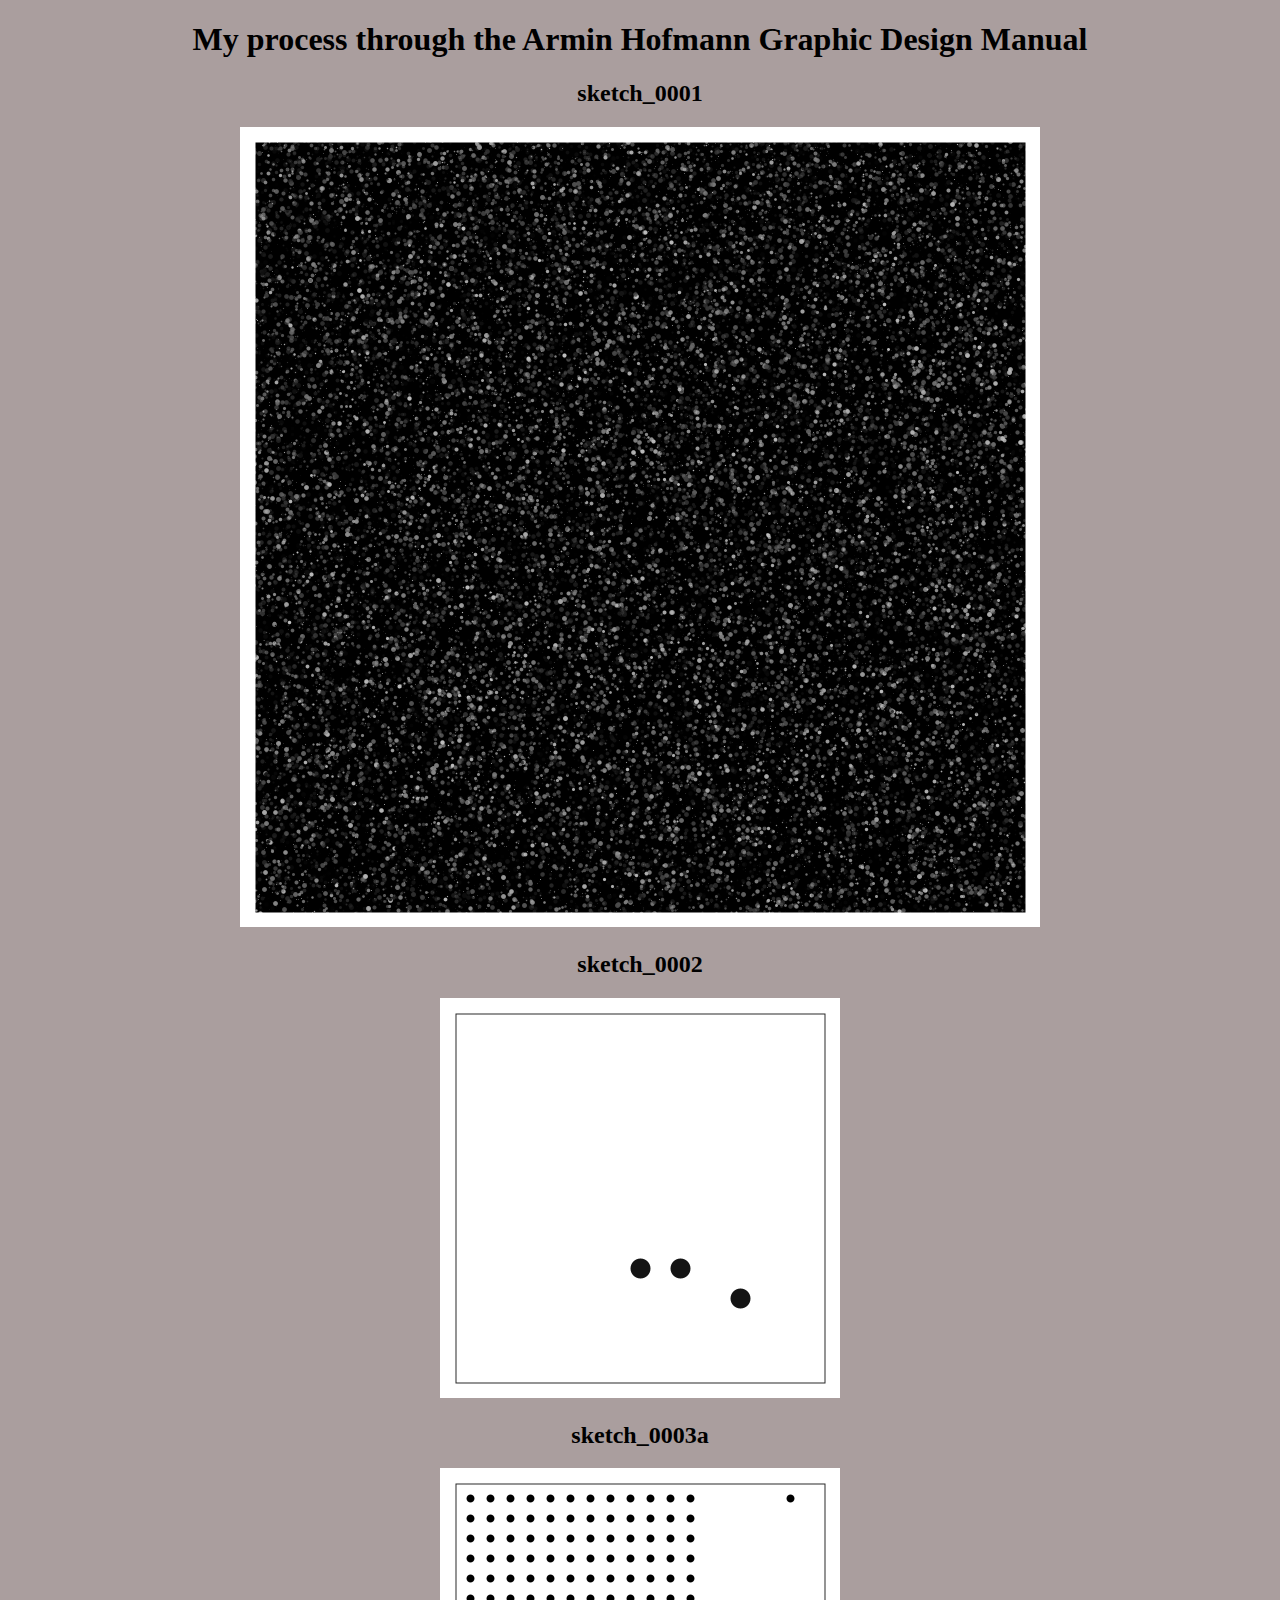
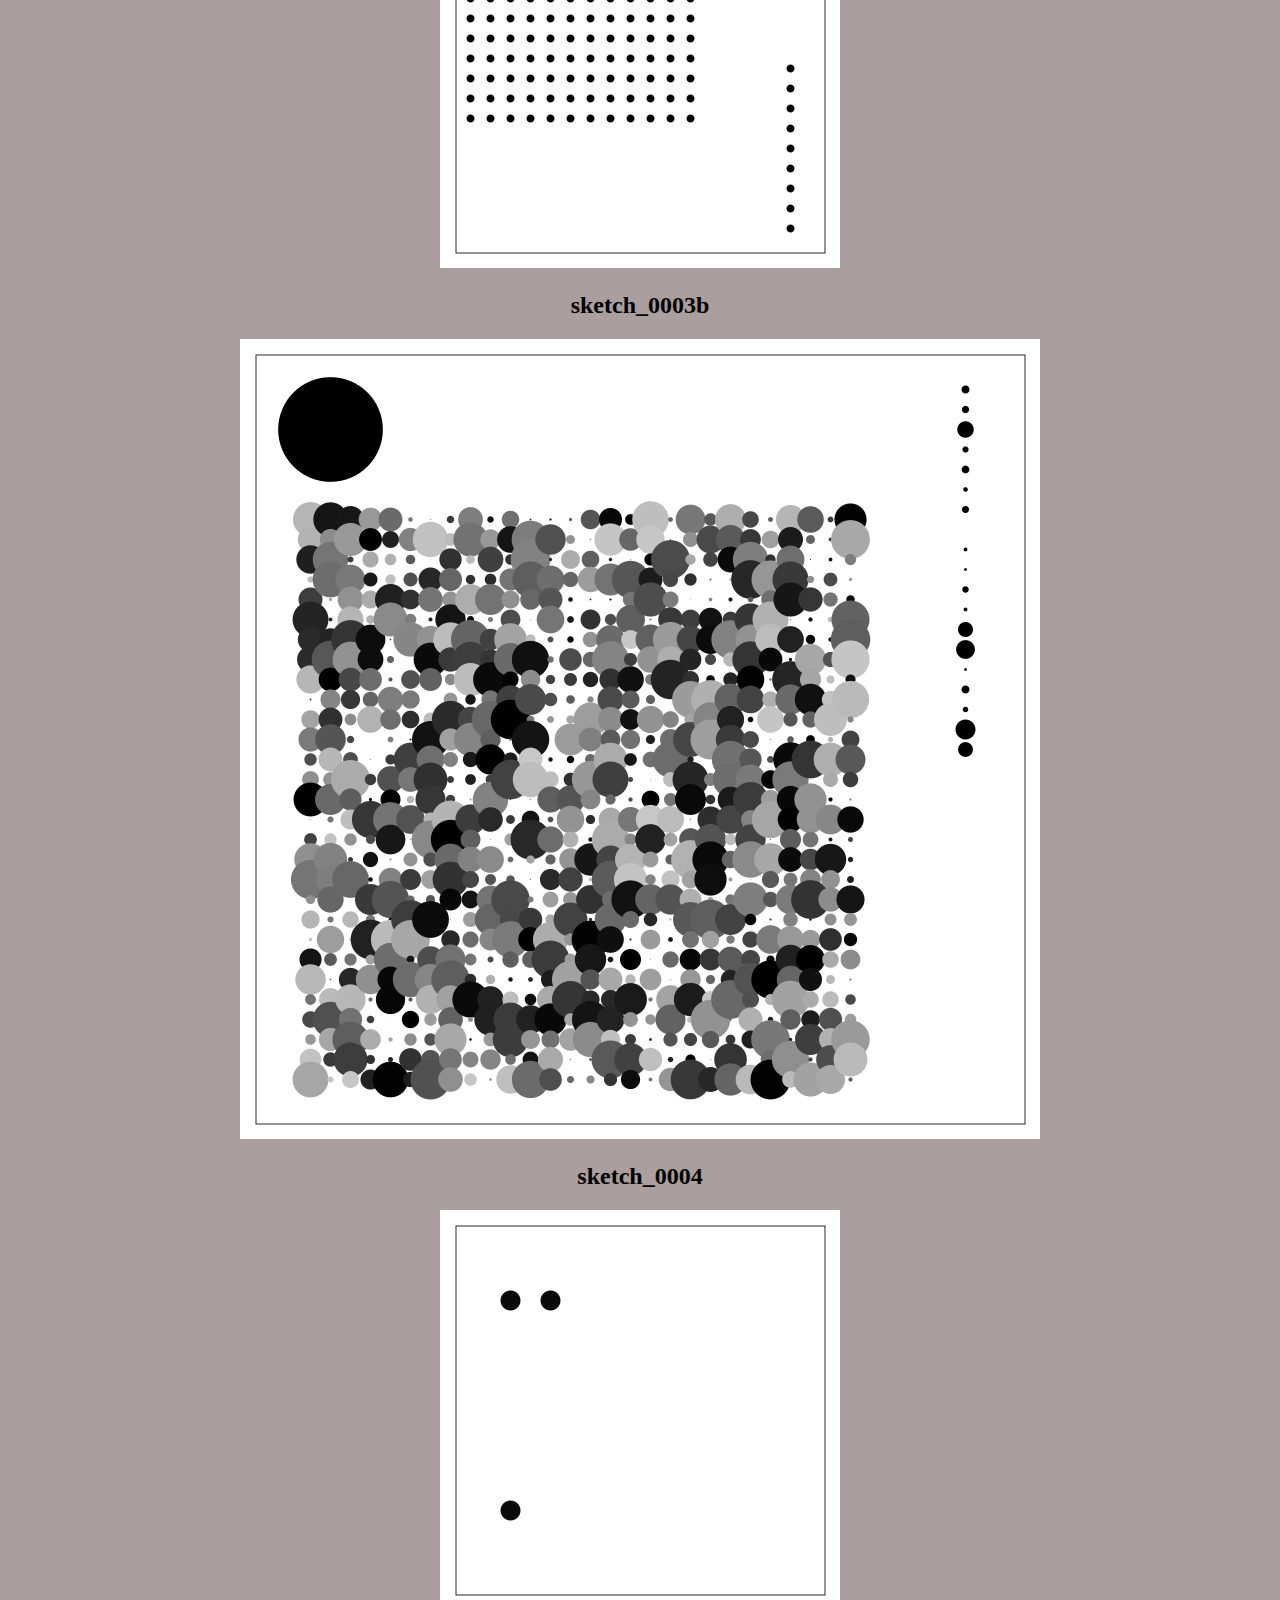
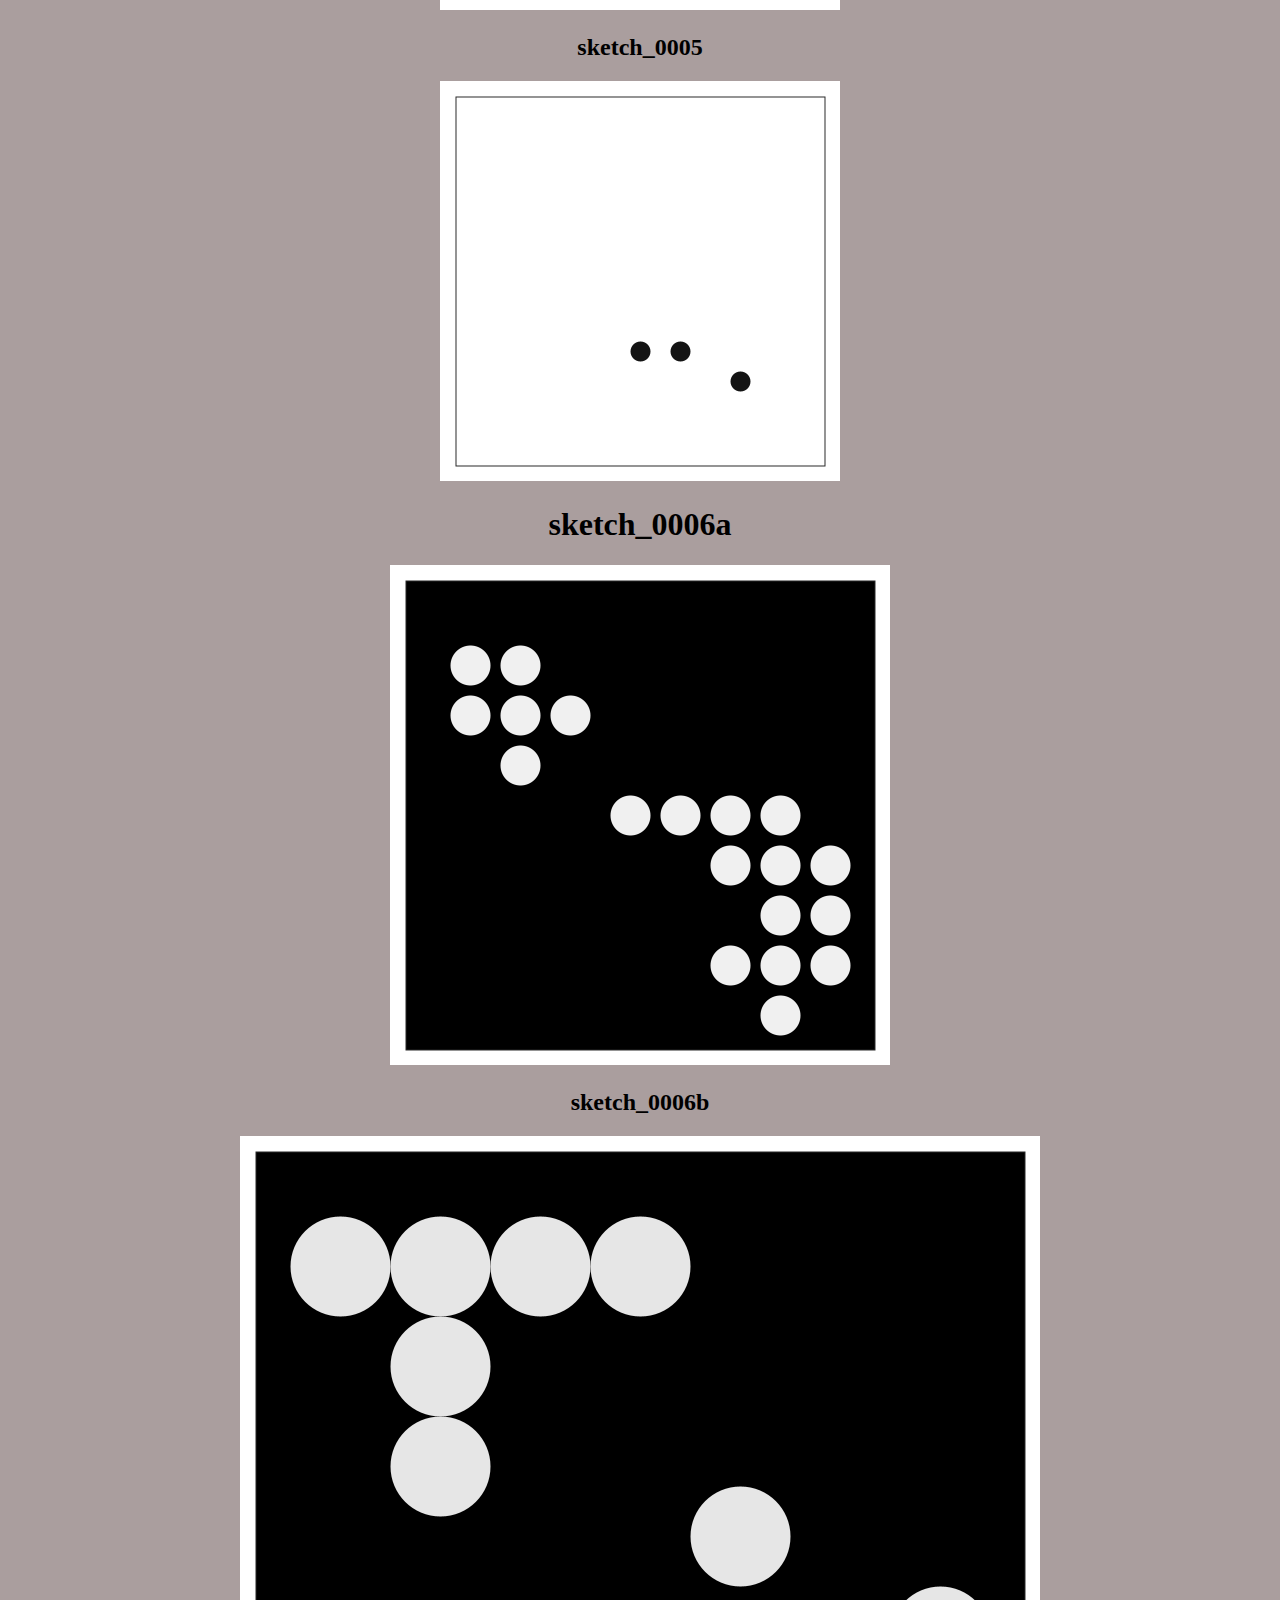
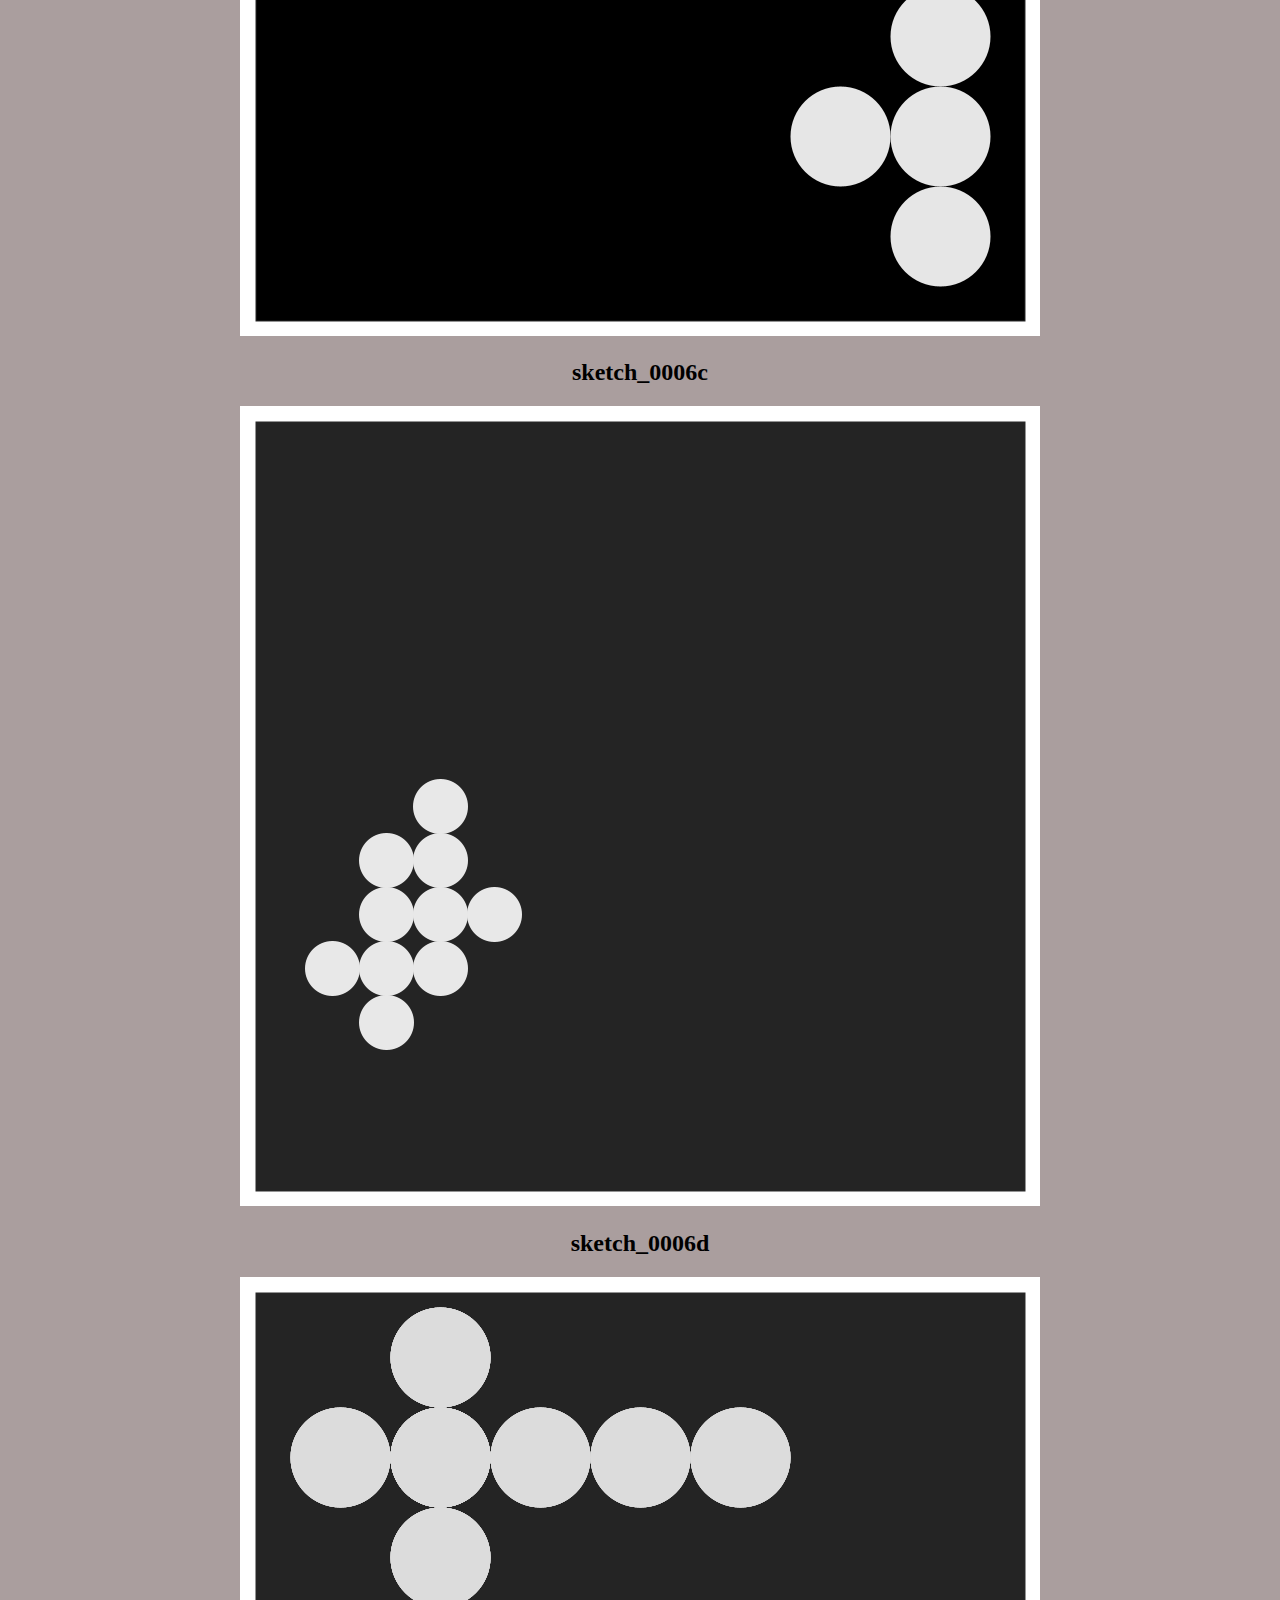
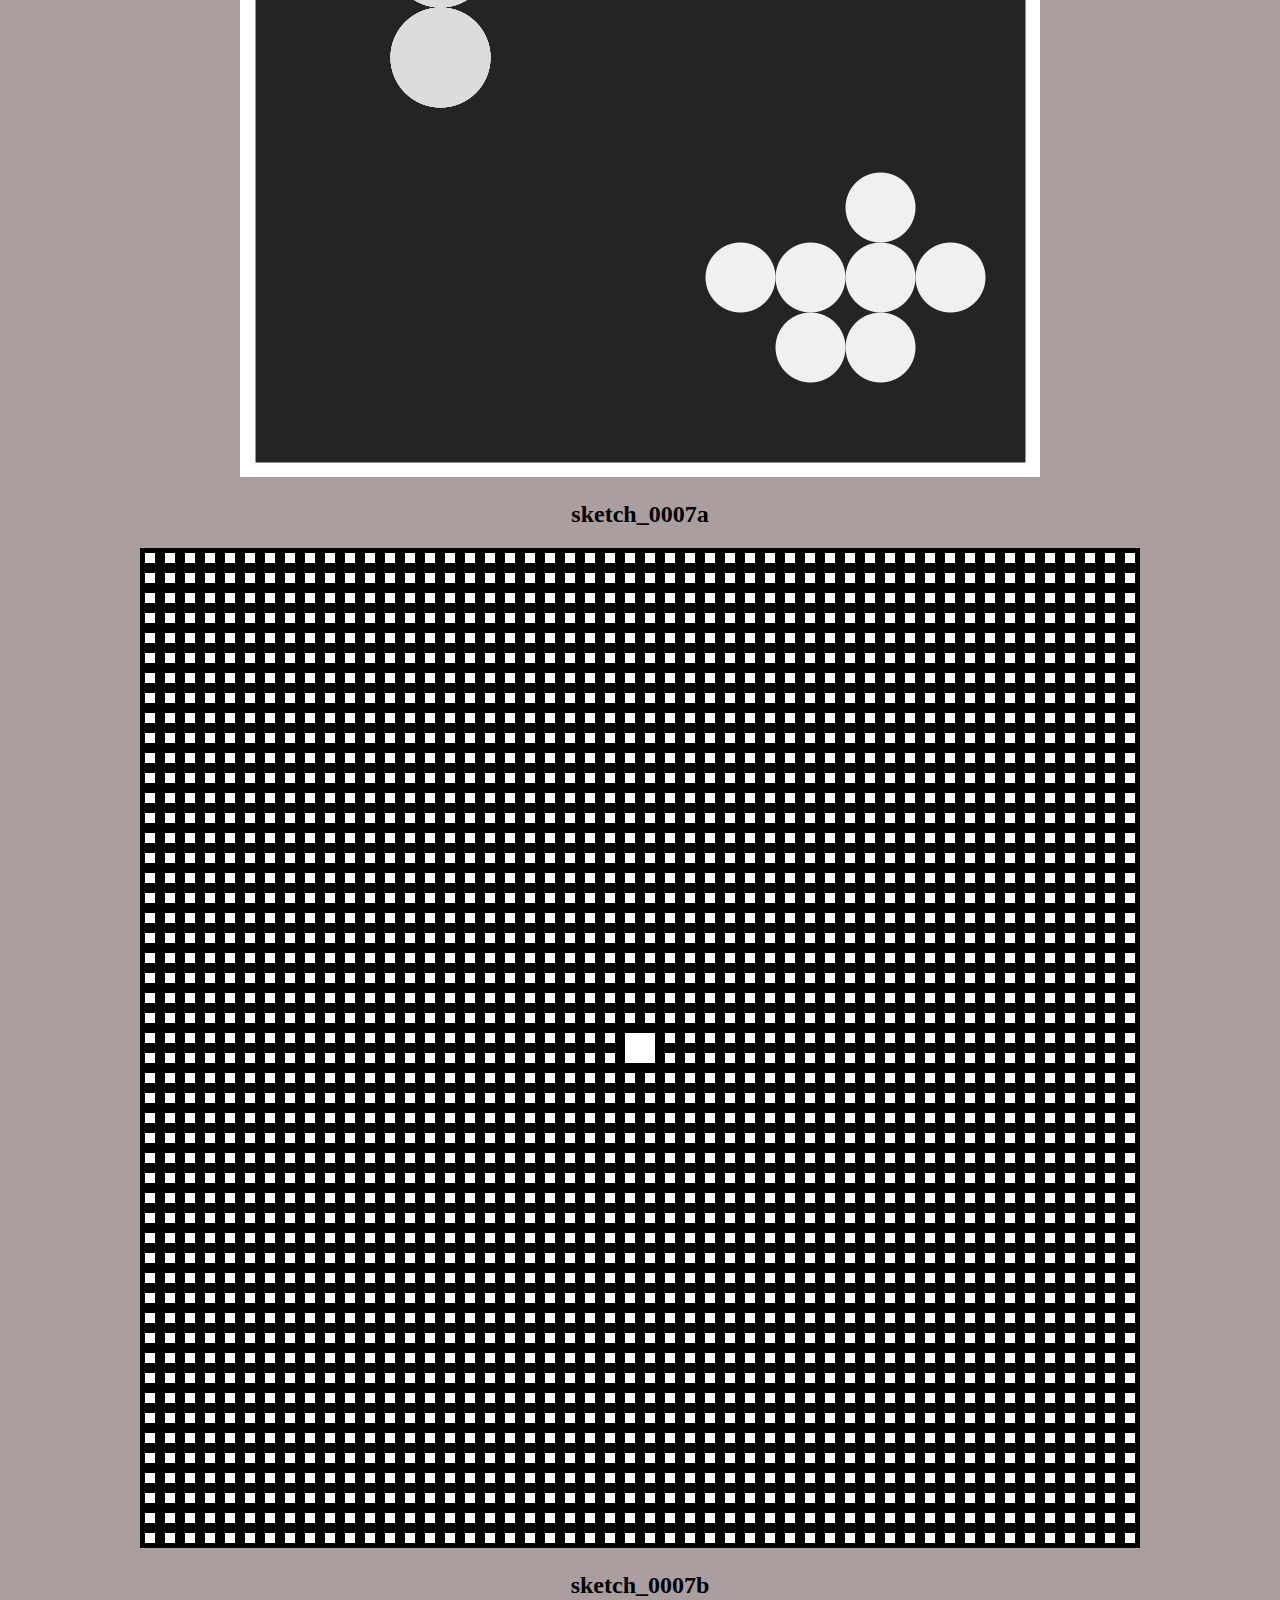
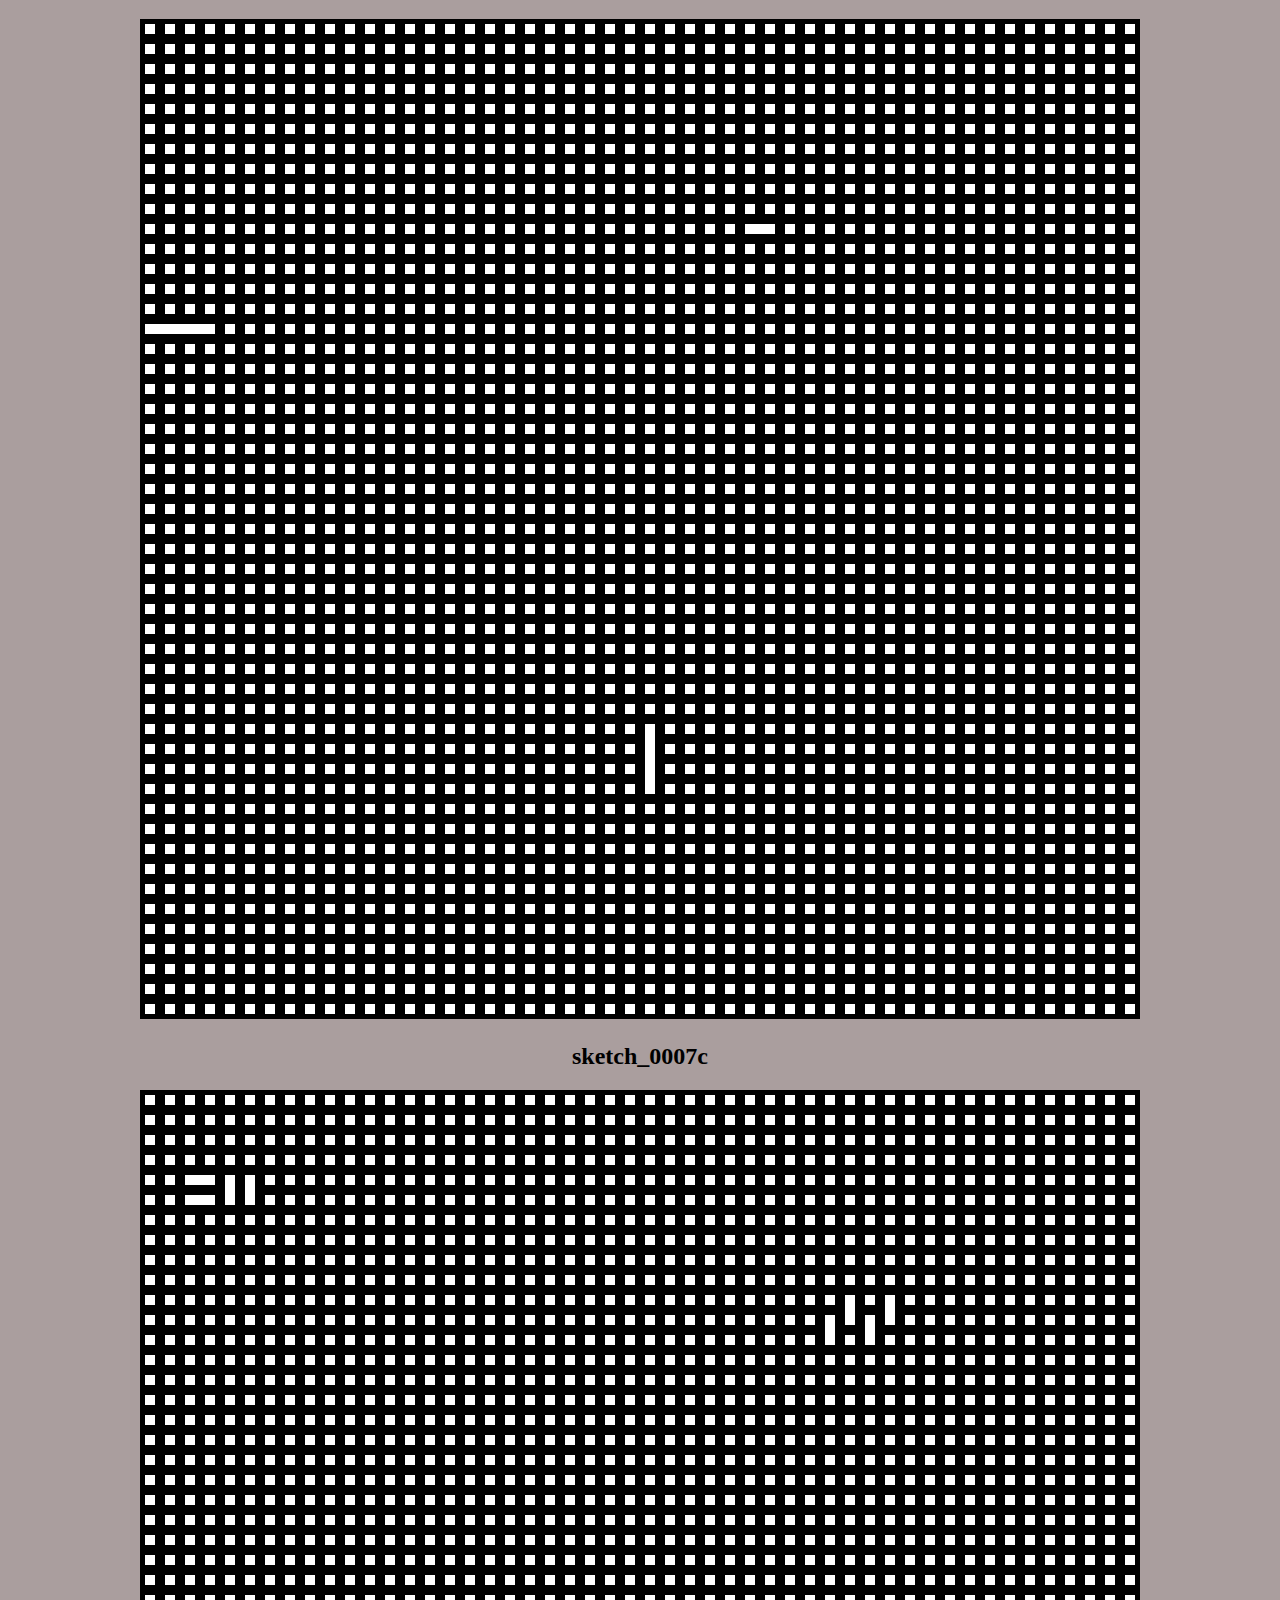
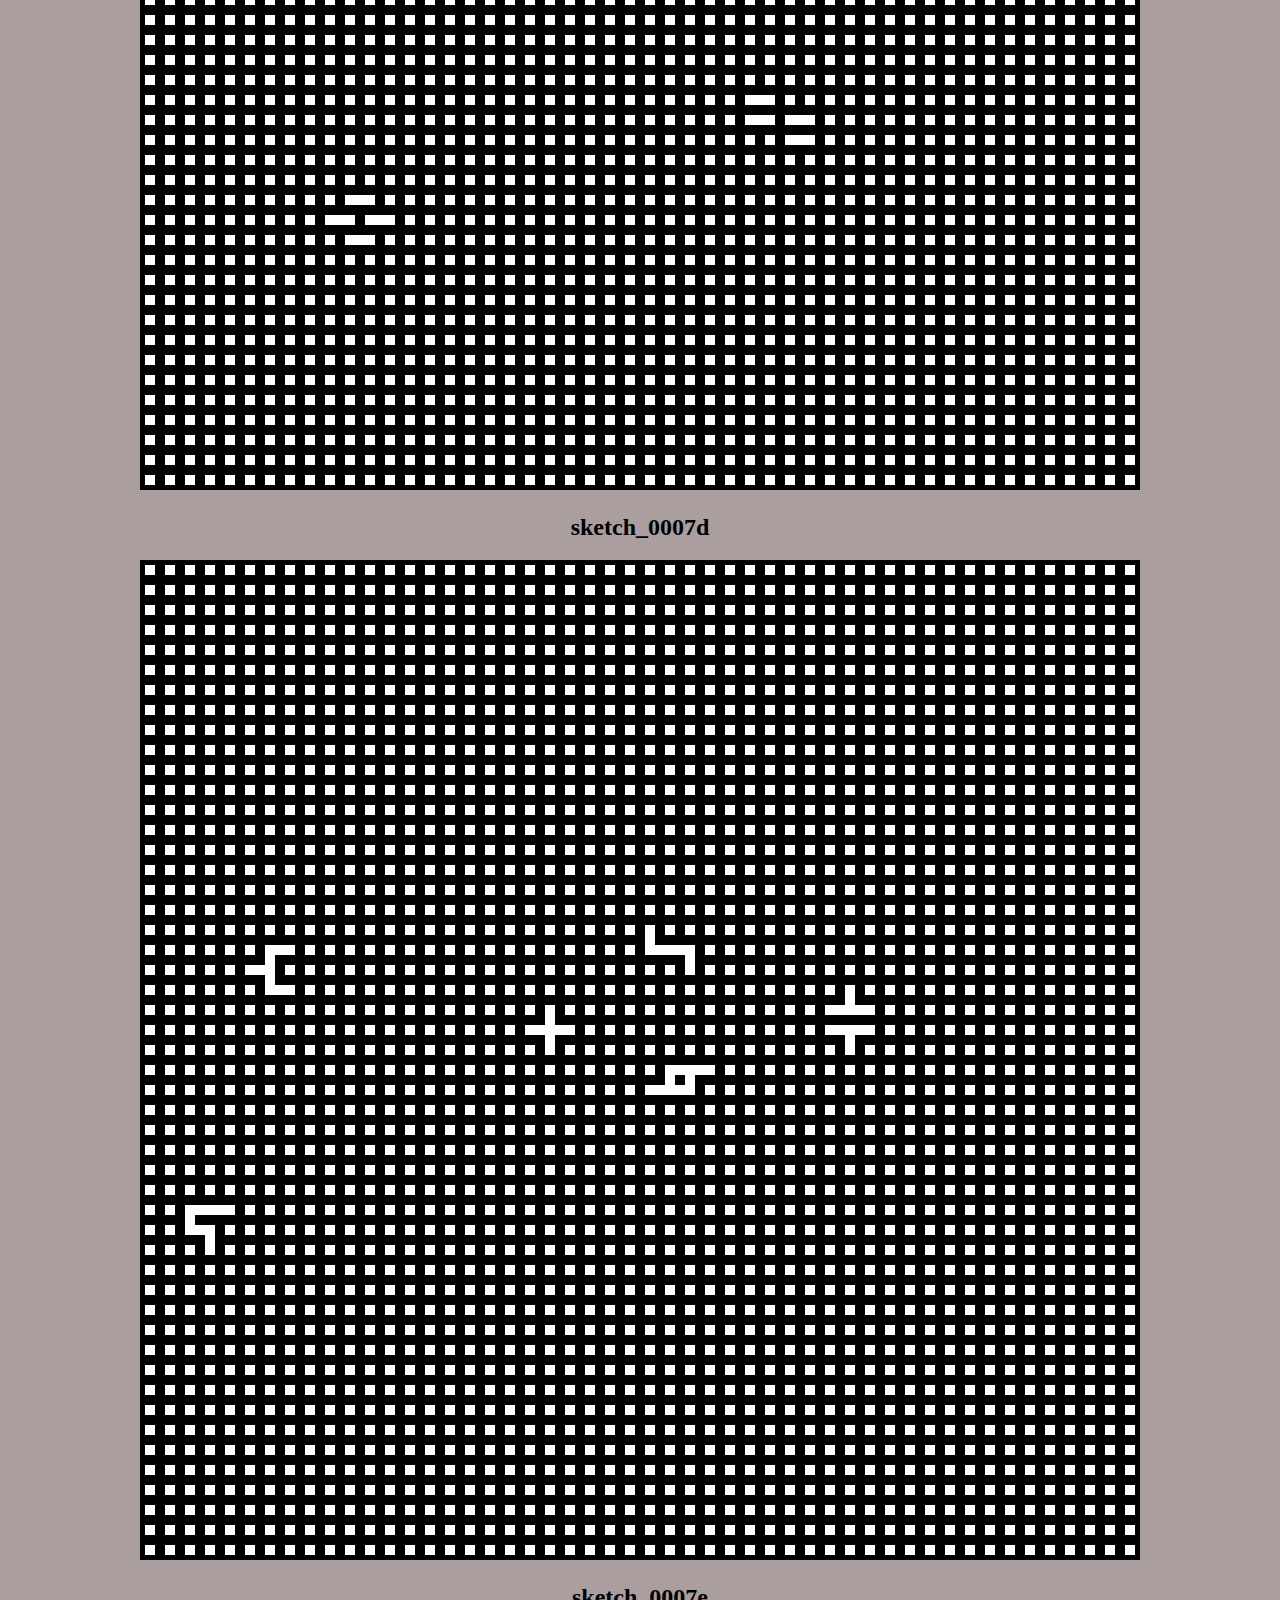
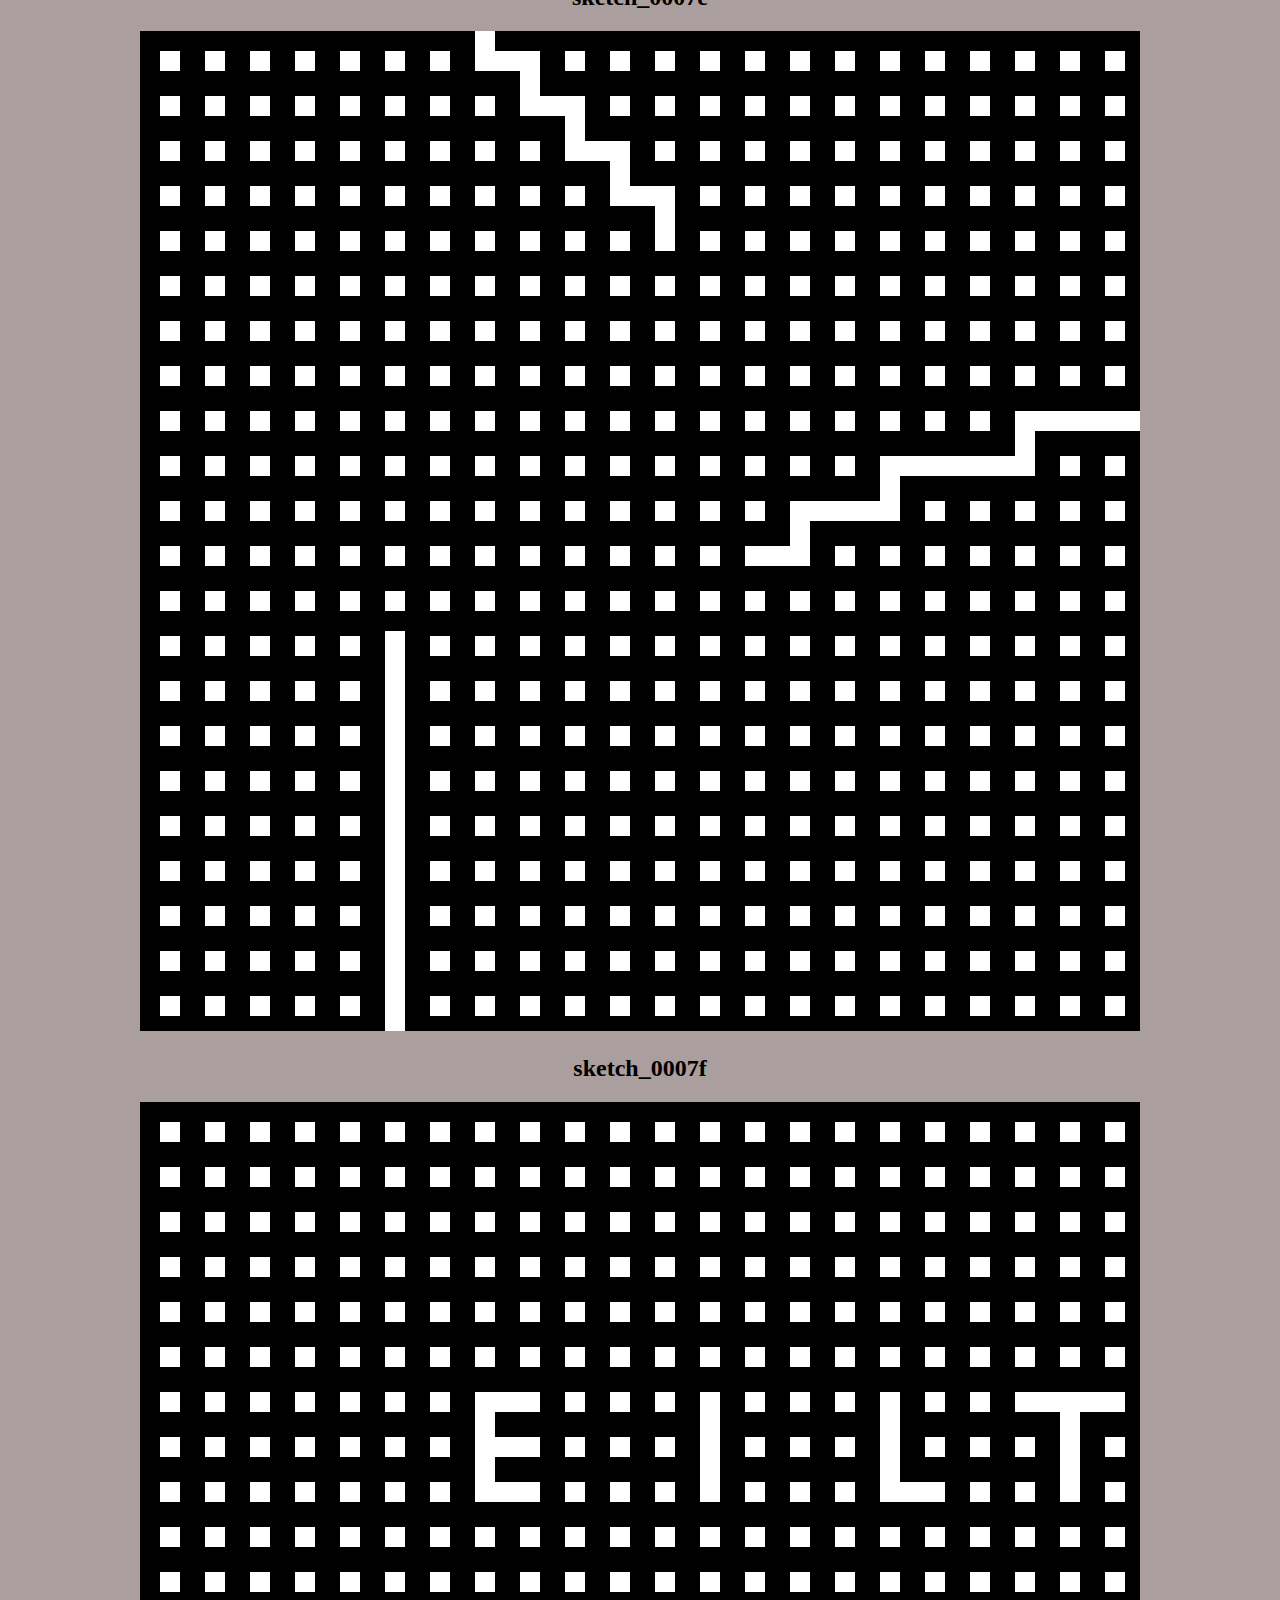
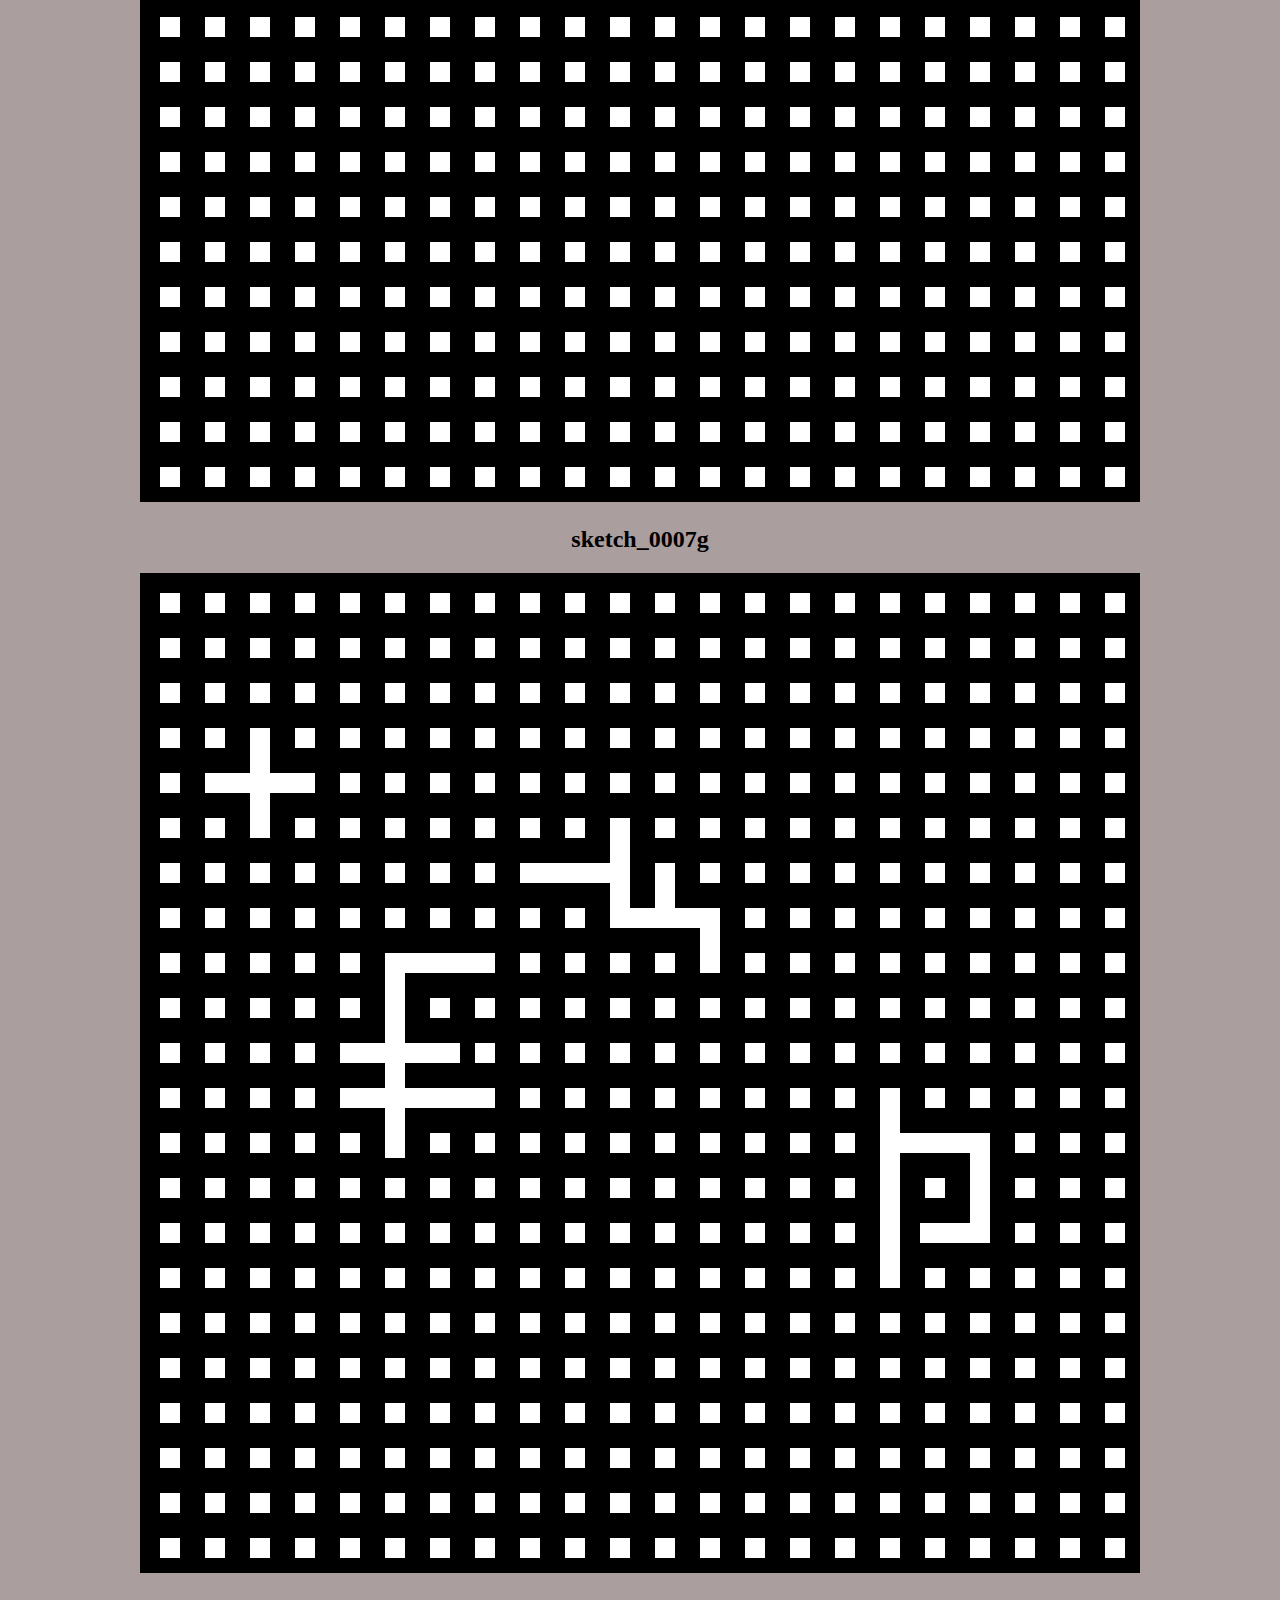
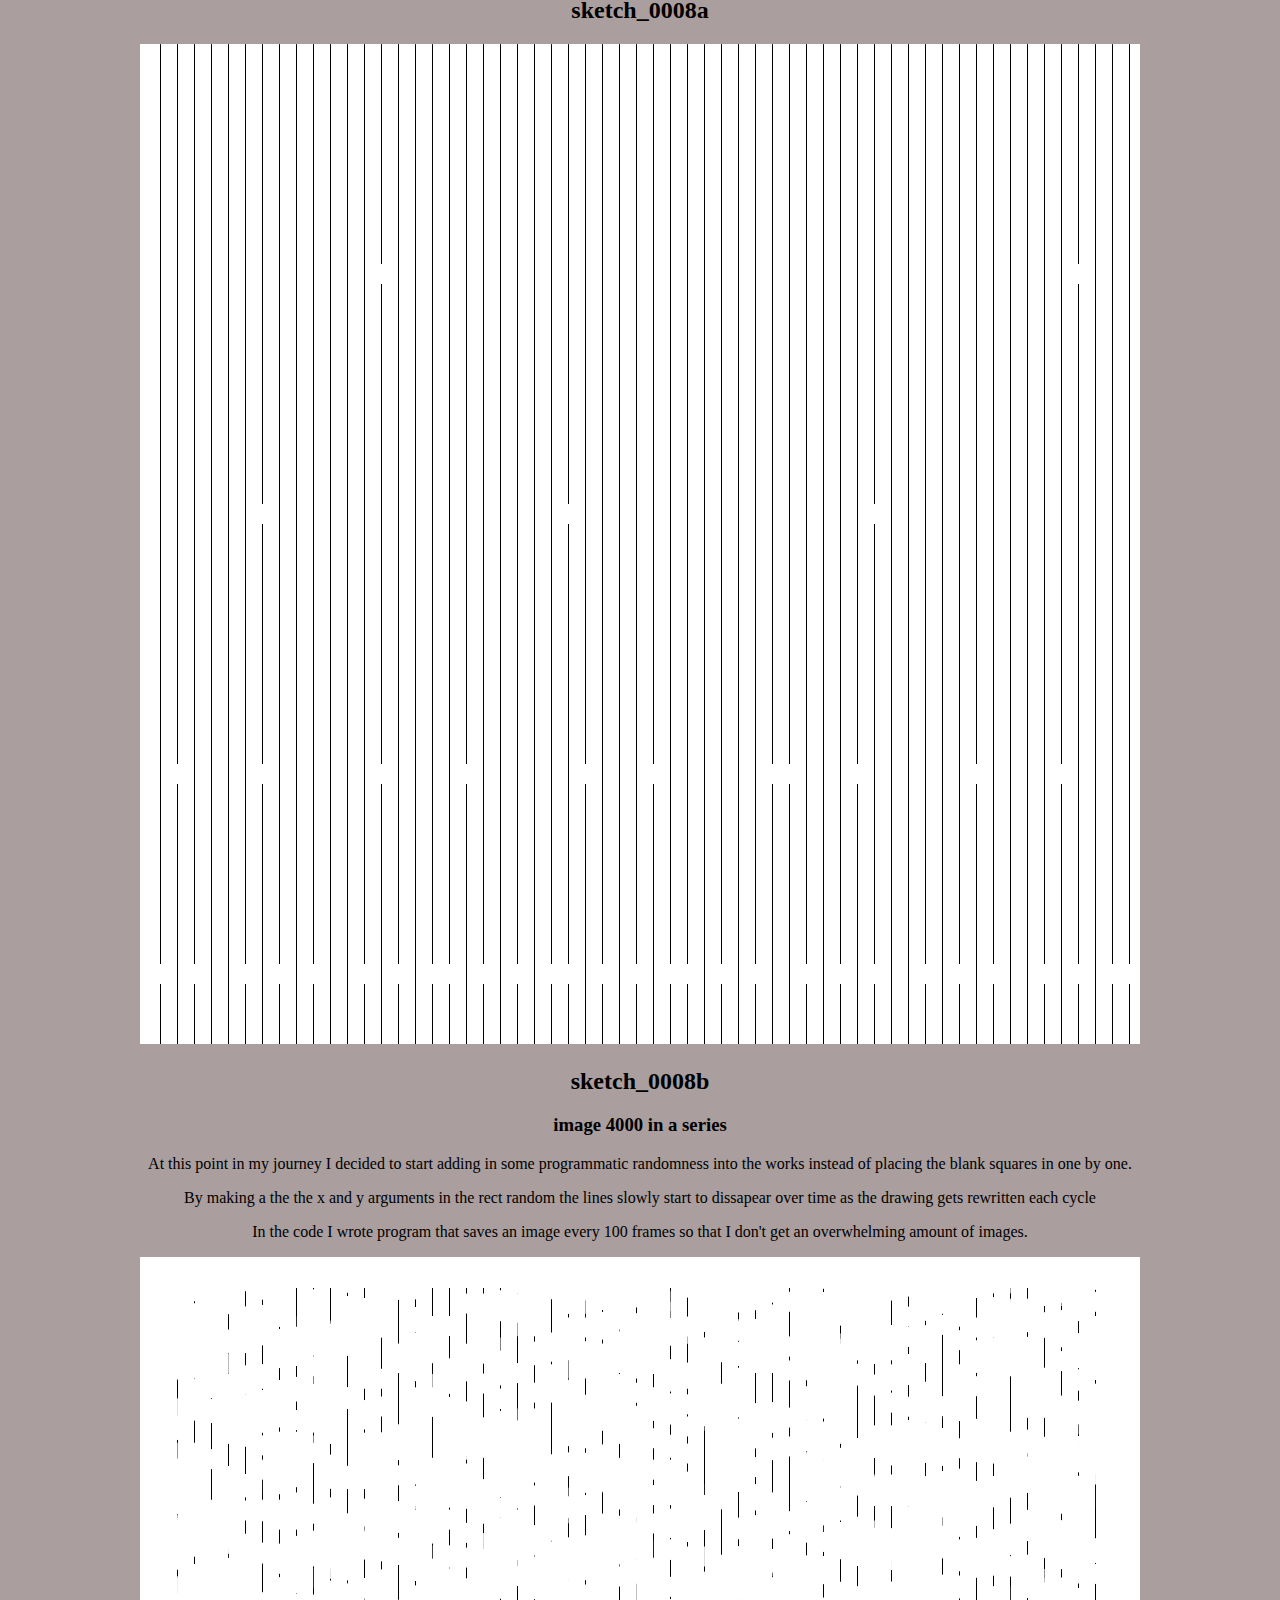
==== index.html @ f4c8820f "updated index.html" ====
<!DOCTYPE html>
<html lang="en">
  <head>
<meta charset="UTF-8">

<title>ArminHofmann_GDM</title>

<link rel="stylesheet" href="./css/style.css">
  </head>
  

  <body>
    <h1>My process through the Armin Hofmann Graphic Design Manual</h1>

    <h2>sketch_0001</h2>
<img src="assets/images/image_0001.png">


<h2>sketch_0002</h2>
<img src="assets/images/image_0002.png">



  <h2>sketch_0003a</h2>
  <img src="assets/images/image_0003.png">


  <h2>sketch_0003b</h2>
<img src="assets/images/image_0003b.png">

<h2>sketch_0004</h2>
<img src="assets/images/image_0004.png">

<h2>sketch_0005</h2>
<img src="assets/images/image_0005.png">

<h1>sketch_0006a</h1>
<img src="assets/images/image_0006a.png">

<h2>sketch_0006b</h2>
<img src="assets/images/image_0006b.png">

<h2>sketch_0006c</h2>
<img src="assets/images/image_0006c.png">

<h2>sketch_0006d</h2>
<img src="assets/images/image_0006d.png">

<h2>sketch_0007a</h2>
<img src="assets/images/image_0007a.png">

<h2>sketch_0007b</h2>
<img src="assets/images/image_0007b.png">

<h2>sketch_0007c</h2>
<img src="assets/images/image_0007c.png">

<h2>sketch_0007d</h2>
<img src="assets/images/image_0007d.png">


<h2>sketch_0007e</h2>
<img src="assets/images/image_0007e.png">


<h2>sketch_0007f</h2>
<img src="assets/images/image_0007f.png">


<h2>sketch_0007g</h2>
<img src="assets/images/image_0007g.png">

<h2>sketch_0008a</h2>
<img src="assets/images/image_0008a.png">

<h2>sketch_0008b</h2>
<h3>image 4000 in a series</h3>
    <p>At this point in my journey I decided to start adding in some programmatic randomness into the works instead of
      placing the blank squares in one by one.</p>
    <p>By making a the the x and y arguments in the rect random the lines slowly start to dissapear over time as the drawing gets rewritten each cycle</p>
    <p>In the code I wrote program that saves an image every 100 frames so that I don't get an overwhelming amount of images.</p>
    <img src="assets/images/image_0008b_4000.png">

    <p>Here are a sequence of images from the sketch</p>

    <img src="Sketches/sketch_0008b/png/output/image_0100.png" width="200">
    <img src="Sketches/sketch_0008b/png/output/image_0200.png" width="200">
    <img src="Sketches/sketch_0008b/png/output/image_0300.png" width="200">
    <img src="Sketches/sketch_0008b/png/output/image_0400.png" width="200">
    <img src="Sketches/sketch_0008b/png/output/image_0500.png" width="200">
    <img src="Sketches/sketch_0008b/png/output/image_0600.png" width="200">
    <img src="Sketches/sketch_0008b/png/output/image_0700.png" width="200">
    <img src="Sketches/sketch_0008b/png/output/image_0800.png" width="200">
    <img src="Sketches/sketch_0008b/png/output/image_0900.png" width="200">
    <img src="Sketches/sketch_0008b/png/output/image_1000.png" width="200">
    <img src="Sketches/sketch_0008b/png/output/image_1100.png" width="200">
    <img src="Sketches/sketch_0008b/png/output/image_1200.png" width="200">
    <img src="Sketches/sketch_0008b/png/output/image_1300.png" width="200">
    <img src="Sketches/sketch_0008b/png/output/image_1400.png" width="200">
    <img src="Sketches/sketch_0008b/png/output/image_1500.png" width="200">
    <img src="Sketches/sketch_0008b/png/output/image_1600.png" width="200">
    <img src="Sketches/sketch_0008b/png/output/image_1700.png" width="200">
    <img src="Sketches/sketch_0008b/png/output/image_1800.png" width="200">
    <img src="Sketches/sketch_0008b/png/output/image_1900.png" width="200">
    <img src="Sketches/sketch_0008b/png/output/image_2000.png" width="200">
    <img src="Sketches/sketch_0008b/png/output/image_2100.png" width="200">
    <img src="Sketches/sketch_0008b/png/output/image_2200.png" width="200">
    <img src="Sketches/sketch_0008b/png/output/image_2300.png" width="200">
    <img src="Sketches/sketch_0008b/png/output/image_2400.png" width="200">
    <img src="Sketches/sketch_0008b/png/output/image_2600.png" width="200">
    <img src="Sketches/sketch_0008b/png/output/image_2700.png" width="200">
    <img src="Sketches/sketch_0008b/png/output/image_2800.png" width="200">
    <img src="Sketches/sketch_0008b/png/output/image_2900.png" width="200">
    <img src="Sketches/sketch_0008b/png/output/image_3000.png" width="200">
    <img src="Sketches/sketch_0008b/png/output/image_3100.png" width="200">
    <img src="Sketches/sketch_0008b/png/output/image_3200.png" width="200">
    <img src="Sketches/sketch_0008b/png/output/image_3300.png" width="200">
    <img src="Sketches/sketch_0008b/png/output/image_3400.png" width="200">
    <img src="Sketches/sketch_0008b/png/output/image_3500.png" width="200">
    <img src="Sketches/sketch_0008b/png/output/image_3600.png" width="200">
    <img src="Sketches/sketch_0008b/png/output/image_3700.png" width="200">
    <img src="Sketches/sketch_0008b/png/output/image_3800.png" width="200">
    <img src="Sketches/sketch_0008b/png/output/image_3900.png" width="200">
    <img src="Sketches/sketch_0008b/png/output/image_4000.png" width="200">
    <img src="Sketches/sketch_0008b/png/output/image_4100.png" width="200">
    <img src="Sketches/sketch_0008b/png/output/image_4200.png" width="200">
    <img src="Sketches/sketch_0008b/png/output/image_4300.png" width="200">
    <img src="Sketches/sketch_0008b/png/output/image_4400.png" width="200">
    <img src="Sketches/sketch_0008b/png/output/image_4500.png" width="200">
    <img src="Sketches/sketch_0008b/png/output/image_4600.png" width="200">
    <img src="Sketches/sketch_0008b/png/output/image_4700.png" width="200">
    <img src="Sketches/sketch_0008b/png/output/image_4800.png" width="200">
    <img src="Sketches/sketch_0008b/png/output/image_4900.png" width="200">
    <img src="Sketches/sketch_0008b/png/output/image_5000.png" width="200">
    <img src="Sketches/sketch_0008b/png/output/image_5100.png" width="200">
    <img src="Sketches/sketch_0008b/png/output/image_5200.png" width="200">
    <img src="Sketches/sketch_0008b/png/output/image_5300.png" width="200">
    <img src="Sketches/sketch_0008b/png/output/image_5400.png" width="200">
    <img src="Sketches/sketch_0008b/png/output/image_5500.png" width="200">
    <img src="Sketches/sketch_0008b/png/output/image_5500.png" width="200">
    <img src="Sketches/sketch_0008b/png/output/image_5600.png" width="200">
    <img src="Sketches/sketch_0008b/png/output/image_5700.png" width="200">
    <img src="Sketches/sketch_0008b/png/output/image_5800.png" width="200">
    <img src="Sketches/sketch_0008b/png/output/image_5900.png" width="200">
    <img src="Sketches/sketch_0008b/png/output/image_6000.png" width="200">
    <img src="Sketches/sketch_0008b/png/output/image_6100.png" width="200">
    <img src="Sketches/sketch_0008b/png/output/image_6200.png" width="200">
    <img src="Sketches/sketch_0008b/png/output/image_6300.png" width="200">
    <img src="Sketches/sketch_0008b/png/output/image_6400.png" width="200">
    <img src="Sketches/sketch_0008b/png/output/image_6500.png" width="200">
    <img src="Sketches/sketch_0008b/png/output/image_6600.png" width="200">
    <img src="Sketches/sketch_0008b/png/output/image_6700.png" width="200">
    <img src="Sketches/sketch_0008b/png/output/image_6800.png" width="200">
    <img src="Sketches/sketch_0008b/png/output/image_6900.png" width="200">
    <img src="Sketches/sketch_0008b/png/output/image_7000.png" width="200">
    <img src="Sketches/sketch_0008b/png/output/image_7200.png" width="200">
    <img src="Sketches/sketch_0008b/png/output/image_7300.png" width="200">
    <img src="Sketches/sketch_0008b/png/output/image_7400.png" width="200">
    <img src="Sketches/sketch_0008b/png/output/image_7500.png" width="200">
    <img src="Sketches/sketch_0008b/png/output/image_7600.png" width="200">
    <img src="Sketches/sketch_0008b/png/output/image_7700.png" width="200">
    <img src="Sketches/sketch_0008b/png/output/image_7800.png" width="200">
    <img src="Sketches/sketch_0008b/png/output/image_7900.png" width="200">

    
<h2>sketch_0008c</h2>
<img src="assets/images/image_0008c.png">


<h2>sketch_0008d</h2>
<img src="assets/images/image_0008d.png">



<h1>sketch_0008dd</h1>
<p>
  <img src="assets/images/image_0008dd.png">


  <h1>sketch_0008e</h1>
  <img src="assets/images/image_0008e.png">
  </body>
---- css/style.css ----
/* CSS file for the armin hofman blogpage */


body{
    text-align: center;
    background-color: rgb(170, 158, 158);
}
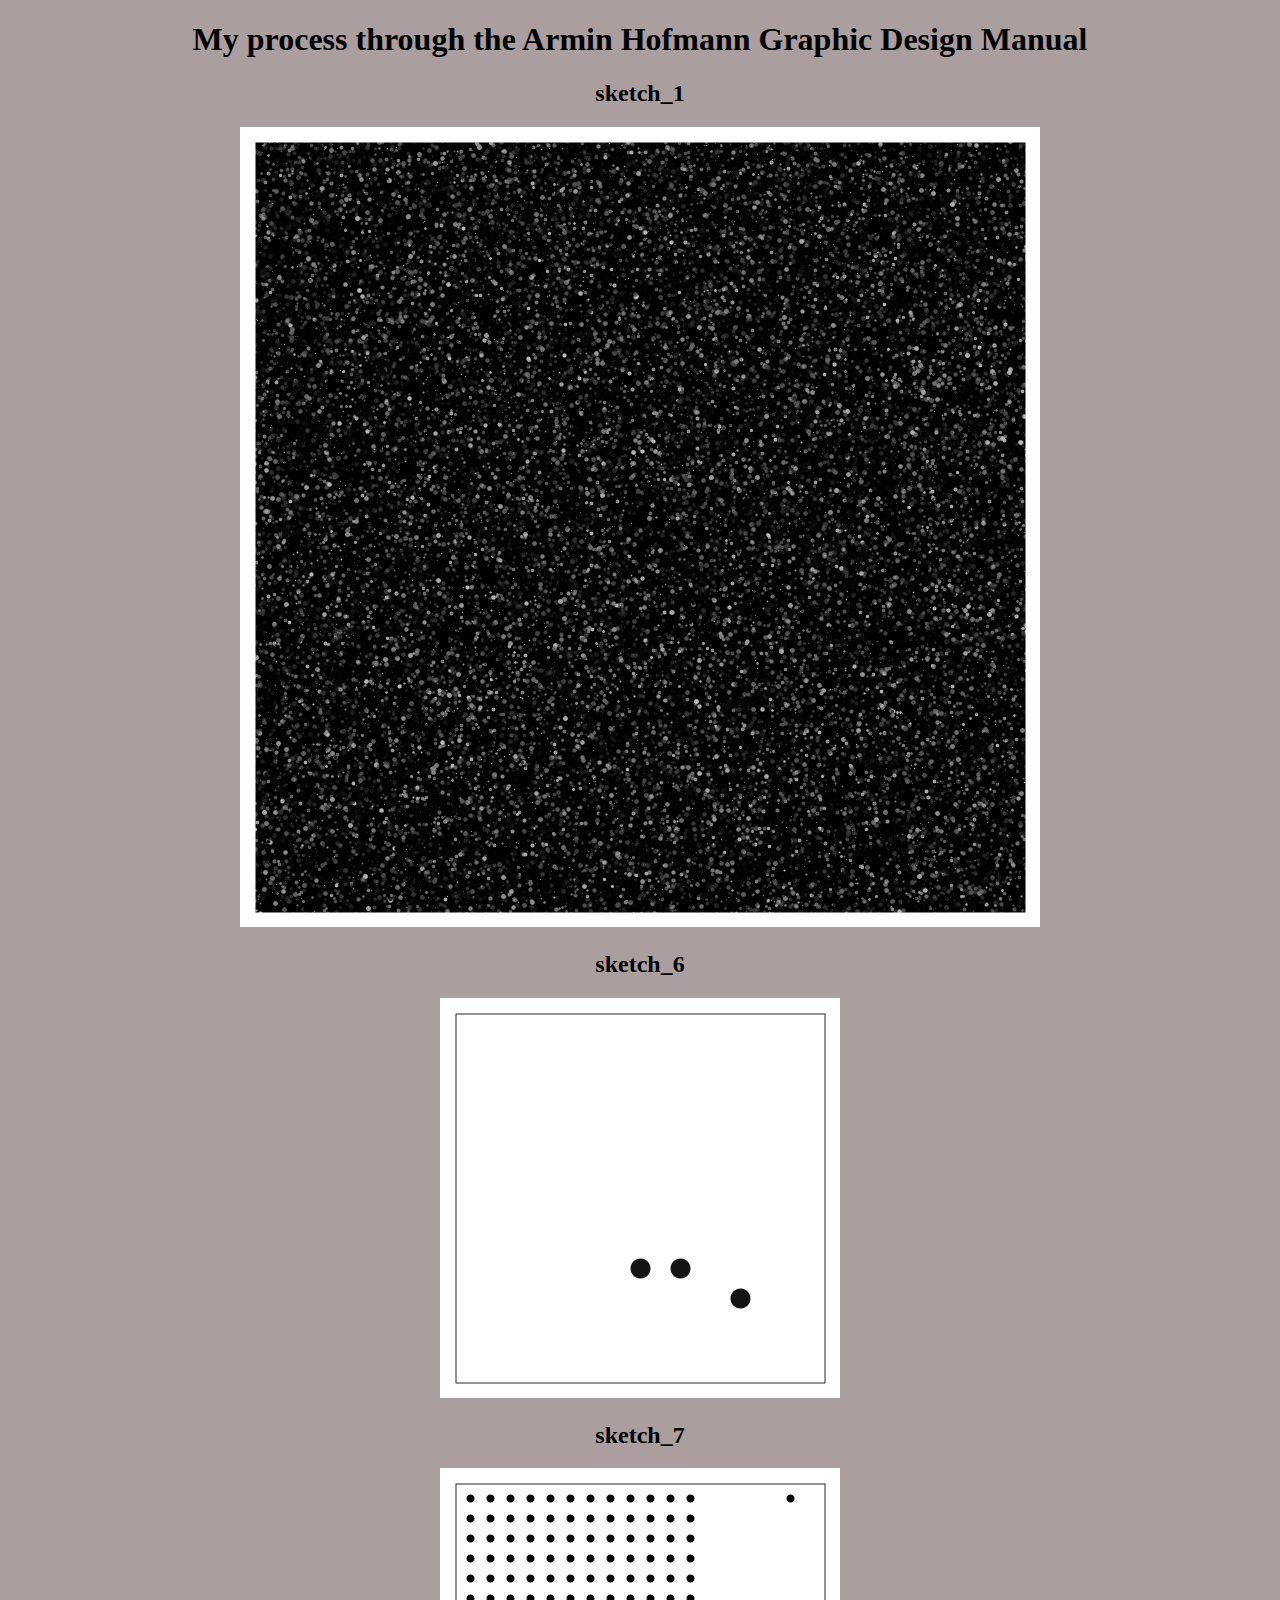
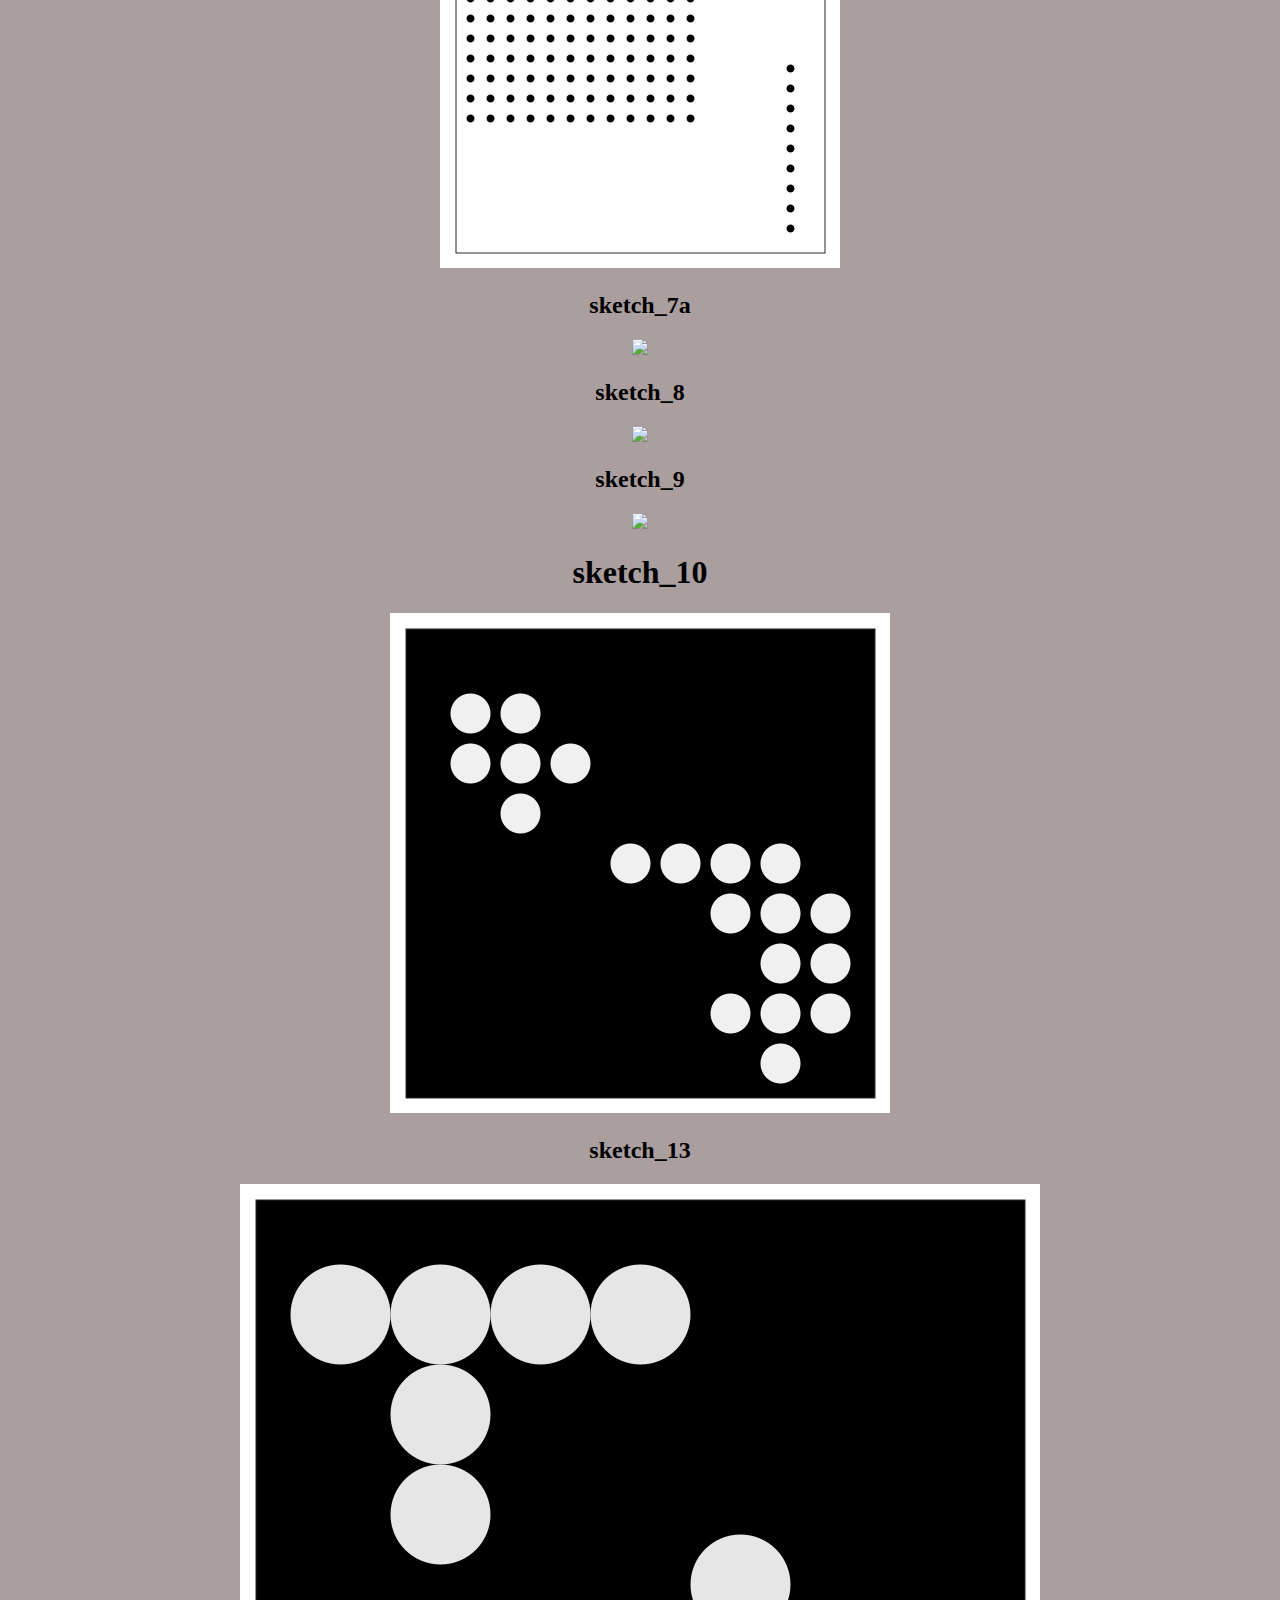
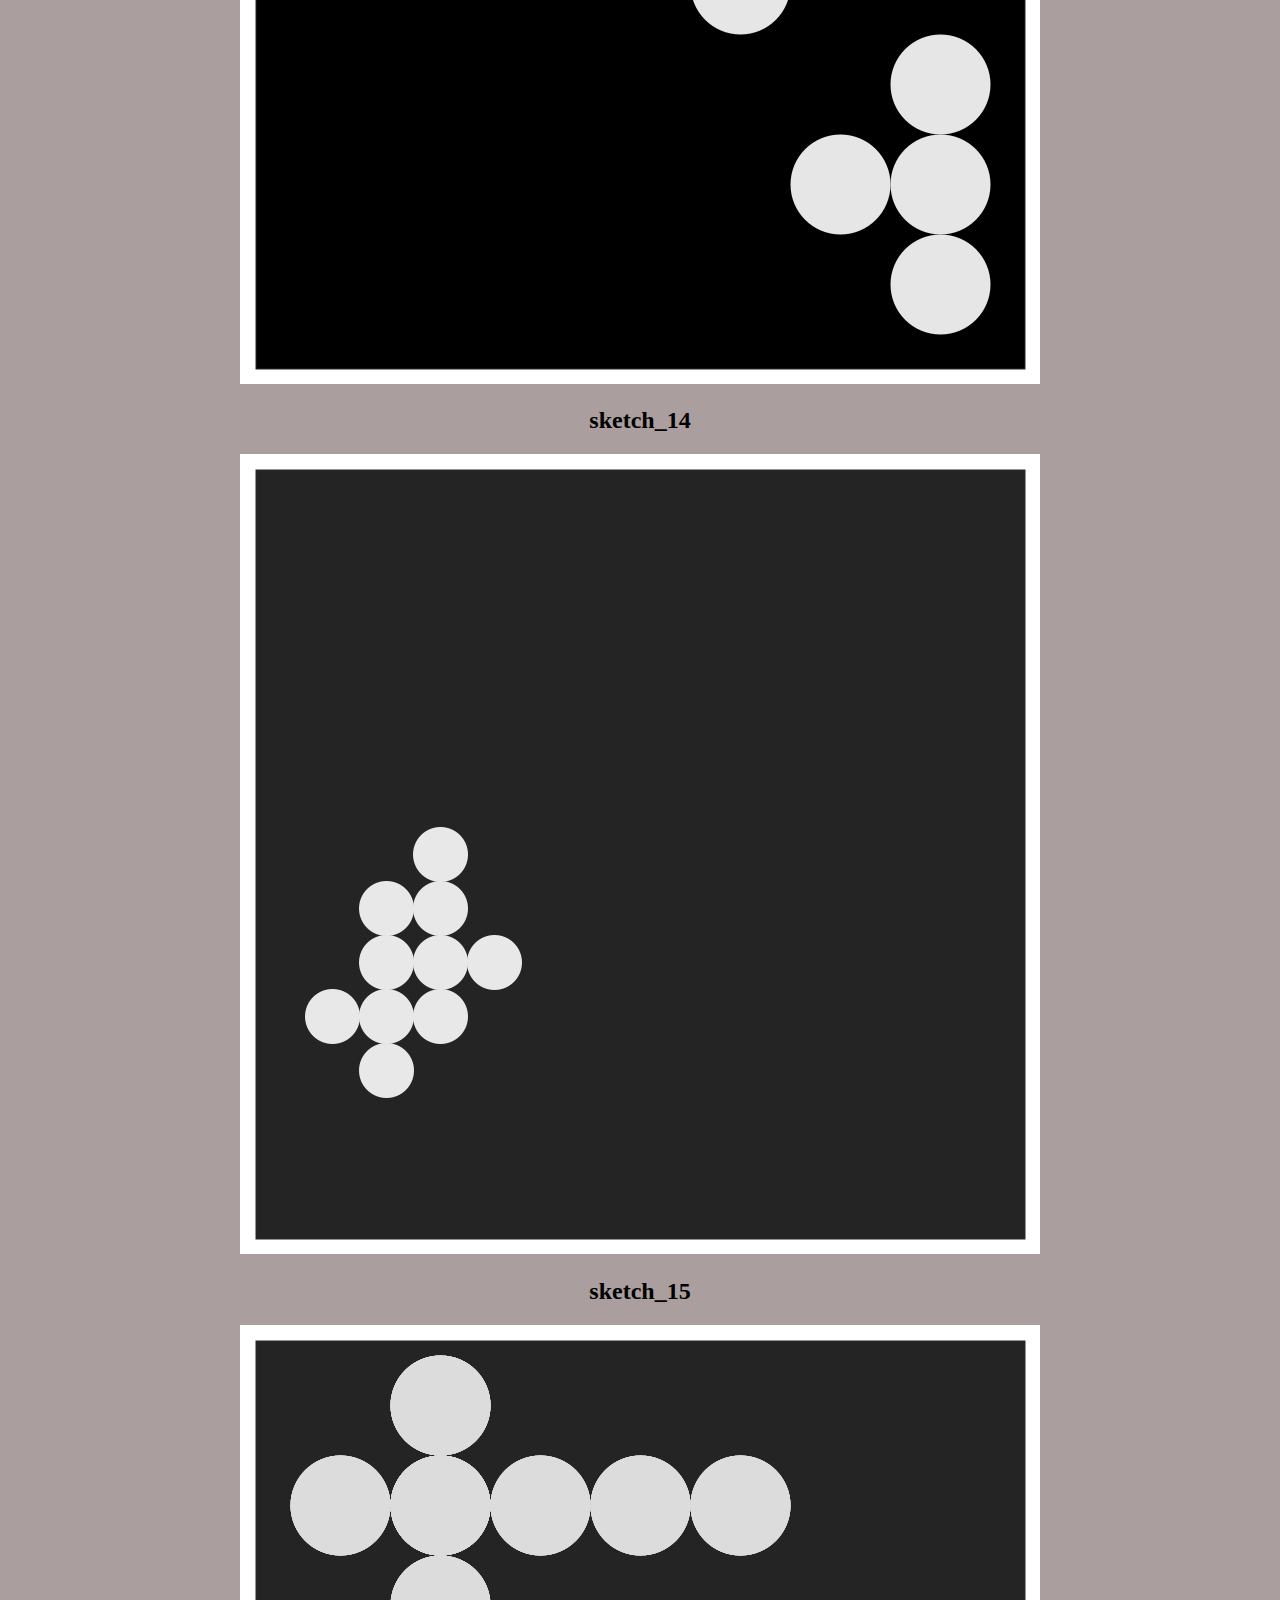
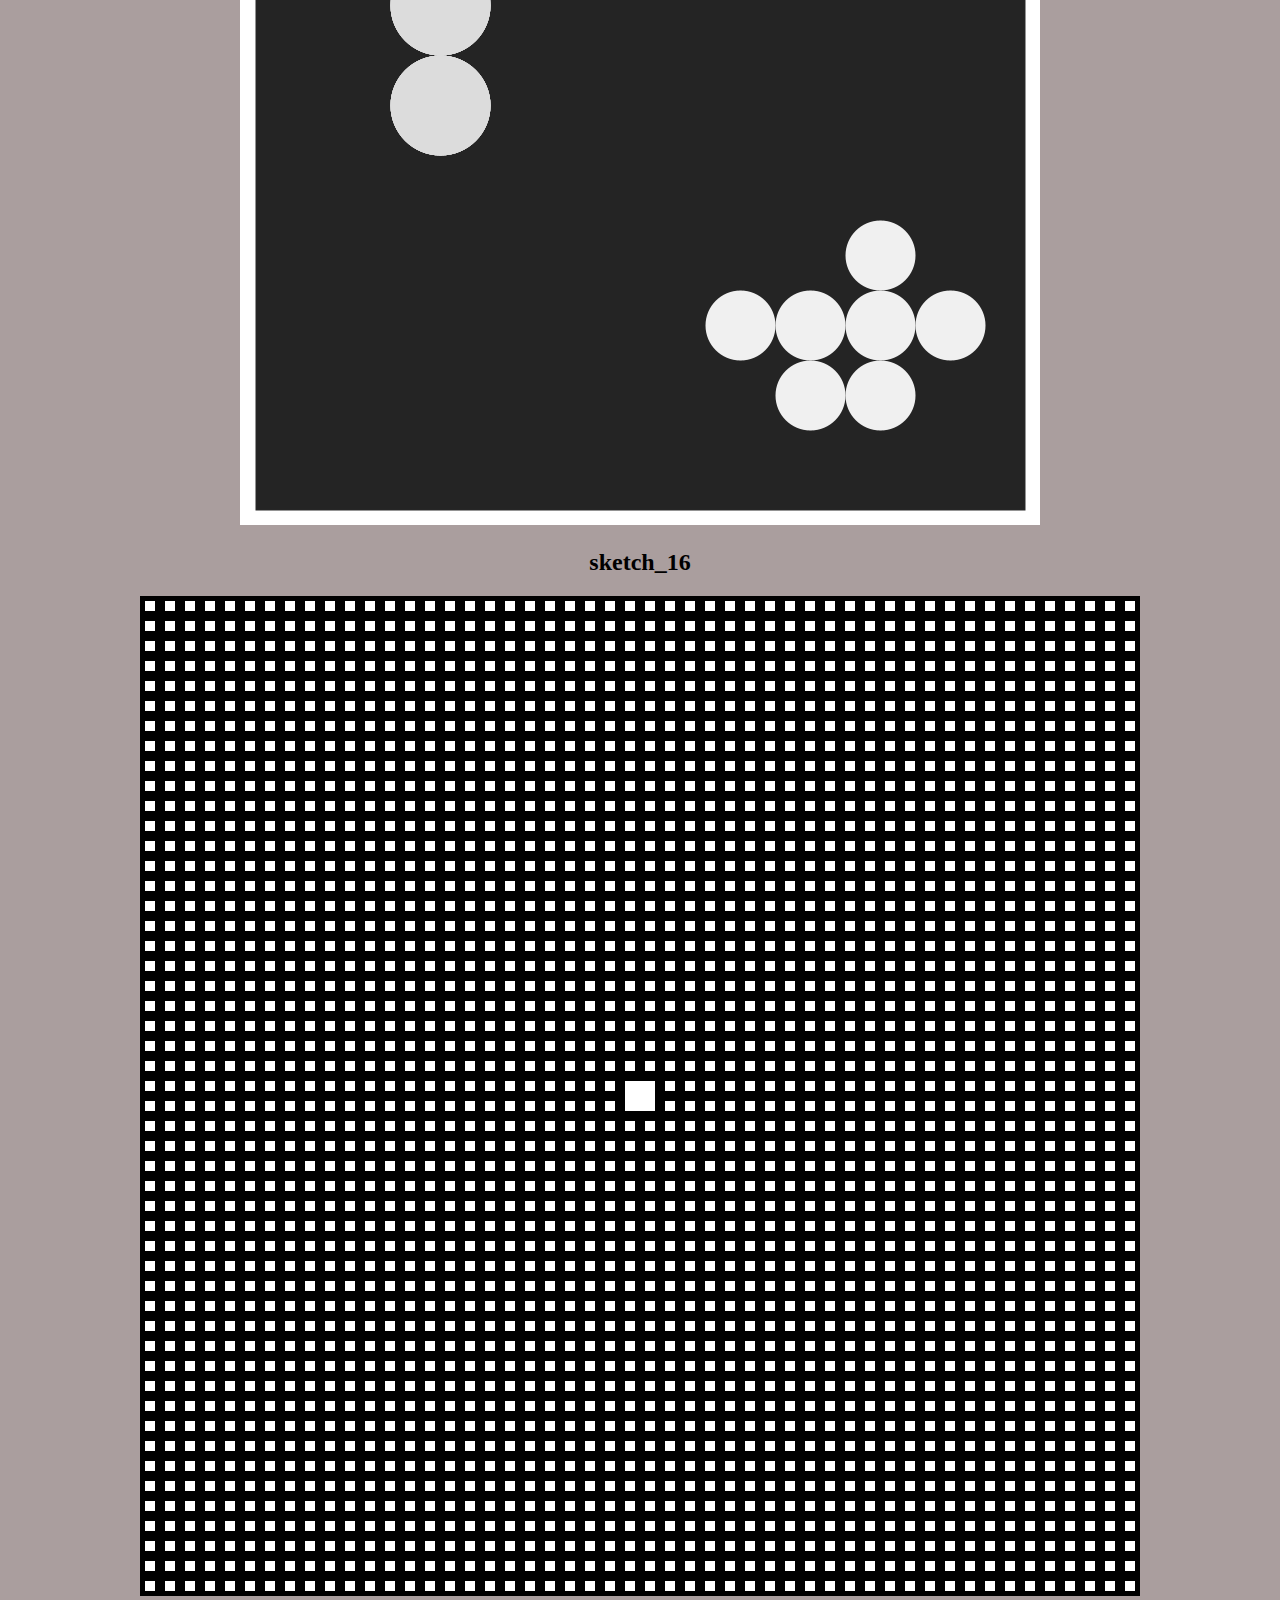
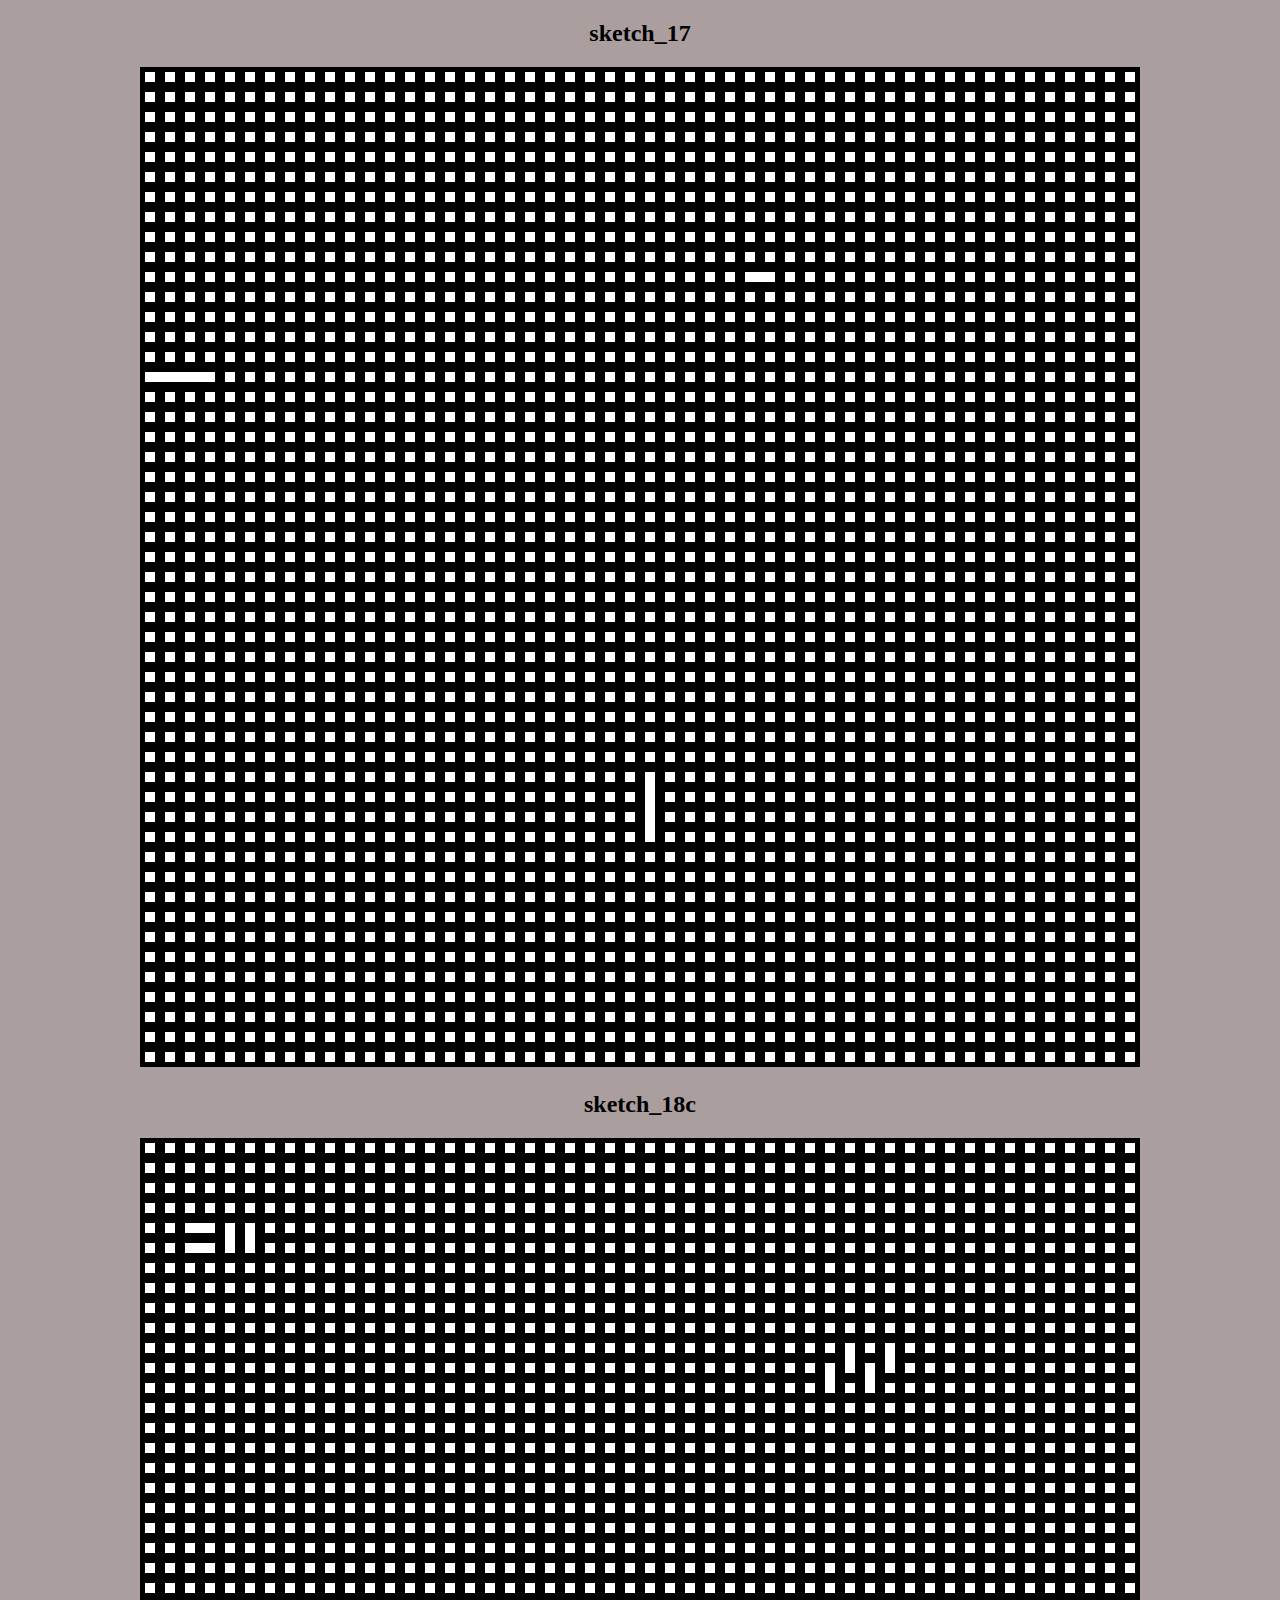
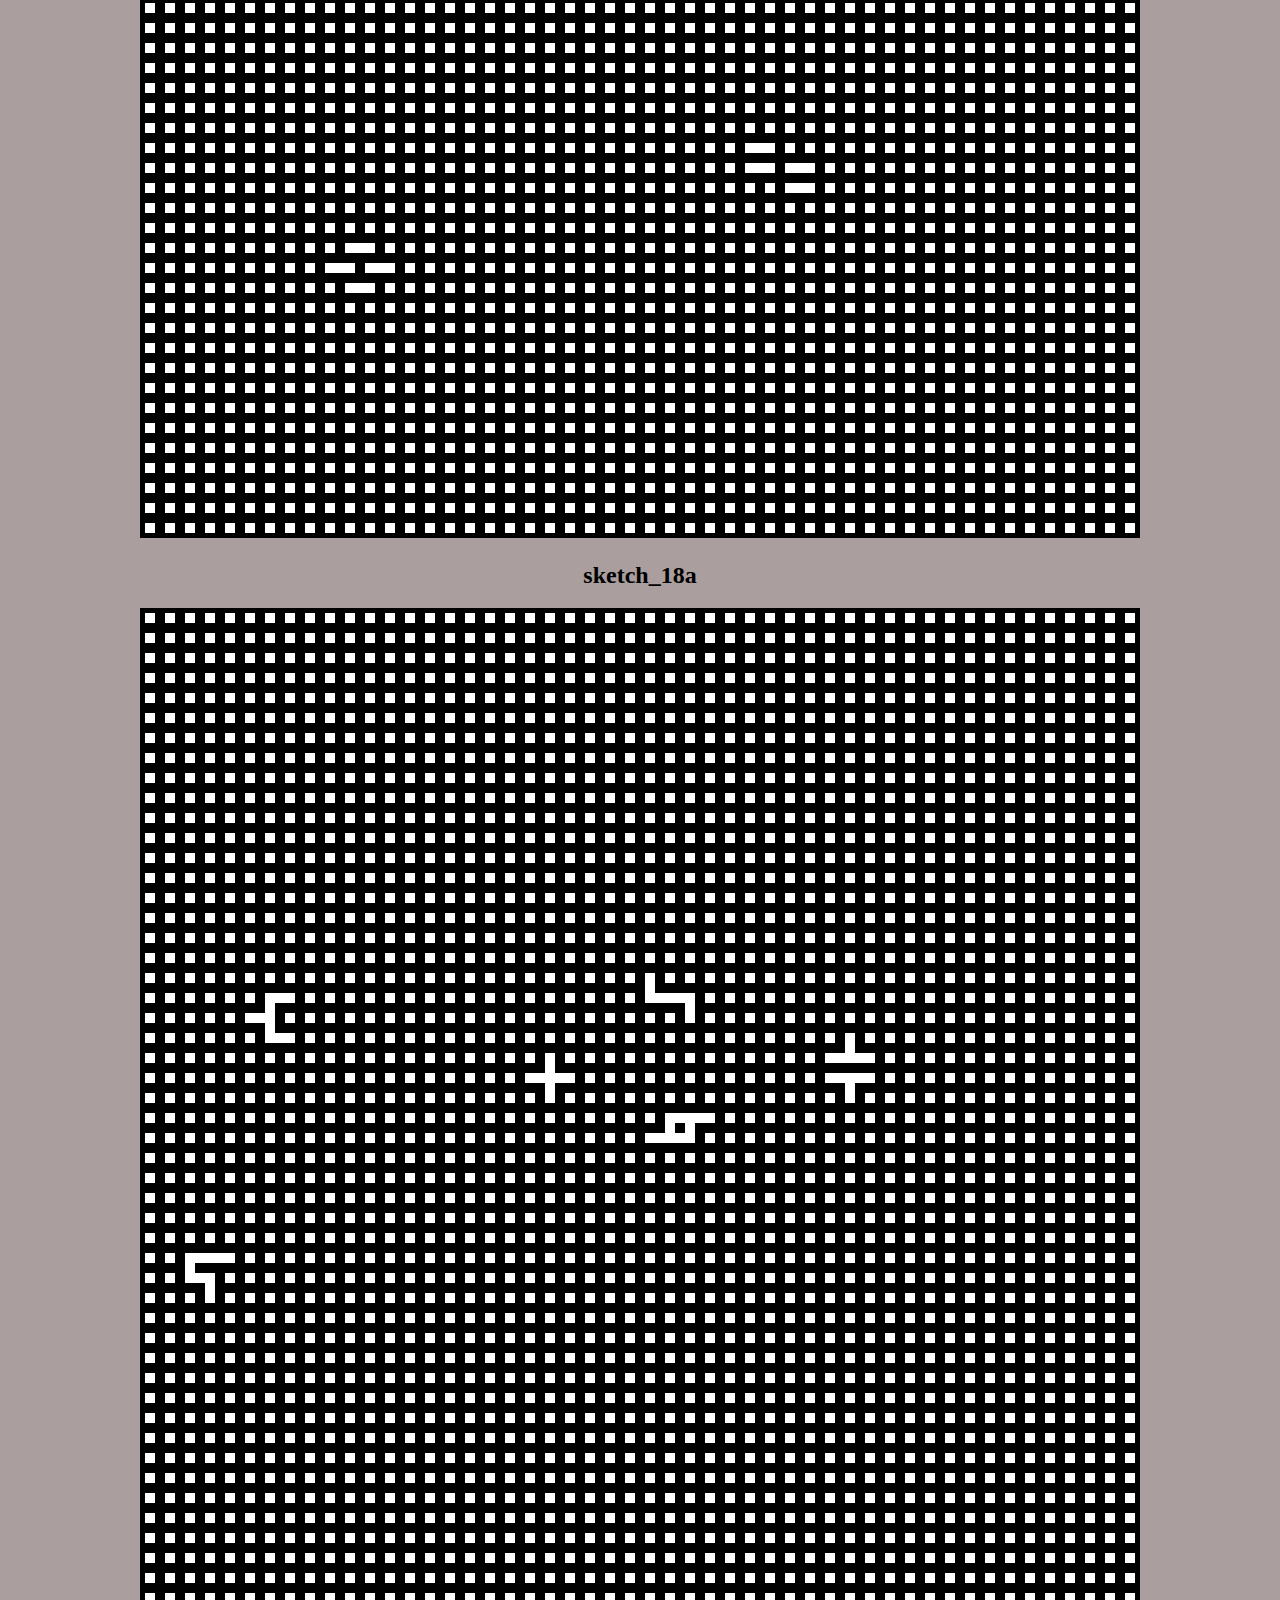
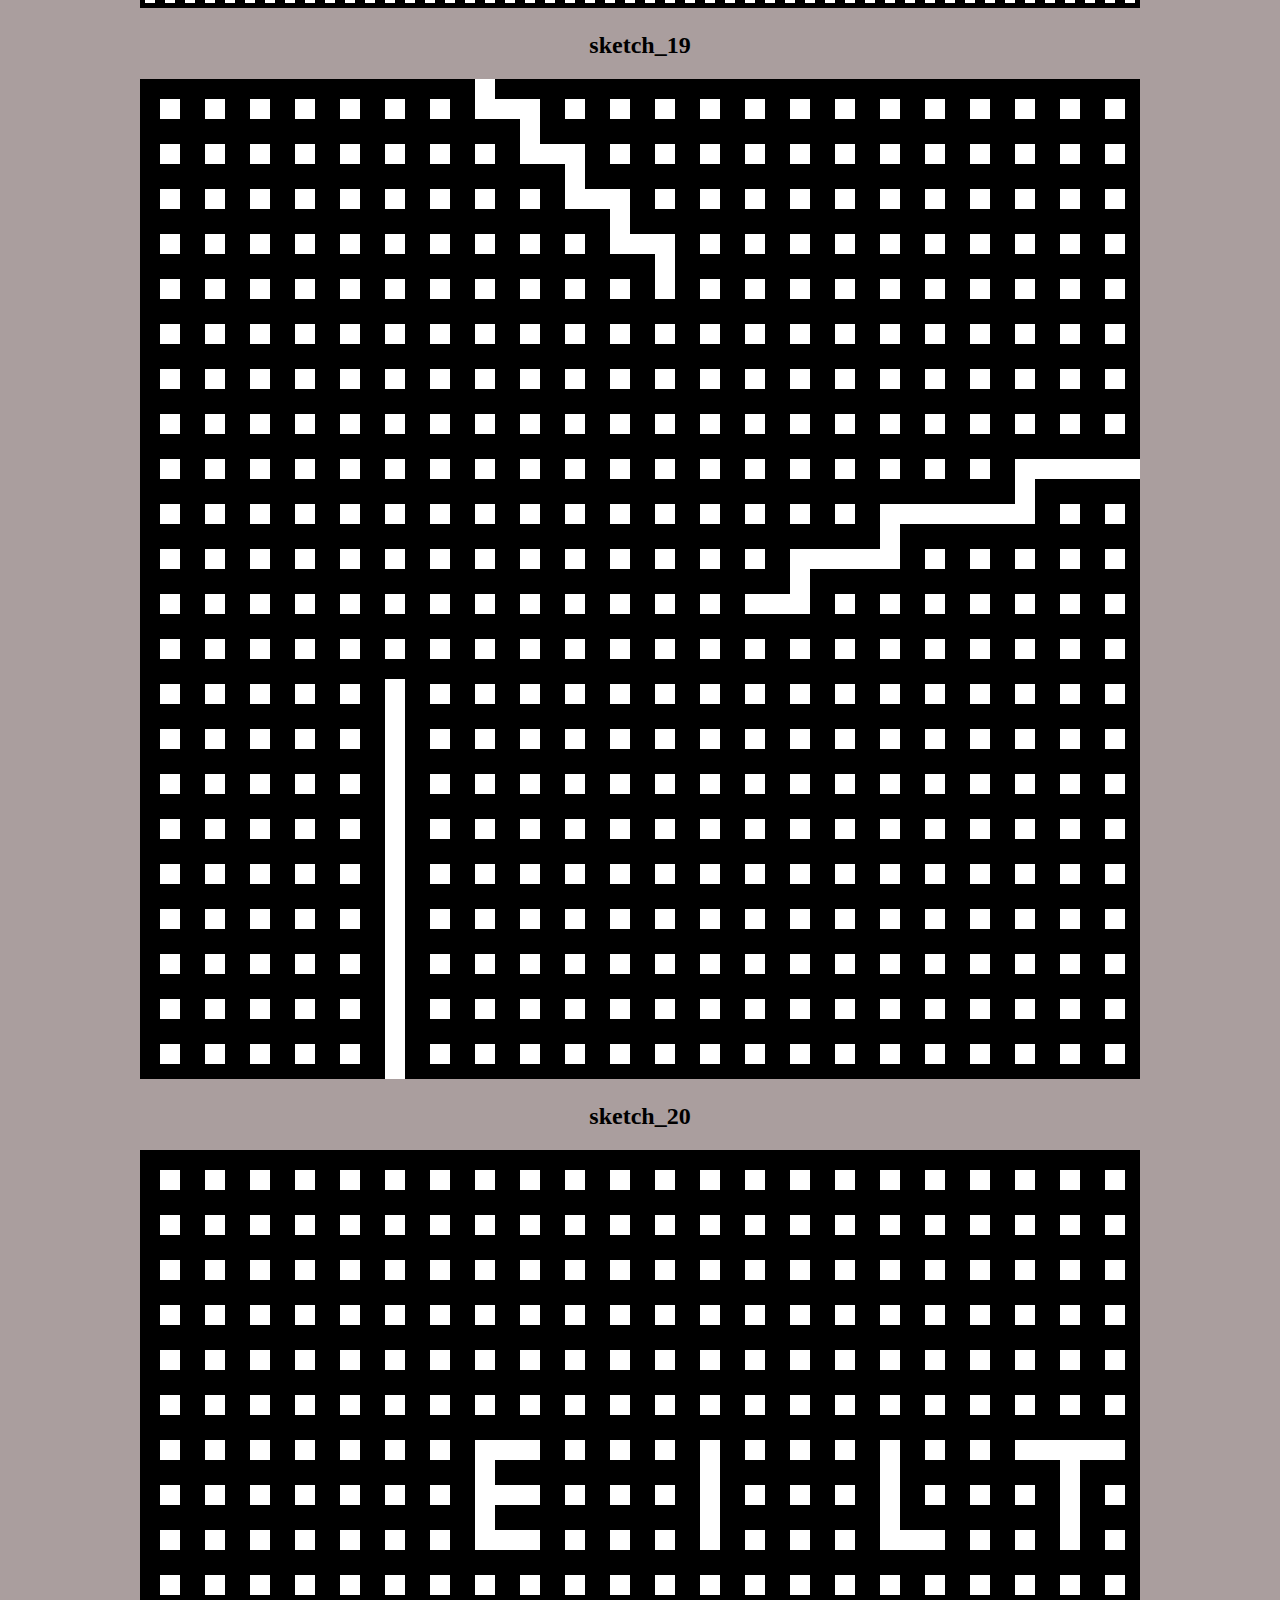
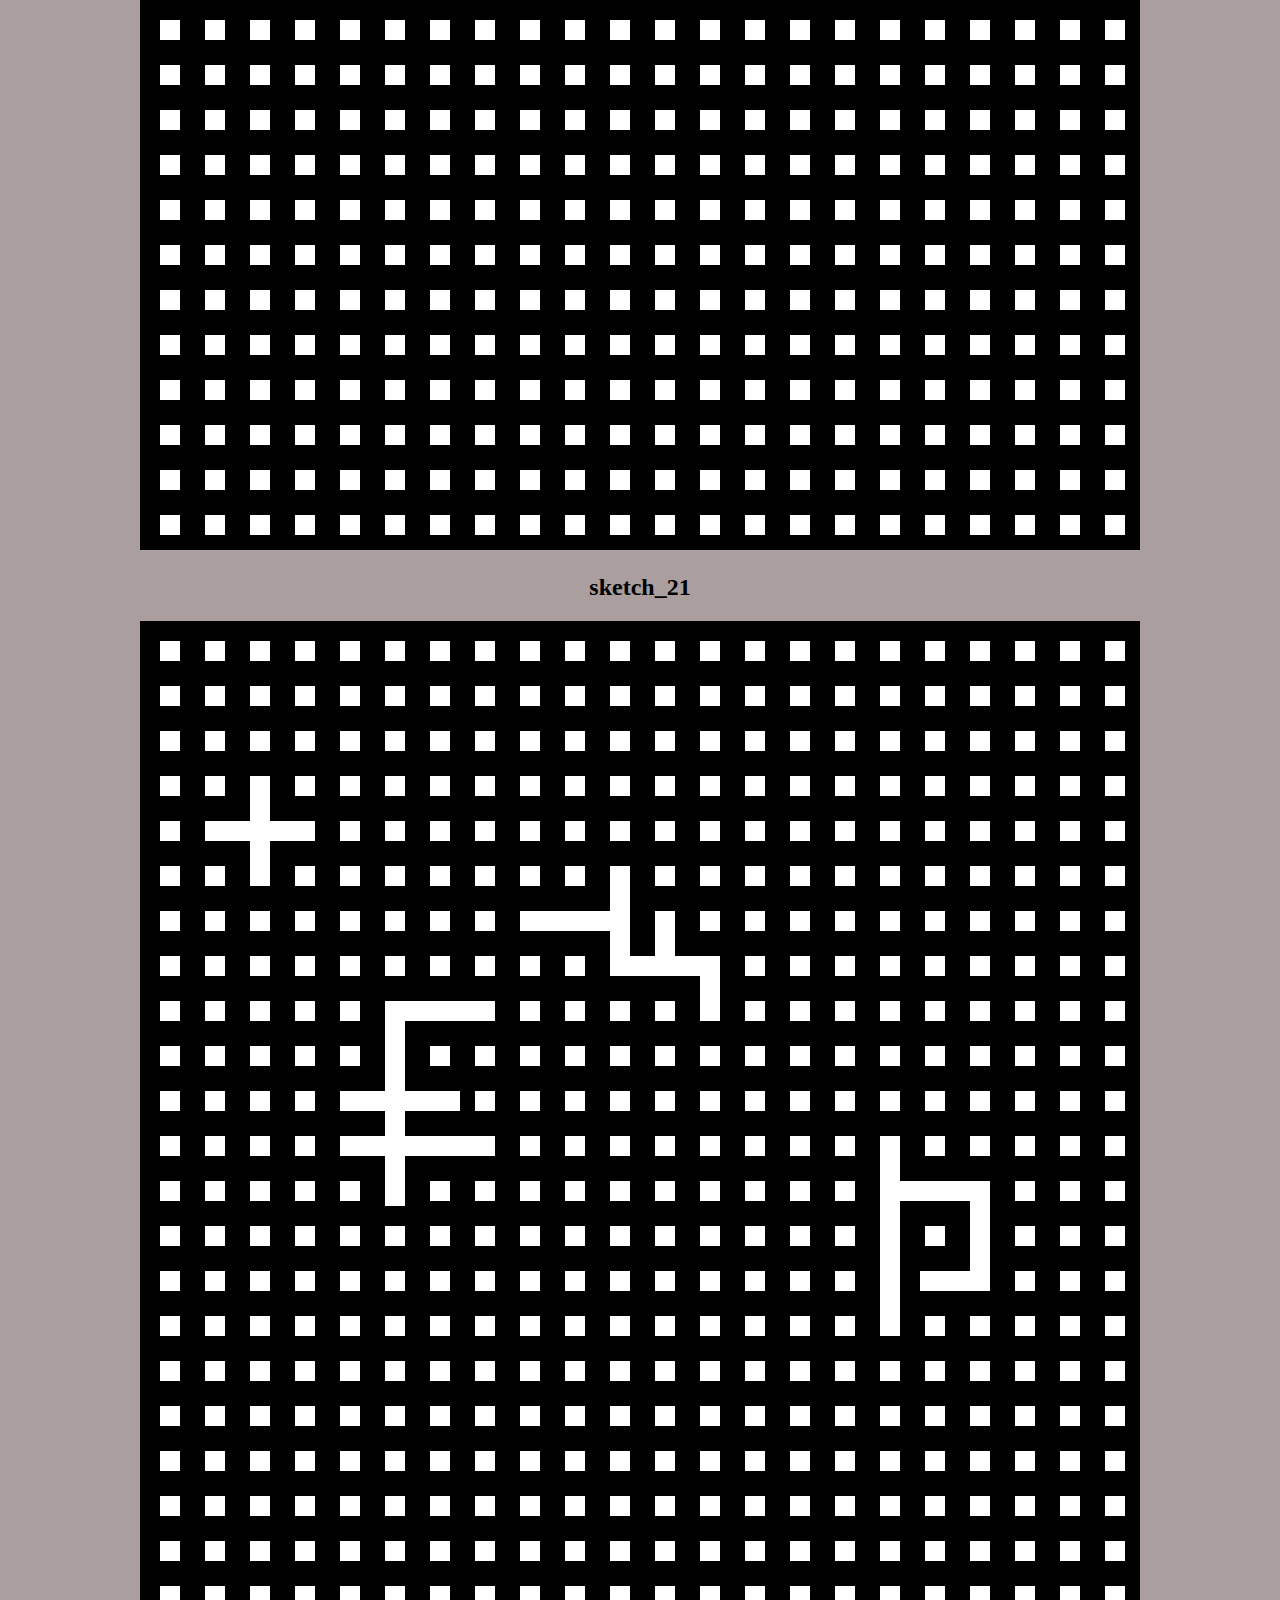
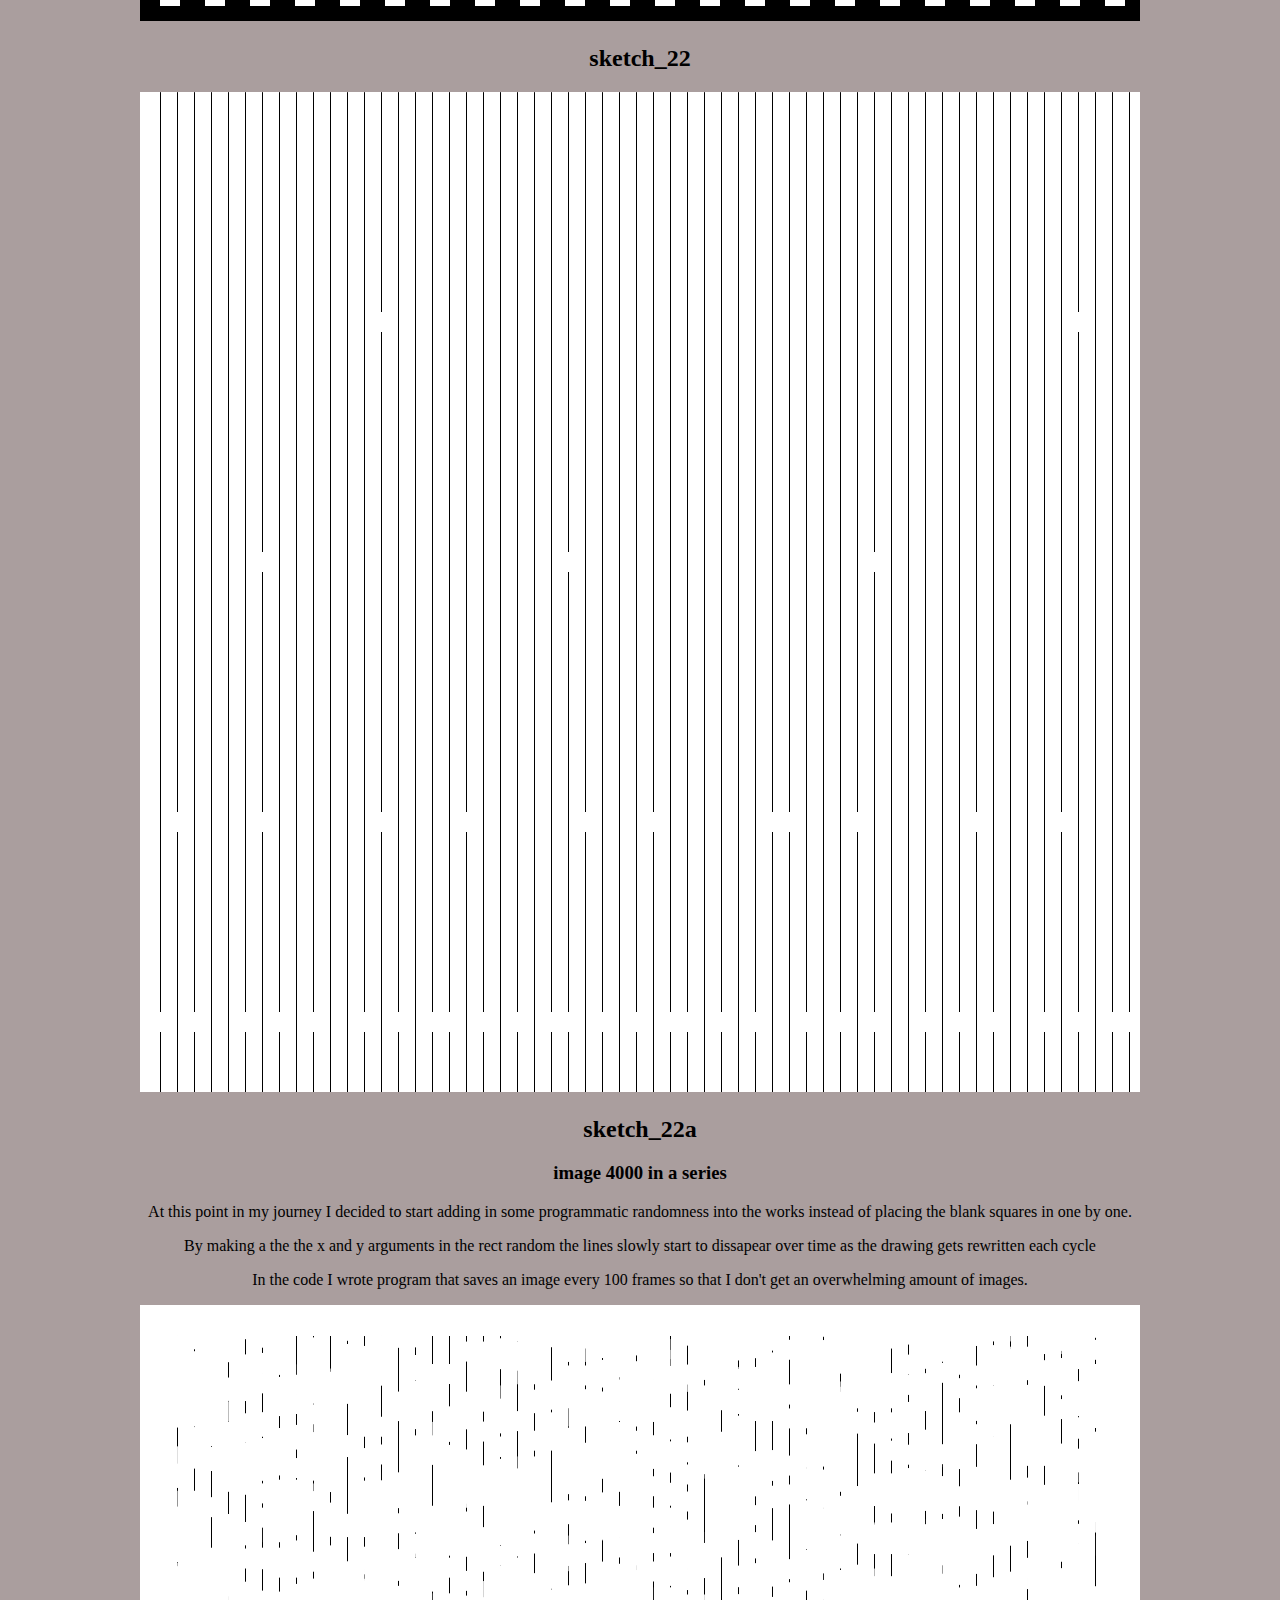
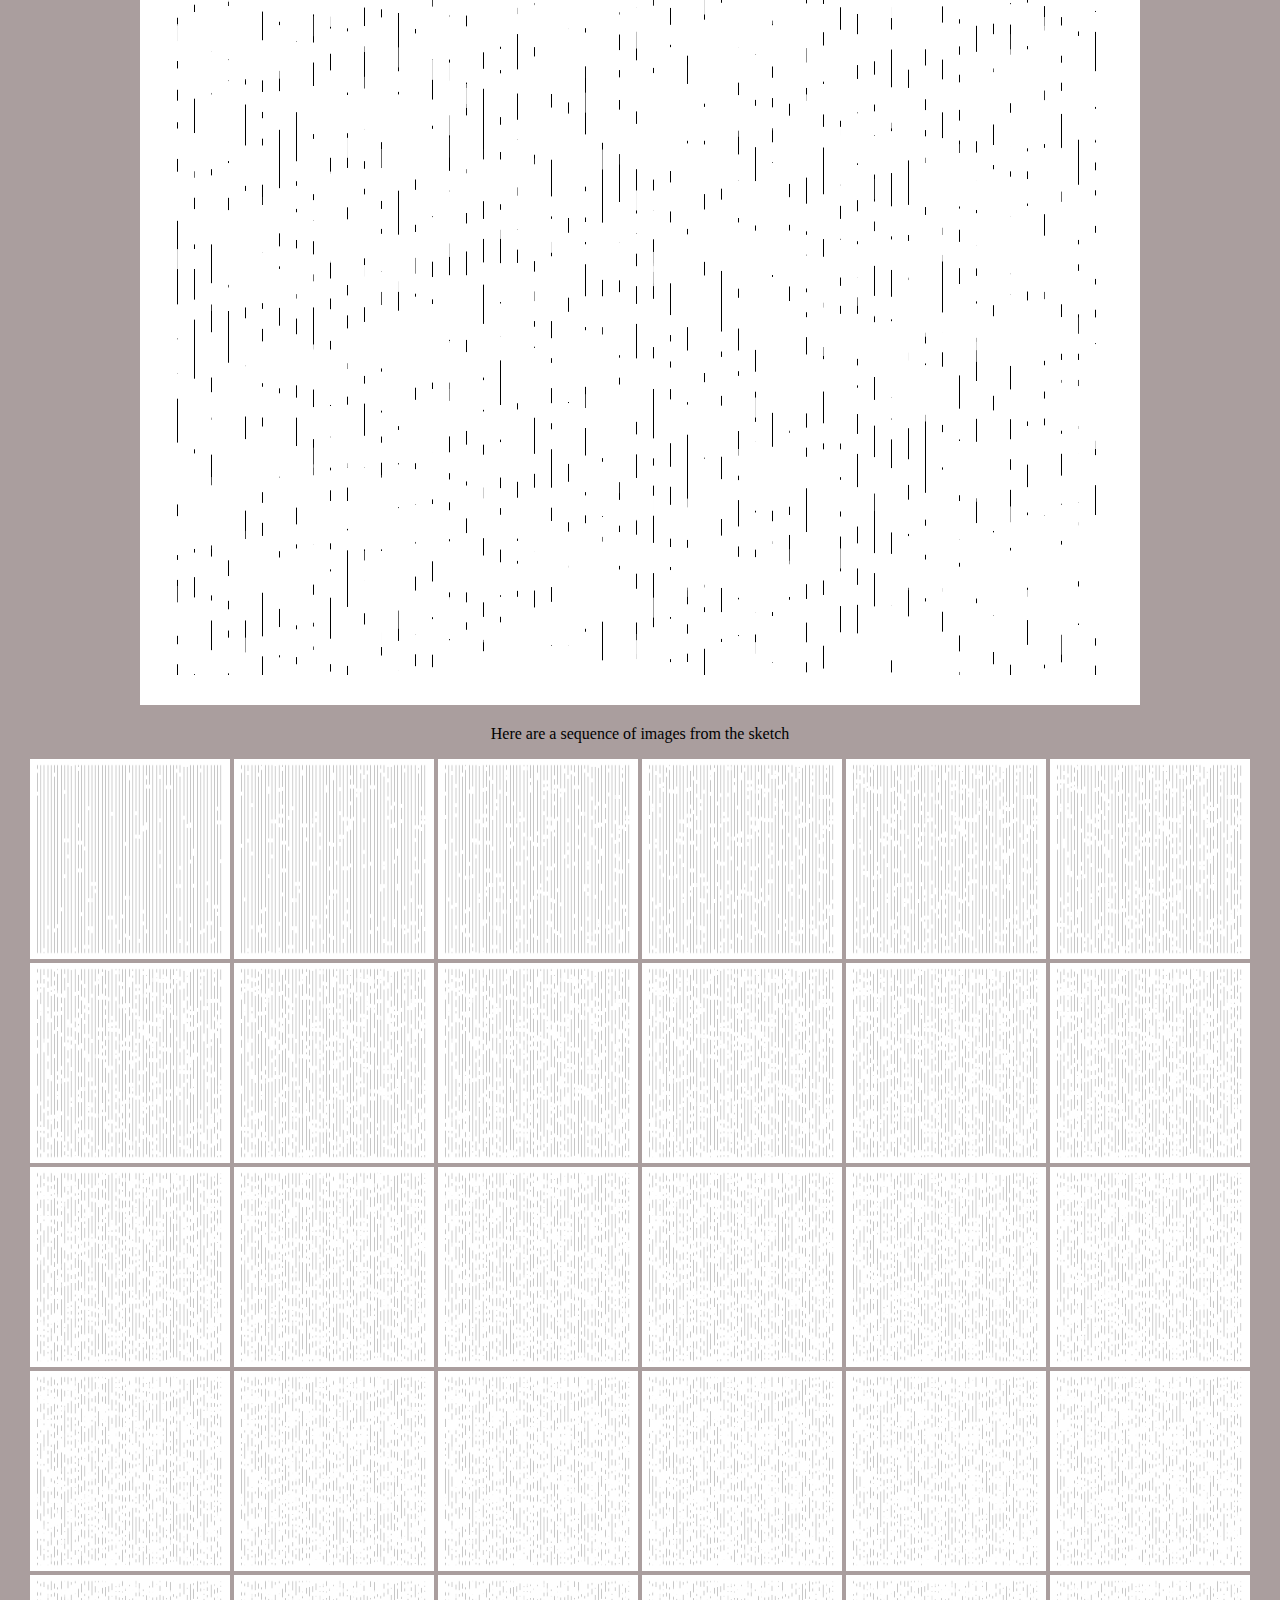
==== commit 4eccd20f: "renamed images" ====
--- a/index.html
+++ b/index.html
@@ -12,68 +12,68 @@
   <body>
     <h1>My process through the Armin Hofmann Graphic Design Manual</h1>
 
-    <h2>sketch_0001</h2>
+    <h2>sketch_1</h2>
 <img src="assets/images/image_0001.png">
 
 
-<h2>sketch_0002</h2>
+<h2>sketch_6</h2>
 <img src="assets/images/image_0002.png">
 
 
 
-  <h2>sketch_0003a</h2>
+  <h2>sketch_7</h2>
   <img src="assets/images/image_0003.png">
 
 
-  <h2>sketch_0003b</h2>
+  <h2>sketch_7a</h2>
 <img src="assets/images/image_0003b.png">
 
-<h2>sketch_0004</h2>
+<h2>sketch_8</h2>
 <img src="assets/images/image_0004.png">
 
-<h2>sketch_0005</h2>
+<h2>sketch_9</h2>
 <img src="assets/images/image_0005.png">
 
-<h1>sketch_0006a</h1>
+<h1>sketch_10</h1>
 <img src="assets/images/image_0006a.png">
 
-<h2>sketch_0006b</h2>
+<h2>sketch_13</h2>
 <img src="assets/images/image_0006b.png">
 
-<h2>sketch_0006c</h2>
+<h2>sketch_14</h2>
 <img src="assets/images/image_0006c.png">
 
-<h2>sketch_0006d</h2>
+<h2>sketch_15</h2>
 <img src="assets/images/image_0006d.png">
 
-<h2>sketch_0007a</h2>
+<h2>sketch_16</h2>
 <img src="assets/images/image_0007a.png">
 
-<h2>sketch_0007b</h2>
+<h2>sketch_17</h2>
 <img src="assets/images/image_0007b.png">
 
-<h2>sketch_0007c</h2>
+<h2>sketch_18c</h2>
 <img src="assets/images/image_0007c.png">
 
-<h2>sketch_0007d</h2>
+<h2>sketch_18a</h2>
 <img src="assets/images/image_0007d.png">
 
 
-<h2>sketch_0007e</h2>
+<h2>sketch_19</h2>
 <img src="assets/images/image_0007e.png">
 
 
-<h2>sketch_0007f</h2>
+<h2>sketch_20</h2>
 <img src="assets/images/image_0007f.png">
 
 
-<h2>sketch_0007g</h2>
+<h2>sketch_21</h2>
 <img src="assets/images/image_0007g.png">
 
-<h2>sketch_0008a</h2>
+<h2>sketch_22</h2>
 <img src="assets/images/image_0008a.png">
 
-<h2>sketch_0008b</h2>
+<h2>sketch_22a</h2>
 <h3>image 4000 in a series</h3>
     <p>At this point in my journey I decided to start adding in some programmatic randomness into the works instead of
       placing the blank squares in one by one.</p>
@@ -83,84 +83,84 @@
 
     <p>Here are a sequence of images from the sketch</p>
 
-    <img src="Sketches/sketch_0008b/png/output/image_0100.png" width="200">
-    <img src="Sketches/sketch_0008b/png/output/image_0200.png" width="200">
-    <img src="Sketches/sketch_0008b/png/output/image_0300.png" width="200">
-    <img src="Sketches/sketch_0008b/png/output/image_0400.png" width="200">
-    <img src="Sketches/sketch_0008b/png/output/image_0500.png" width="200">
-    <img src="Sketches/sketch_0008b/png/output/image_0600.png" width="200">
-    <img src="Sketches/sketch_0008b/png/output/image_0700.png" width="200">
-    <img src="Sketches/sketch_0008b/png/output/image_0800.png" width="200">
-    <img src="Sketches/sketch_0008b/png/output/image_0900.png" width="200">
-    <img src="Sketches/sketch_0008b/png/output/image_1000.png" width="200">
-    <img src="Sketches/sketch_0008b/png/output/image_1100.png" width="200">
-    <img src="Sketches/sketch_0008b/png/output/image_1200.png" width="200">
-    <img src="Sketches/sketch_0008b/png/output/image_1300.png" width="200">
-    <img src="Sketches/sketch_0008b/png/output/image_1400.png" width="200">
-    <img src="Sketches/sketch_0008b/png/output/image_1500.png" width="200">
-    <img src="Sketches/sketch_0008b/png/output/image_1600.png" width="200">
-    <img src="Sketches/sketch_0008b/png/output/image_1700.png" width="200">
-    <img src="Sketches/sketch_0008b/png/output/image_1800.png" width="200">
-    <img src="Sketches/sketch_0008b/png/output/image_1900.png" width="200">
-    <img src="Sketches/sketch_0008b/png/output/image_2000.png" width="200">
-    <img src="Sketches/sketch_0008b/png/output/image_2100.png" width="200">
-    <img src="Sketches/sketch_0008b/png/output/image_2200.png" width="200">
-    <img src="Sketches/sketch_0008b/png/output/image_2300.png" width="200">
-    <img src="Sketches/sketch_0008b/png/output/image_2400.png" width="200">
-    <img src="Sketches/sketch_0008b/png/output/image_2600.png" width="200">
-    <img src="Sketches/sketch_0008b/png/output/image_2700.png" width="200">
-    <img src="Sketches/sketch_0008b/png/output/image_2800.png" width="200">
-    <img src="Sketches/sketch_0008b/png/output/image_2900.png" width="200">
-    <img src="Sketches/sketch_0008b/png/output/image_3000.png" width="200">
-    <img src="Sketches/sketch_0008b/png/output/image_3100.png" width="200">
-    <img src="Sketches/sketch_0008b/png/output/image_3200.png" width="200">
-    <img src="Sketches/sketch_0008b/png/output/image_3300.png" width="200">
-    <img src="Sketches/sketch_0008b/png/output/image_3400.png" width="200">
-    <img src="Sketches/sketch_0008b/png/output/image_3500.png" width="200">
-    <img src="Sketches/sketch_0008b/png/output/image_3600.png" width="200">
-    <img src="Sketches/sketch_0008b/png/output/image_3700.png" width="200">
-    <img src="Sketches/sketch_0008b/png/output/image_3800.png" width="200">
-    <img src="Sketches/sketch_0008b/png/output/image_3900.png" width="200">
-    <img src="Sketches/sketch_0008b/png/output/image_4000.png" width="200">
-    <img src="Sketches/sketch_0008b/png/output/image_4100.png" width="200">
-    <img src="Sketches/sketch_0008b/png/output/image_4200.png" width="200">
-    <img src="Sketches/sketch_0008b/png/output/image_4300.png" width="200">
-    <img src="Sketches/sketch_0008b/png/output/image_4400.png" width="200">
-    <img src="Sketches/sketch_0008b/png/output/image_4500.png" width="200">
-    <img src="Sketches/sketch_0008b/png/output/image_4600.png" width="200">
-    <img src="Sketches/sketch_0008b/png/output/image_4700.png" width="200">
-    <img src="Sketches/sketch_0008b/png/output/image_4800.png" width="200">
-    <img src="Sketches/sketch_0008b/png/output/image_4900.png" width="200">
-    <img src="Sketches/sketch_0008b/png/output/image_5000.png" width="200">
-    <img src="Sketches/sketch_0008b/png/output/image_5100.png" width="200">
-    <img src="Sketches/sketch_0008b/png/output/image_5200.png" width="200">
-    <img src="Sketches/sketch_0008b/png/output/image_5300.png" width="200">
-    <img src="Sketches/sketch_0008b/png/output/image_5400.png" width="200">
-    <img src="Sketches/sketch_0008b/png/output/image_5500.png" width="200">
-    <img src="Sketches/sketch_0008b/png/output/image_5500.png" width="200">
-    <img src="Sketches/sketch_0008b/png/output/image_5600.png" width="200">
-    <img src="Sketches/sketch_0008b/png/output/image_5700.png" width="200">
-    <img src="Sketches/sketch_0008b/png/output/image_5800.png" width="200">
-    <img src="Sketches/sketch_0008b/png/output/image_5900.png" width="200">
-    <img src="Sketches/sketch_0008b/png/output/image_6000.png" width="200">
-    <img src="Sketches/sketch_0008b/png/output/image_6100.png" width="200">
-    <img src="Sketches/sketch_0008b/png/output/image_6200.png" width="200">
-    <img src="Sketches/sketch_0008b/png/output/image_6300.png" width="200">
-    <img src="Sketches/sketch_0008b/png/output/image_6400.png" width="200">
-    <img src="Sketches/sketch_0008b/png/output/image_6500.png" width="200">
-    <img src="Sketches/sketch_0008b/png/output/image_6600.png" width="200">
-    <img src="Sketches/sketch_0008b/png/output/image_6700.png" width="200">
-    <img src="Sketches/sketch_0008b/png/output/image_6800.png" width="200">
-    <img src="Sketches/sketch_0008b/png/output/image_6900.png" width="200">
-    <img src="Sketches/sketch_0008b/png/output/image_7000.png" width="200">
-    <img src="Sketches/sketch_0008b/png/output/image_7200.png" width="200">
-    <img src="Sketches/sketch_0008b/png/output/image_7300.png" width="200">
-    <img src="Sketches/sketch_0008b/png/output/image_7400.png" width="200">
-    <img src="Sketches/sketch_0008b/png/output/image_7500.png" width="200">
-    <img src="Sketches/sketch_0008b/png/output/image_7600.png" width="200">
-    <img src="Sketches/sketch_0008b/png/output/image_7700.png" width="200">
-    <img src="Sketches/sketch_0008b/png/output/image_7800.png" width="200">
-    <img src="Sketches/sketch_0008b/png/output/image_7900.png" width="200">
+    <img src="Sketches/sketch_20/png/output/image_0100.png" width="200">
+    <img src="Sketches/sketch_20/png/output/image_0200.png" width="200">
+    <img src="Sketches/sketch_20/png/output/image_0300.png" width="200">
+    <img src="Sketches/sketch_20/png/output/image_0400.png" width="200">
+    <img src="Sketches/sketch_20/png/output/image_0500.png" width="200">
+    <img src="Sketches/sketch_20/png/output/image_0600.png" width="200">
+    <img src="Sketches/sketch_20/png/output/image_0700.png" width="200">
+    <img src="Sketches/sketch_20/png/output/image_0800.png" width="200">
+    <img src="Sketches/sketch_20/png/output/image_0900.png" width="200">
+    <img src="Sketches/sketch_20/png/output/image_1000.png" width="200">
+    <img src="Sketches/sketch_20/png/output/image_1100.png" width="200">
+    <img src="Sketches/sketch_20/png/output/image_1200.png" width="200">
+    <img src="Sketches/sketch_20/png/output/image_1300.png" width="200">
+    <img src="Sketches/sketch_20/png/output/image_1400.png" width="200">
+    <img src="Sketches/sketch_20/png/output/image_1500.png" width="200">
+    <img src="Sketches/sketch_20/png/output/image_1600.png" width="200">
+    <img src="Sketches/sketch_20/png/output/image_1700.png" width="200">
+    <img src="Sketches/sketch_20/png/output/image_1800.png" width="200">
+    <img src="Sketches/sketch_20/png/output/image_1900.png" width="200">
+    <img src="Sketches/sketch_20/png/output/image_2000.png" width="200">
+    <img src="Sketches/sketch_20/png/output/image_2100.png" width="200">
+    <img src="Sketches/sketch_20/png/output/image_2200.png" width="200">
+    <img src="Sketches/sketch_20/png/output/image_2300.png" width="200">
+    <img src="Sketches/sketch_20/png/output/image_2400.png" width="200">
+    <img src="Sketches/sketch_20/png/output/image_2600.png" width="200">
+    <img src="Sketches/sketch_20/png/output/image_2700.png" width="200">
+    <img src="Sketches/sketch_20/png/output/image_2800.png" width="200">
+    <img src="Sketches/sketch_20/png/output/image_2900.png" width="200">
+    <img src="Sketches/sketch_20/png/output/image_3000.png" width="200">
+    <img src="Sketches/sketch_20/png/output/image_3100.png" width="200">
+    <img src="Sketches/sketch_20/png/output/image_3200.png" width="200">
+    <img src="Sketches/sketch_20/png/output/image_3300.png" width="200">
+    <img src="Sketches/sketch_20/png/output/image_3400.png" width="200">
+    <img src="Sketches/sketch_20/png/output/image_3500.png" width="200">
+    <img src="Sketches/sketch_20/png/output/image_3600.png" width="200">
+    <img src="Sketches/sketch_20/png/output/image_3700.png" width="200">
+    <img src="Sketches/sketch_20/png/output/image_3800.png" width="200">
+    <img src="Sketches/sketch_20/png/output/image_3900.png" width="200">
+    <img src="Sketches/sketch_20/png/output/image_4000.png" width="200">
+    <img src="Sketches/sketch_20/png/output/image_4100.png" width="200">
+    <img src="Sketches/sketch_20/png/output/image_4200.png" width="200">
+    <img src="Sketches/sketch_20/png/output/image_4300.png" width="200">
+    <img src="Sketches/sketch_20/png/output/image_4400.png" width="200">
+    <img src="Sketches/sketch_20/png/output/image_4500.png" width="200">
+    <img src="Sketches/sketch_20/png/output/image_4600.png" width="200">
+    <img src="Sketches/sketch_20/png/output/image_4700.png" width="200">
+    <img src="Sketches/sketch_20/png/output/image_4800.png" width="200">
+    <img src="Sketches/sketch_20/png/output/image_4900.png" width="200">
+    <img src="Sketches/sketch_20/png/output/image_5000.png" width="200">
+    <img src="Sketches/sketch_20/png/output/image_5100.png" width="200">
+    <img src="Sketches/sketch_20/png/output/image_5200.png" width="200">
+    <img src="Sketches/sketch_20/png/output/image_5300.png" width="200">
+    <img src="Sketches/sketch_20/png/output/image_5400.png" width="200">
+    <img src="Sketches/sketch_20/png/output/image_5500.png" width="200">
+    <img src="Sketches/sketch_20/png/output/image_5500.png" width="200">
+    <img src="Sketches/sketch_20/png/output/image_5600.png" width="200">
+    <img src="Sketches/sketch_20/png/output/image_5700.png" width="200">
+    <img src="Sketches/sketch_20/png/output/image_5800.png" width="200">
+    <img src="Sketches/sketch_20/png/output/image_5900.png" width="200">
+    <img src="Sketches/sketch_20/png/output/image_6000.png" width="200">
+    <img src="Sketches/sketch_20/png/output/image_6100.png" width="200">
+    <img src="Sketches/sketch_20/png/output/image_6200.png" width="200">
+    <img src="Sketches/sketch_20/png/output/image_6300.png" width="200">
+    <img src="Sketches/sketch_20/png/output/image_6400.png" width="200">
+    <img src="Sketches/sketch_20/png/output/image_6500.png" width="200">
+    <img src="Sketches/sketch_20/png/output/image_6600.png" width="200">
+    <img src="Sketches/sketch_20/png/output/image_6700.png" width="200">
+    <img src="Sketches/sketch_20/png/output/image_6800.png" width="200">
+    <img src="Sketches/sketch_20/png/output/image_6900.png" width="200">
+    <img src="Sketches/sketch_20/png/output/image_7000.png" width="200">
+    <img src="Sketches/sketch_20/png/output/image_7200.png" width="200">
+    <img src="Sketches/sketch_20/png/output/image_7300.png" width="200">
+    <img src="Sketches/sketch_20/png/output/image_7400.png" width="200">
+    <img src="Sketches/sketch_20/png/output/image_7500.png" width="200">
+    <img src="Sketches/sketch_20/png/output/image_7600.png" width="200">
+    <img src="Sketches/sketch_20/png/output/image_7700.png" width="200">
+    <img src="Sketches/sketch_20/png/output/image_7800.png" width="200">
+    <img src="Sketches/sketch_20/png/output/image_7900.png" width="200">
 
     
 <h2>sketch_0008c</h2>
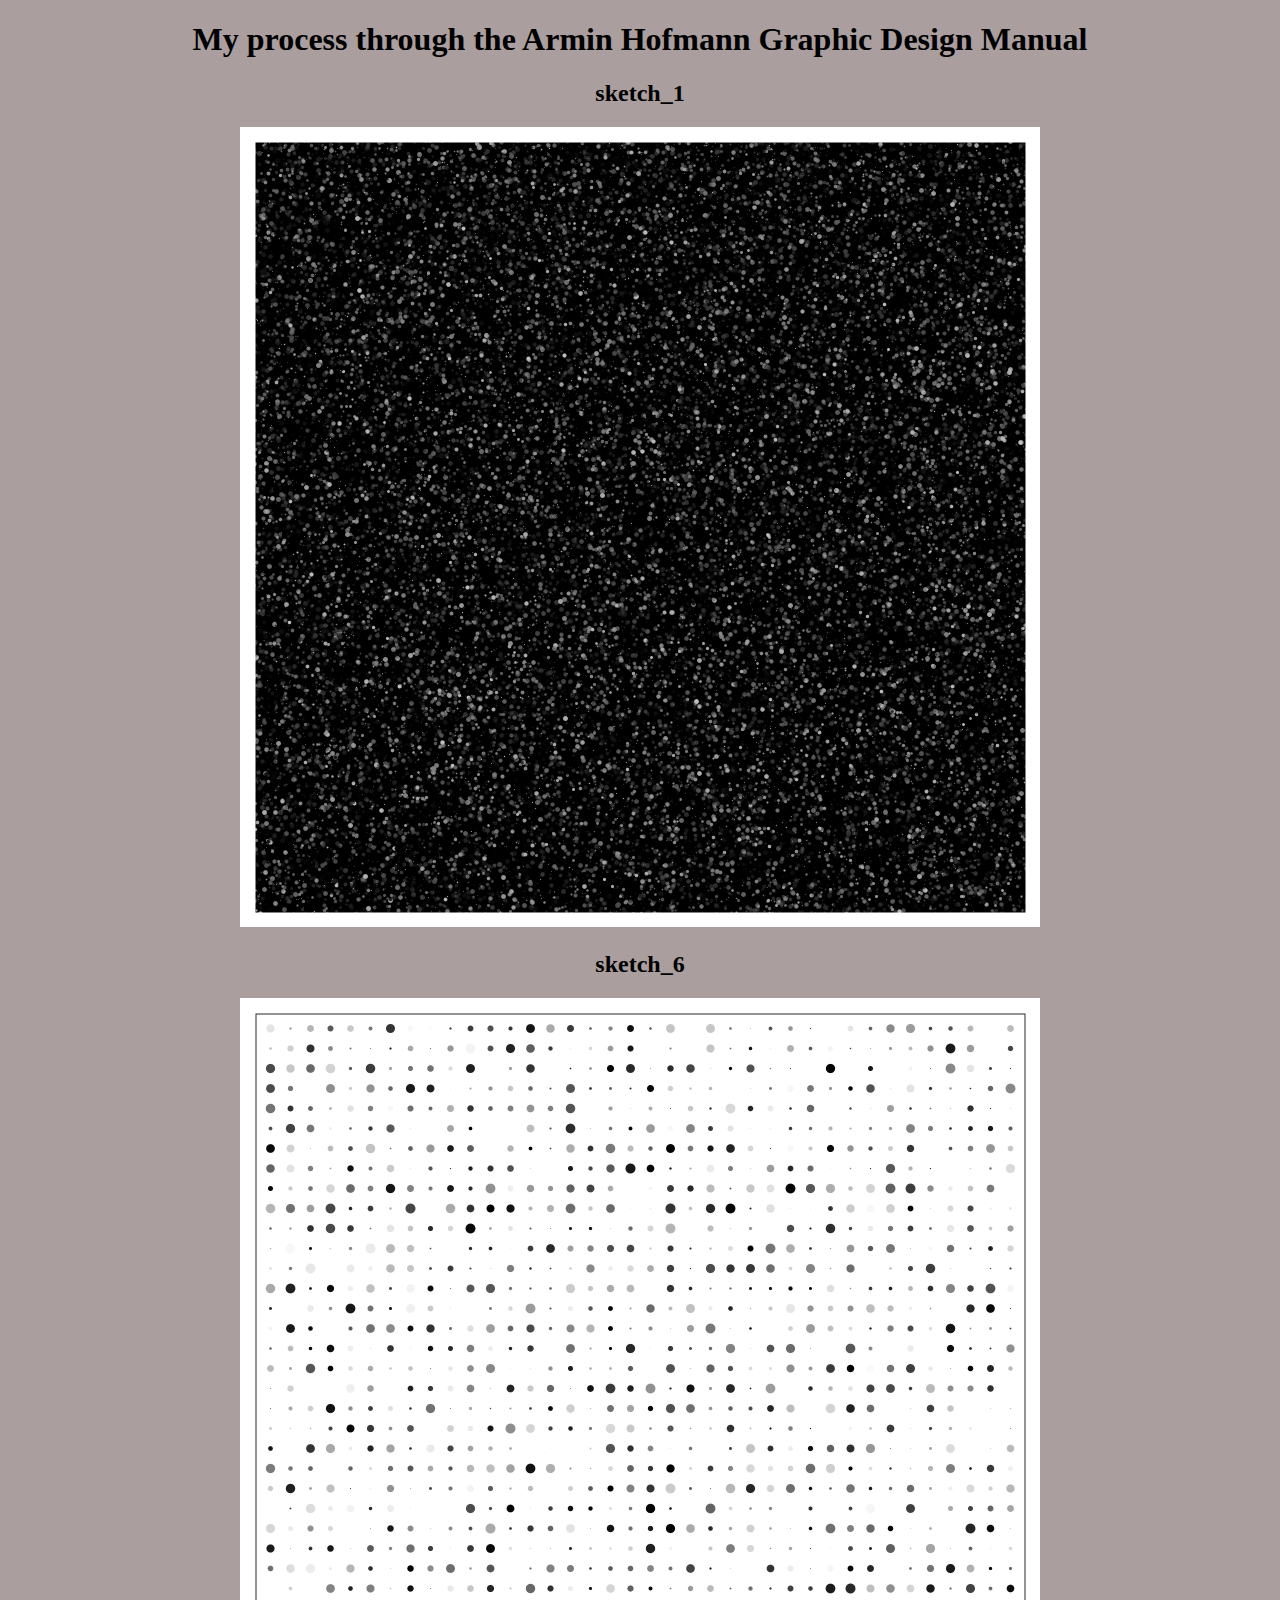
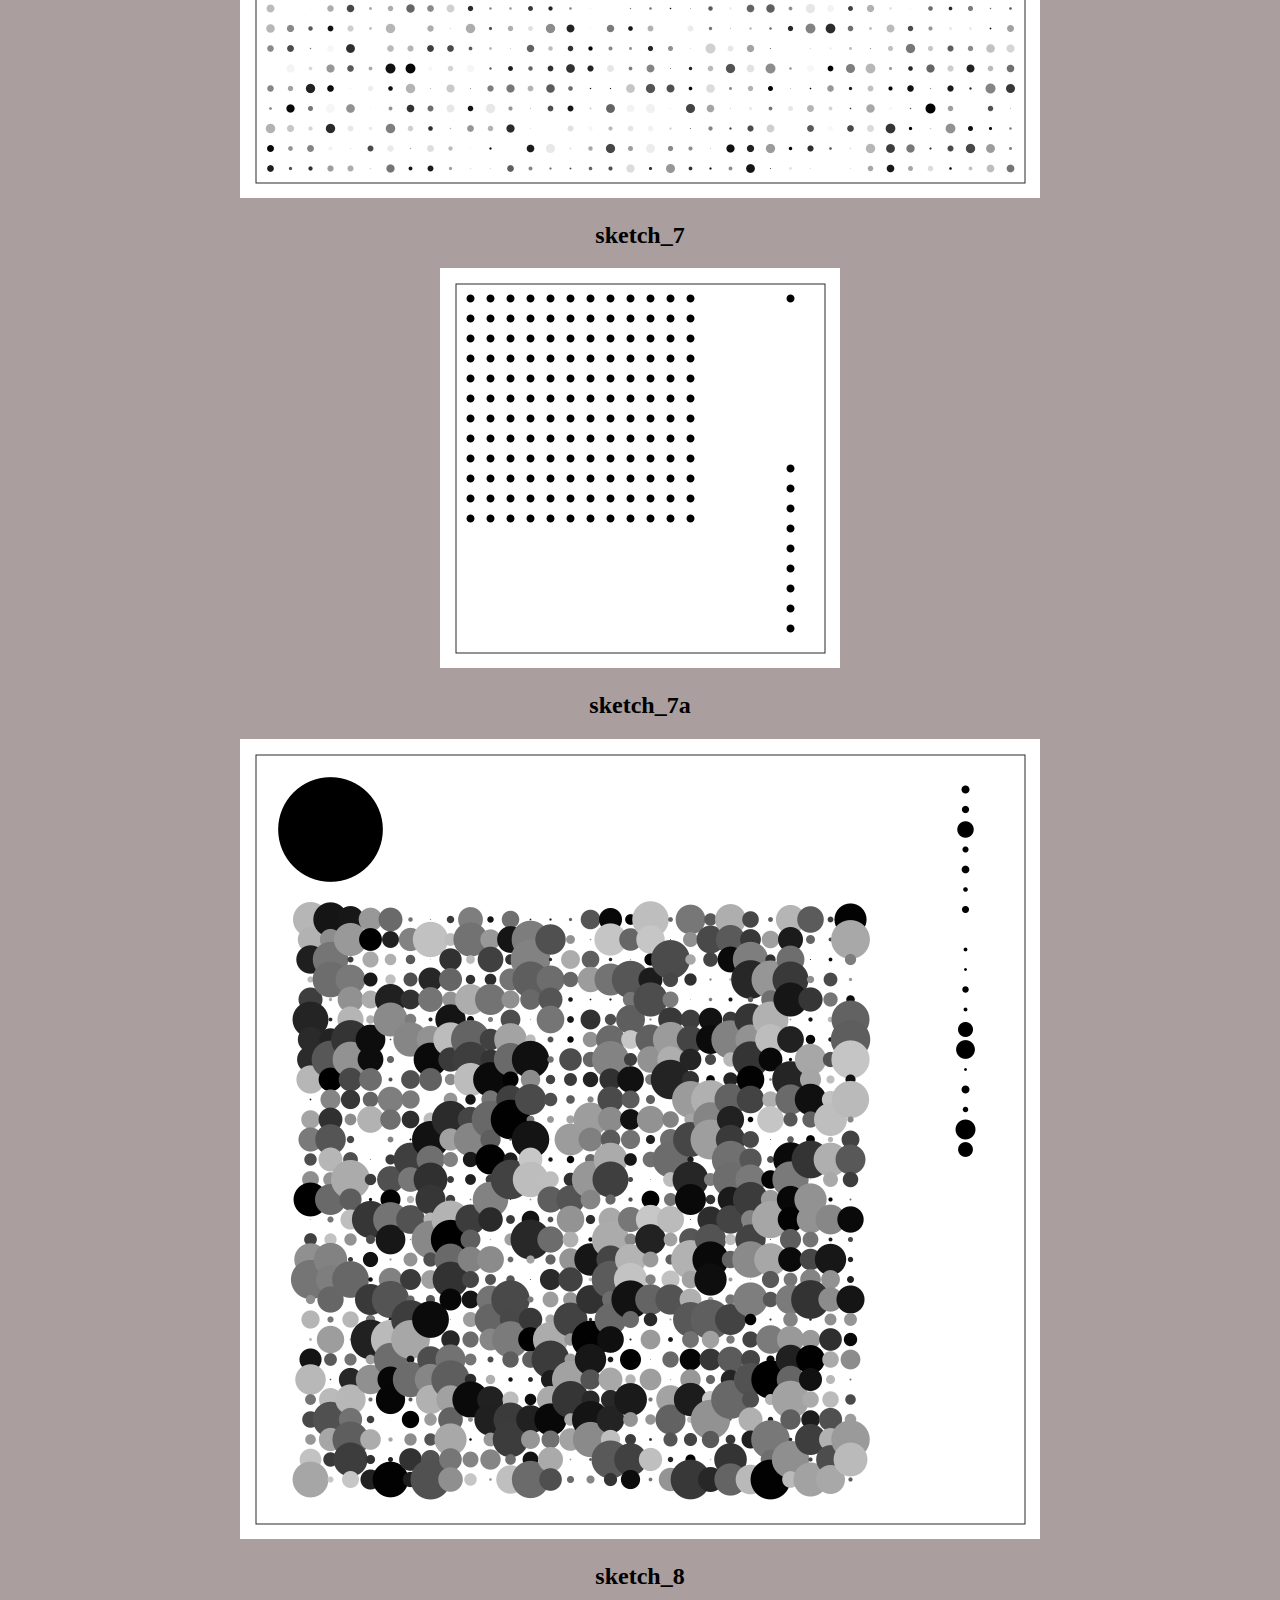
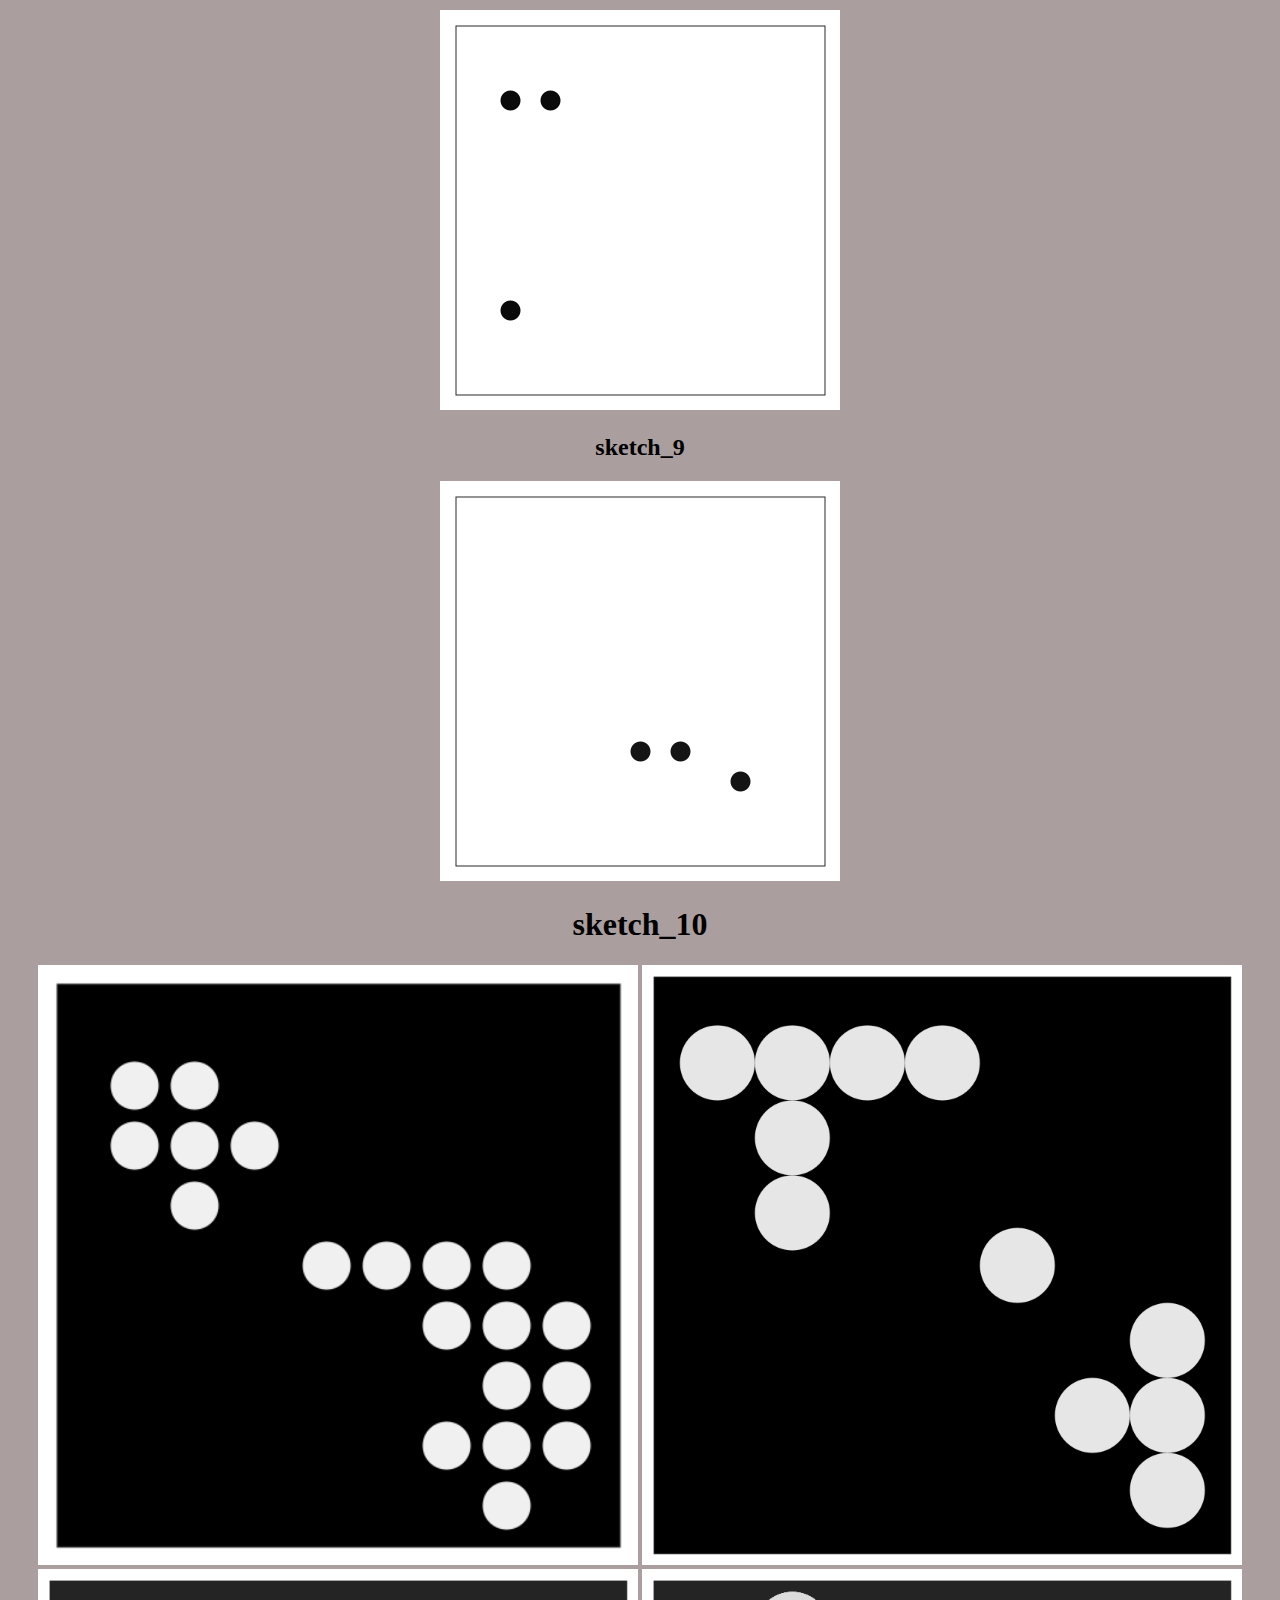
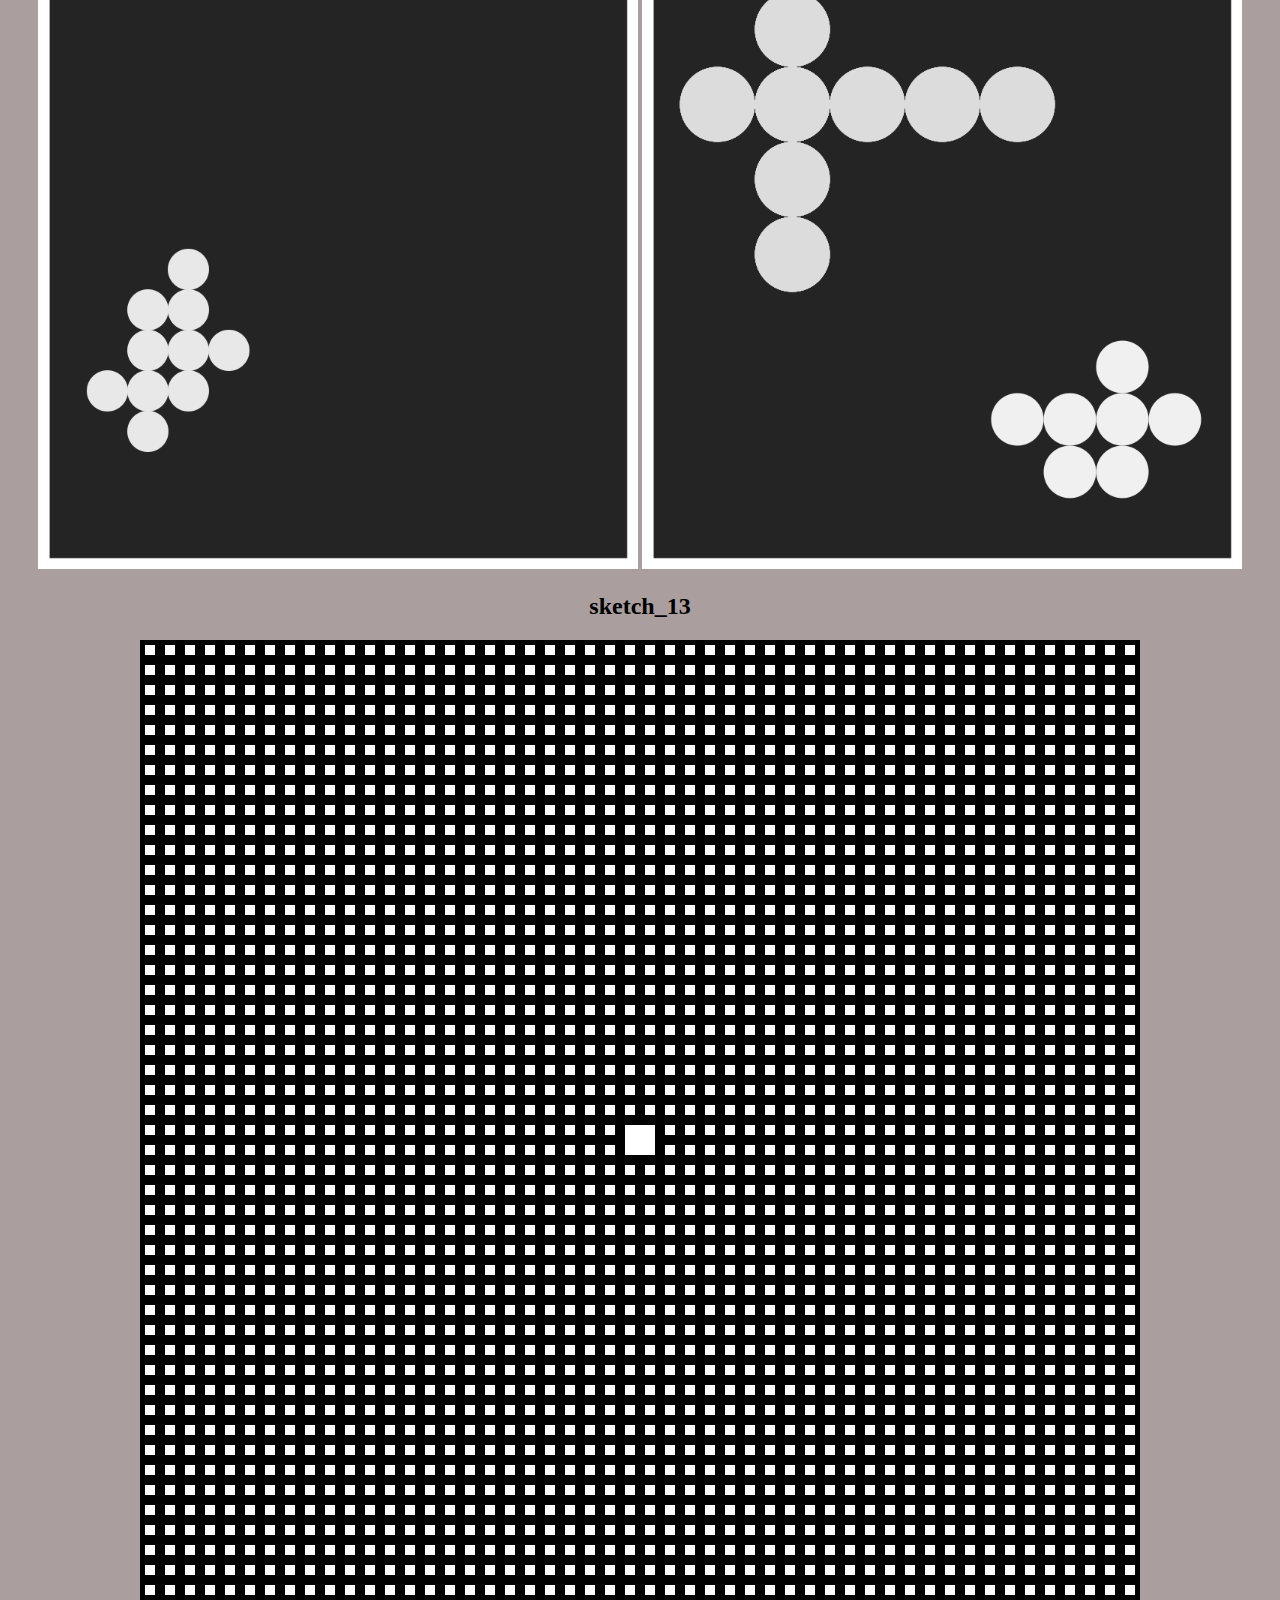
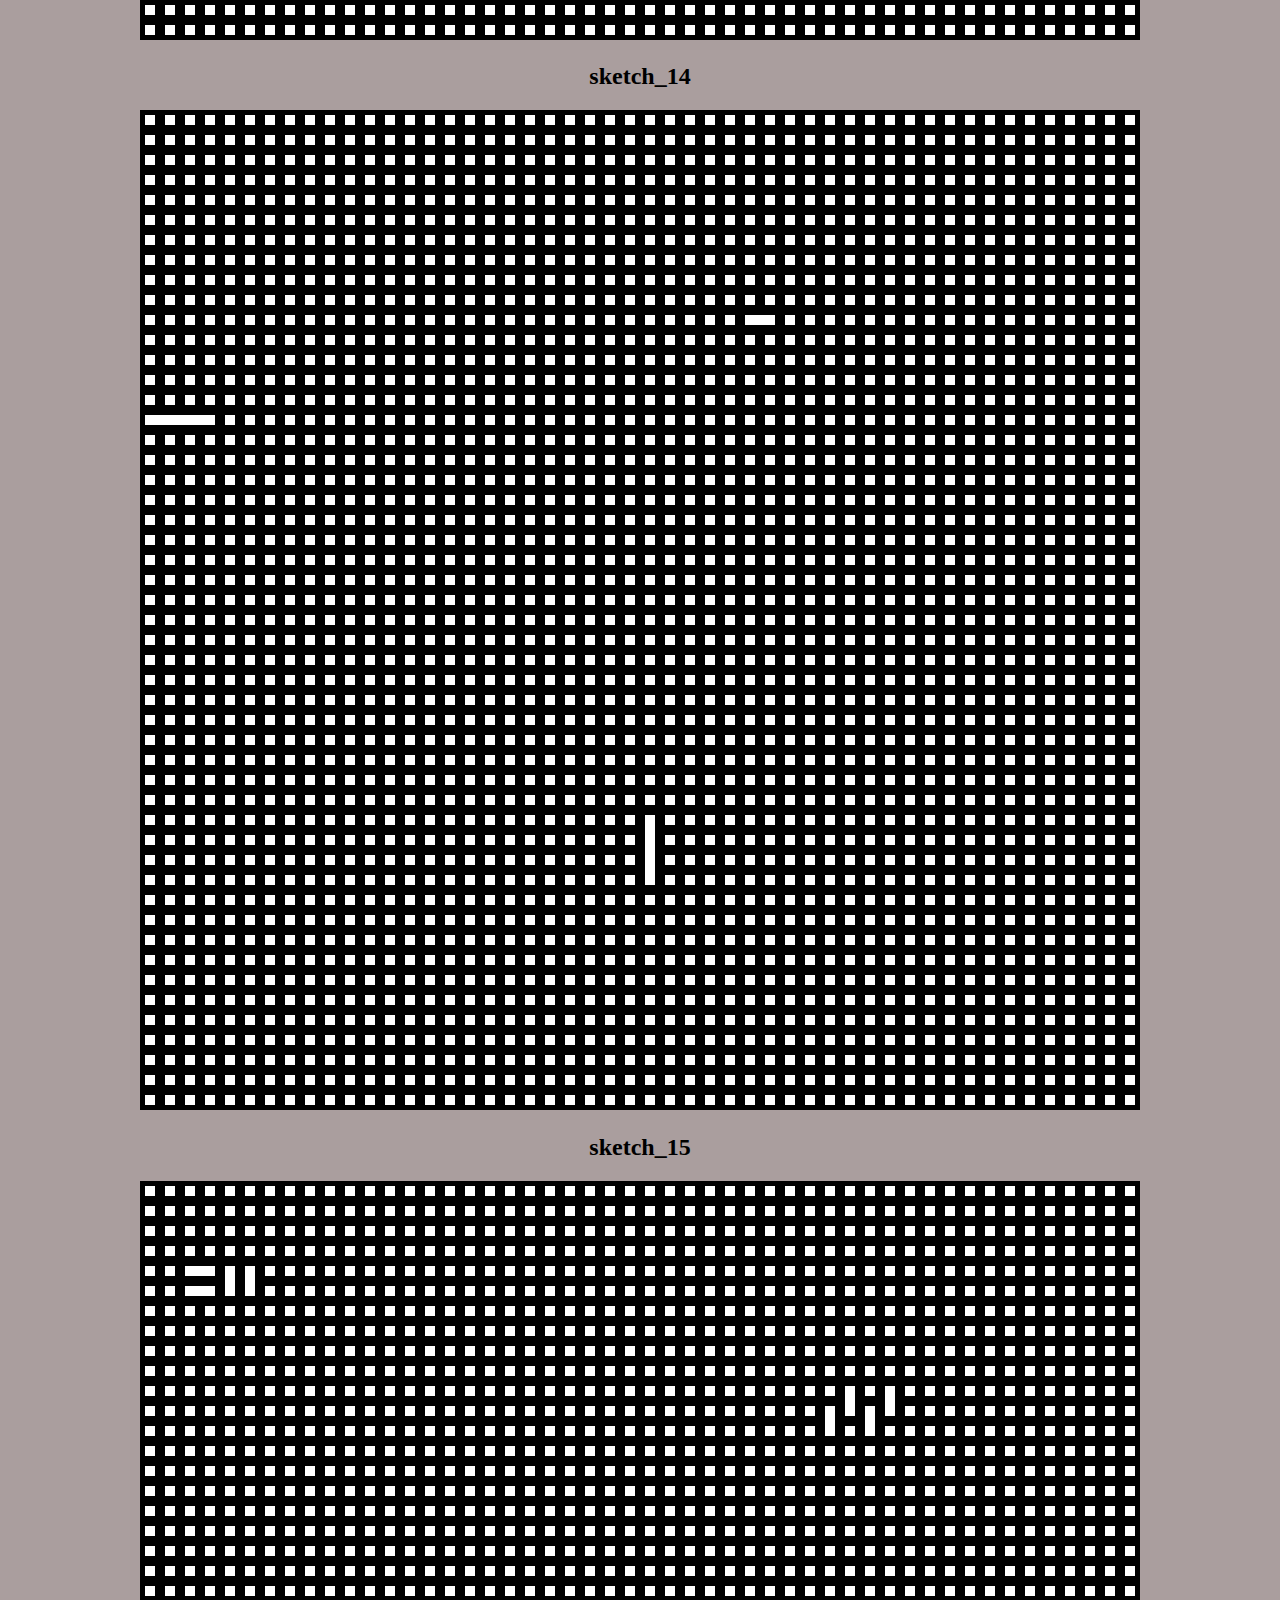
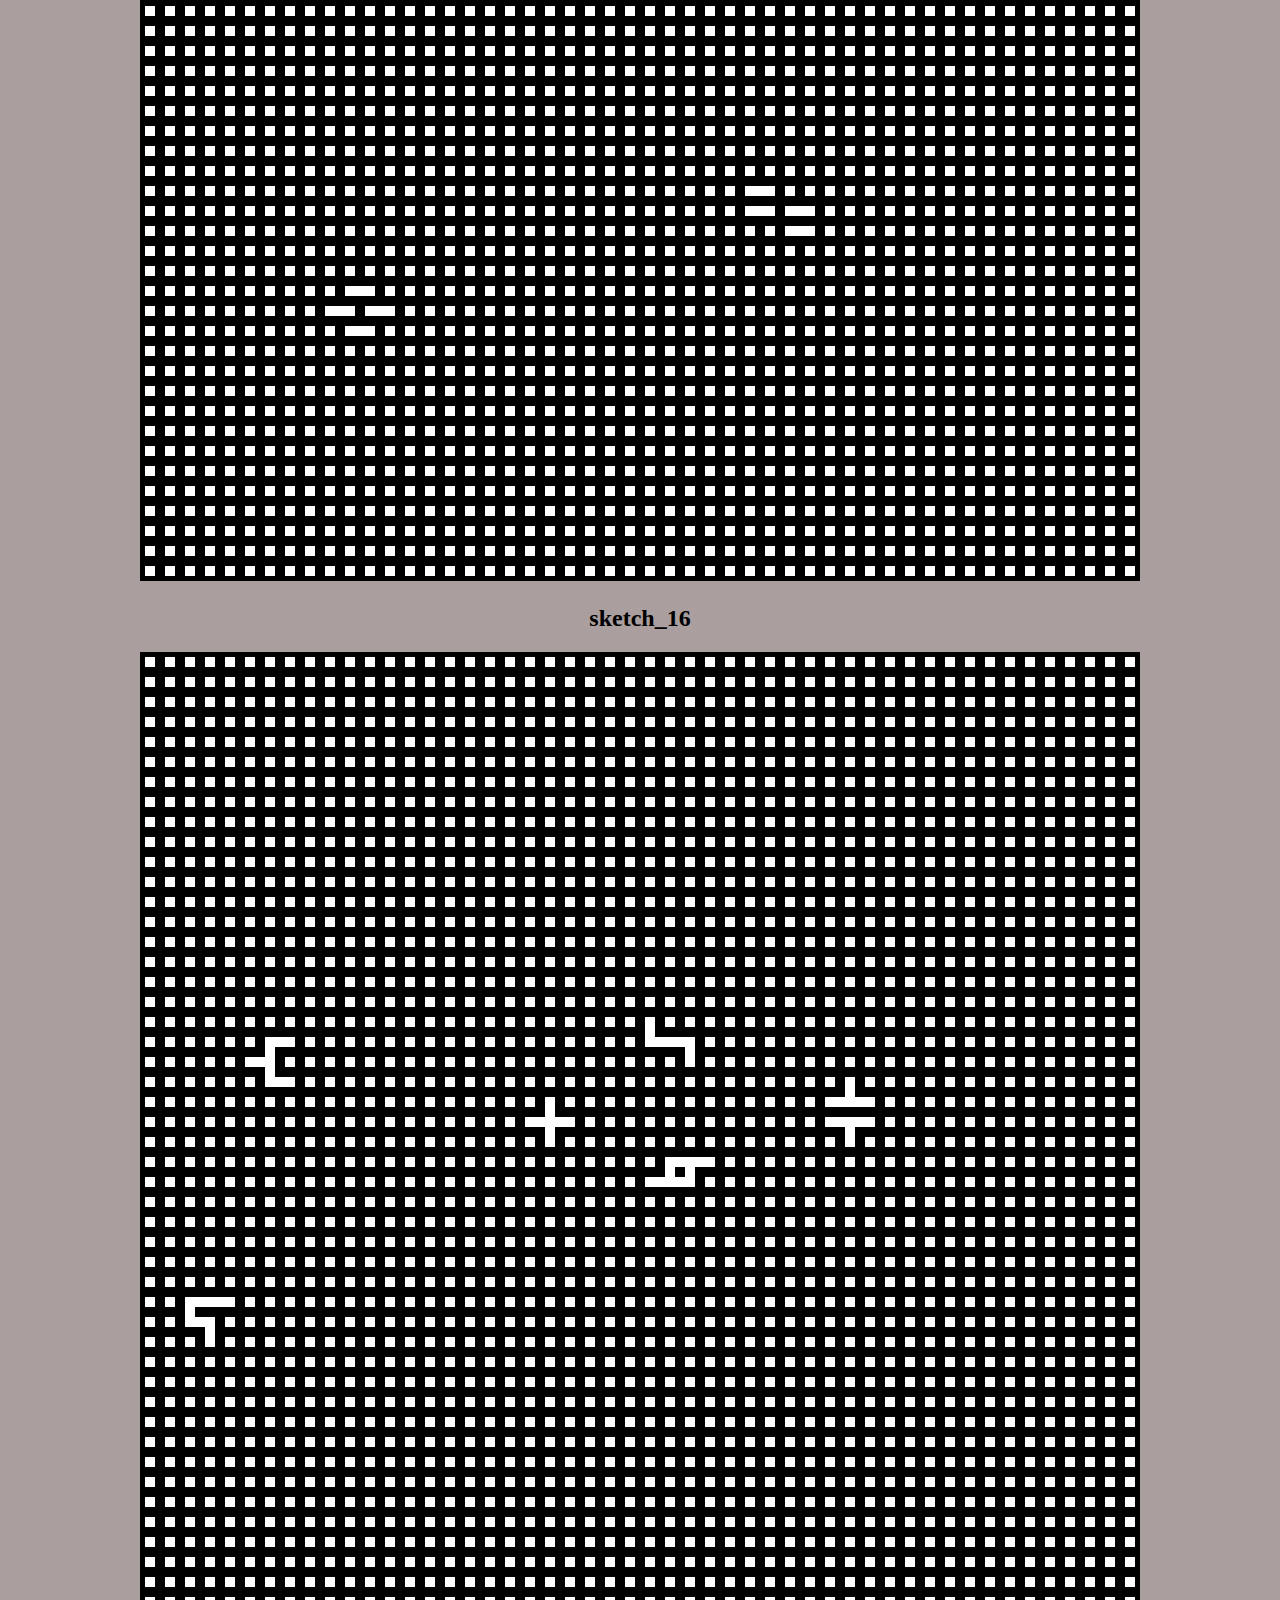
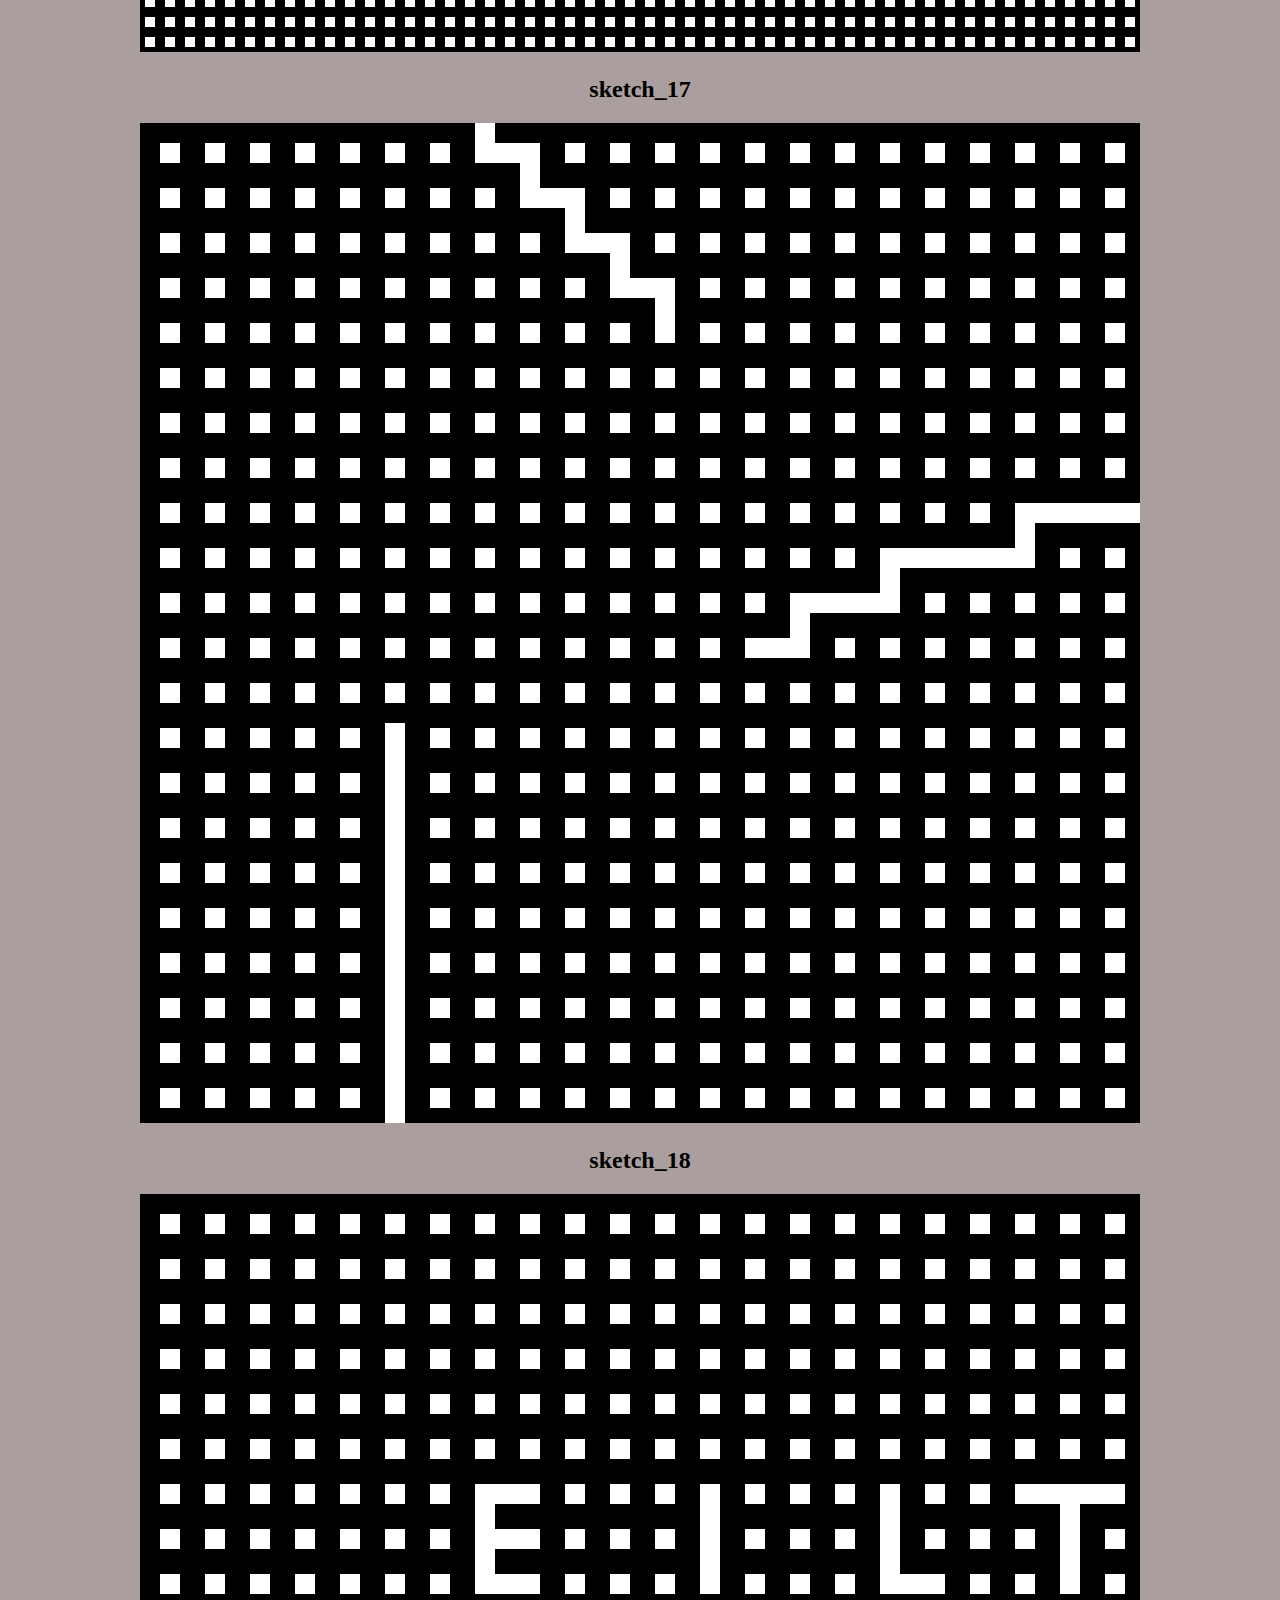
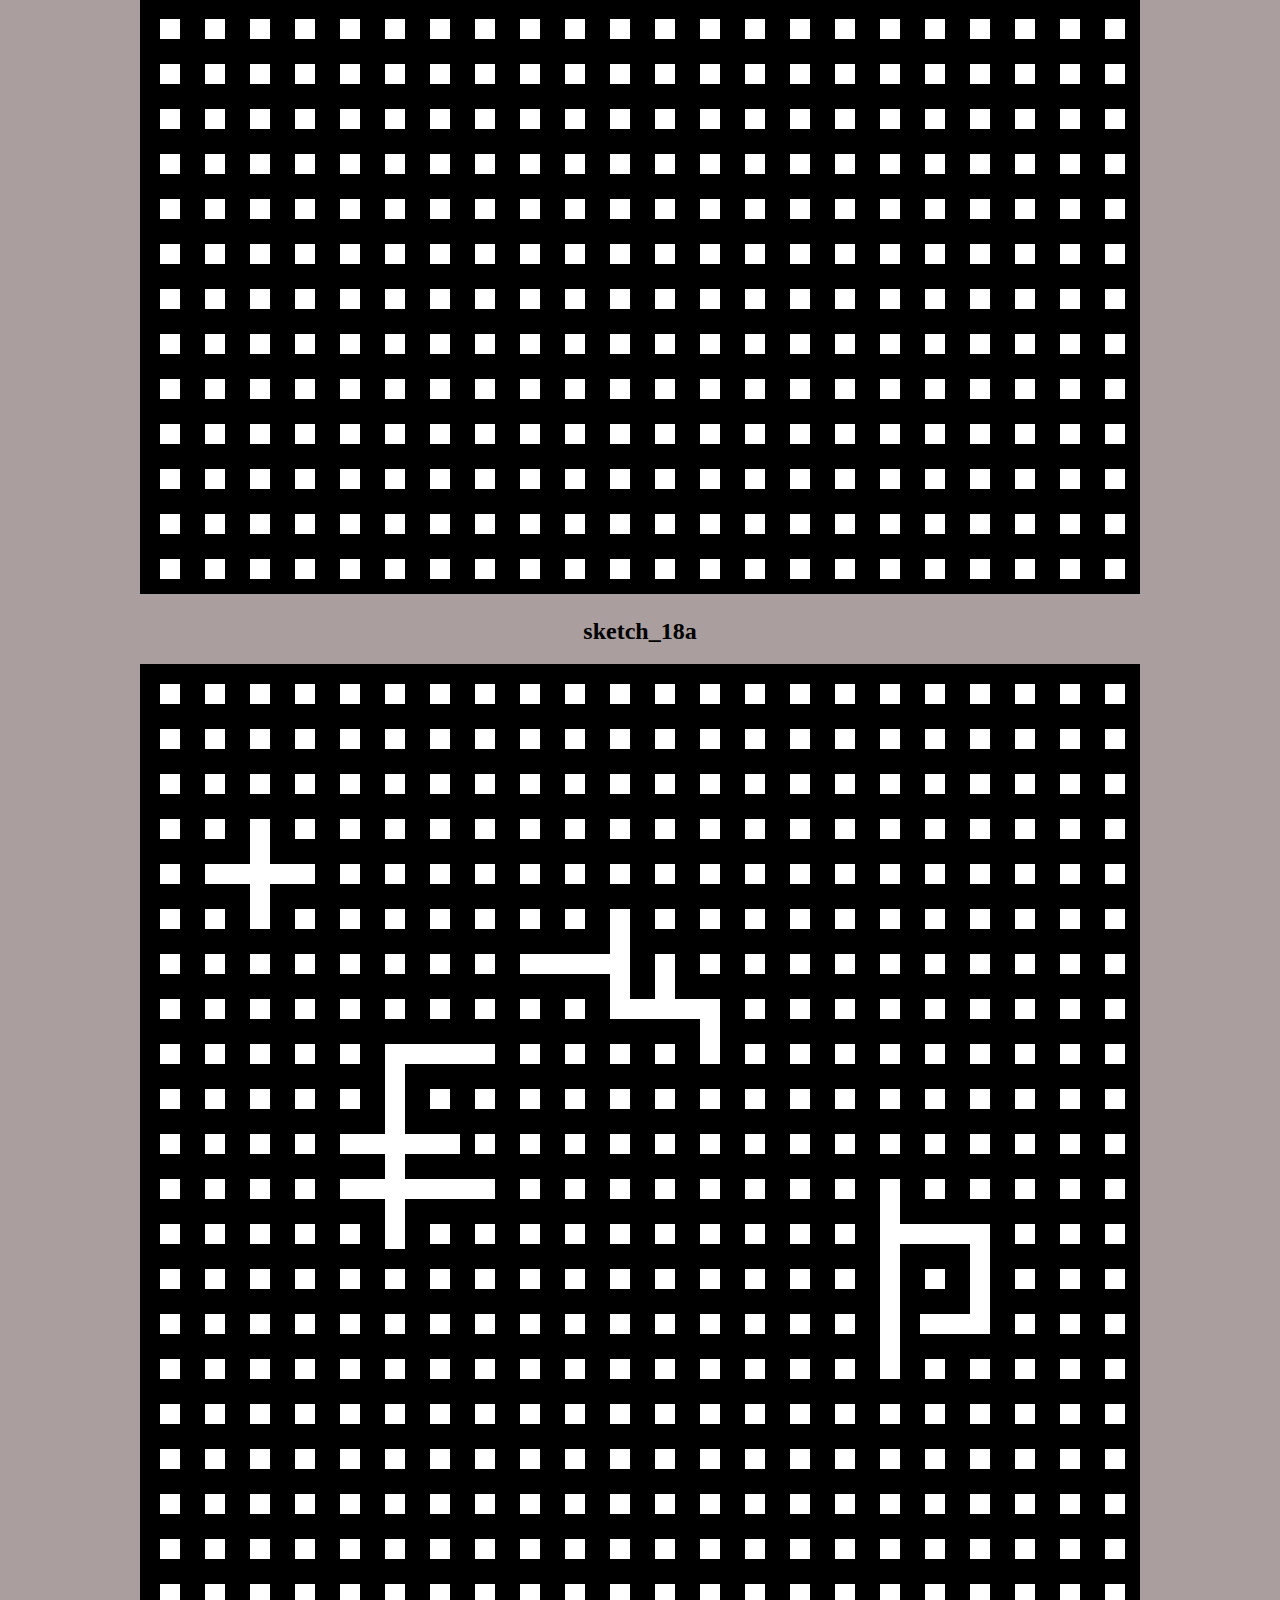
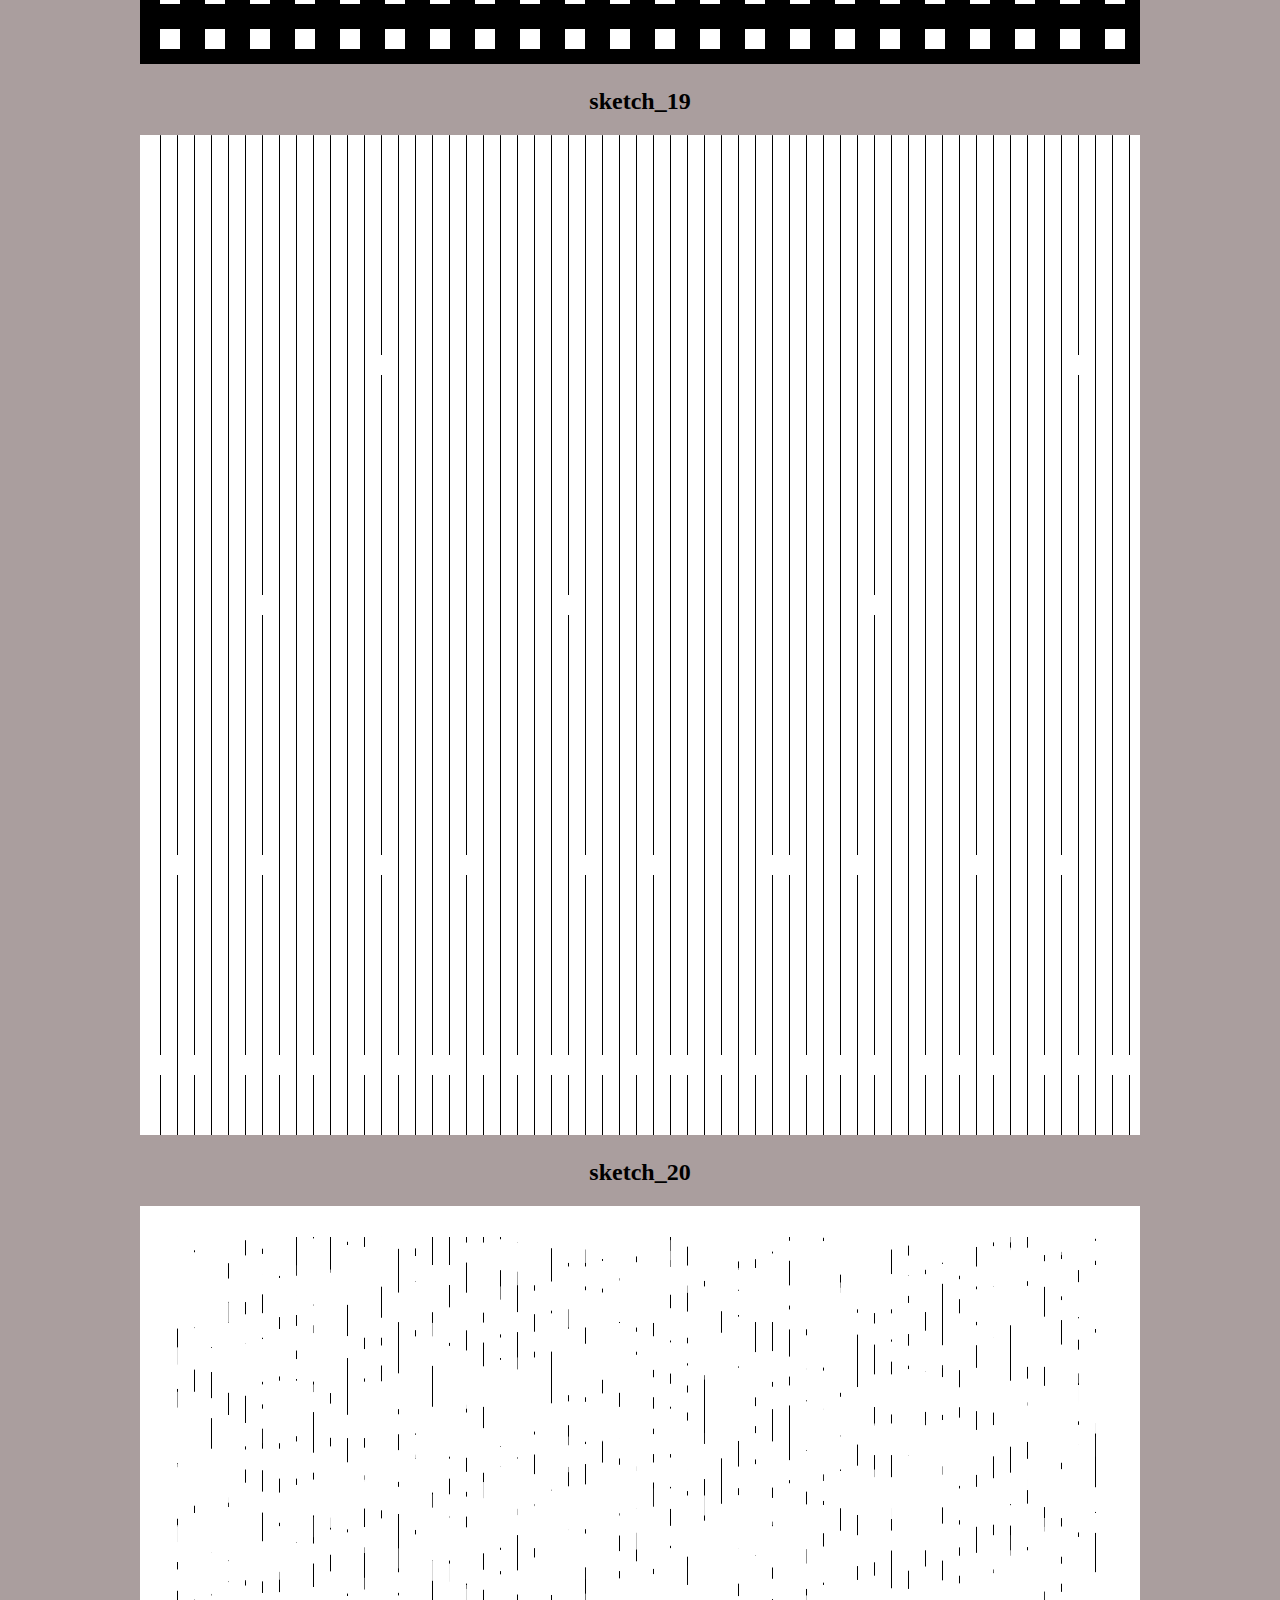
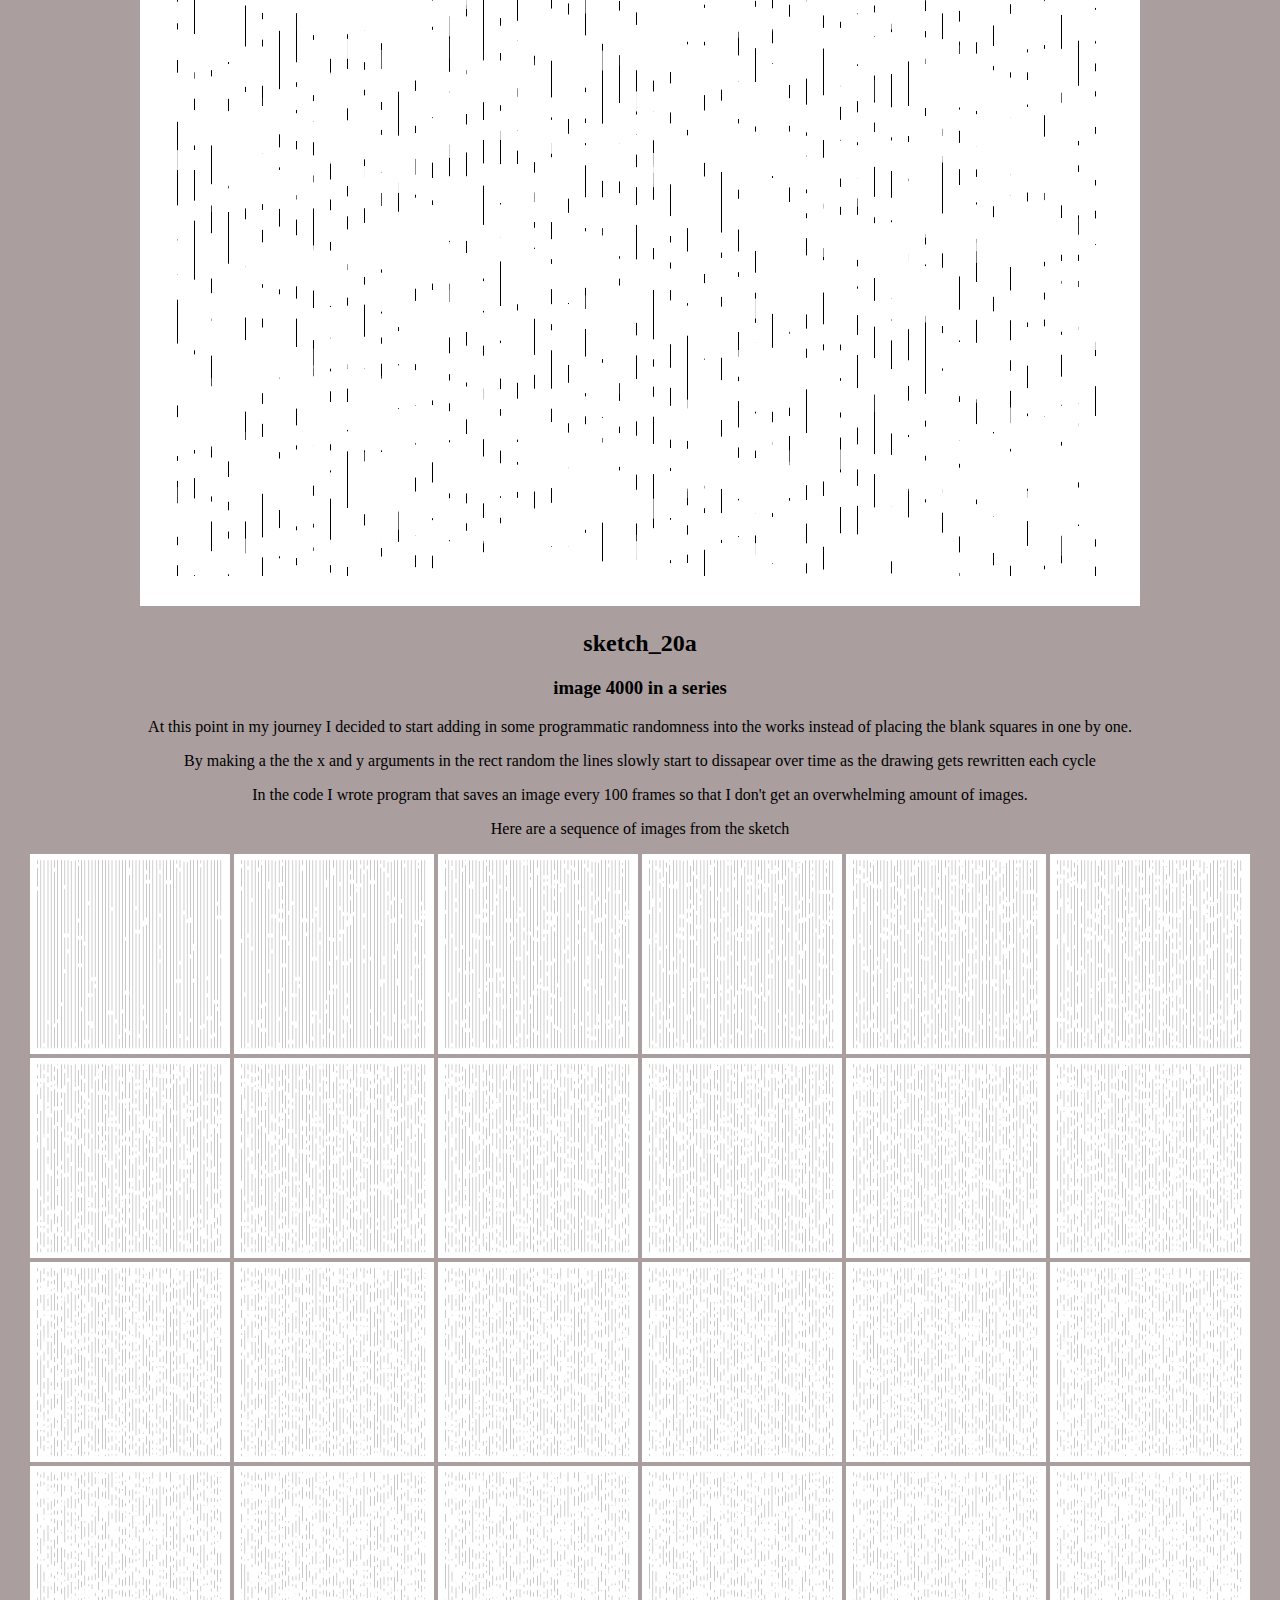
==== commit 70ca9476: "added images" ====
--- a/index.html
+++ b/index.html
@@ -13,73 +13,70 @@
     <h1>My process through the Armin Hofmann Graphic Design Manual</h1>
 
     <h2>sketch_1</h2>
-<img src="assets/images/image_0001.png">
+<img src="assets/images/image_1.png">
 
 
 <h2>sketch_6</h2>
-<img src="assets/images/image_0002.png">
+<img src="assets/images/image_6a.png">
 
 
 
   <h2>sketch_7</h2>
-  <img src="assets/images/image_0003.png">
+  <img src="assets/images/image_7.png">
 
 
   <h2>sketch_7a</h2>
-<img src="assets/images/image_0003b.png">
+<img src="assets/images/image_7a.png">
 
 <h2>sketch_8</h2>
-<img src="assets/images/image_0004.png">
+<img src="assets/images/image_8.png">
 
 <h2>sketch_9</h2>
-<img src="assets/images/image_0005.png">
+<img src="assets/images/image_9.png">
 
 <h1>sketch_10</h1>
-<img src="assets/images/image_0006a.png">
+<img src="assets/images/image_10a.png" width="600">
+<img src="assets/images/image_10b.png"  width="600">
+<img src="assets/images/image_10c.png"  width="600">
+<img src="assets/images/image_10d.png"  width="600">
 
 <h2>sketch_13</h2>
-<img src="assets/images/image_0006b.png">
+<img src="assets/images/image_13.png">
 
 <h2>sketch_14</h2>
-<img src="assets/images/image_0006c.png">
+<img src="assets/images/image_14.png">
 
 <h2>sketch_15</h2>
-<img src="assets/images/image_0006d.png">
+<img src="assets/images/image_15.png">
 
 <h2>sketch_16</h2>
-<img src="assets/images/image_0007a.png">
+<img src="assets/images/image_16.png">
 
 <h2>sketch_17</h2>
-<img src="assets/images/image_0007b.png">
-
-<h2>sketch_18c</h2>
-<img src="assets/images/image_0007c.png">
+<img src="assets/images/image_17.png">
+
+<h2>sketch_18</h2>
+<img src="assets/images/image_18.png">
 
 <h2>sketch_18a</h2>
-<img src="assets/images/image_0007d.png">
+<img src="assets/images/image_18a.png">
 
 
 <h2>sketch_19</h2>
-<img src="assets/images/image_0007e.png">
+<img src="assets/images/image_19.png">
 
 
 <h2>sketch_20</h2>
-<img src="assets/images/image_0007f.png">
-
-
-<h2>sketch_21</h2>
-<img src="assets/images/image_0007g.png">
-
-<h2>sketch_22</h2>
-<img src="assets/images/image_0008a.png">
-
-<h2>sketch_22a</h2>
+<img src="assets/images/image_20_4000.png">
+
+<h2>sketch_20a</h2>
 <h3>image 4000 in a series</h3>
     <p>At this point in my journey I decided to start adding in some programmatic randomness into the works instead of
       placing the blank squares in one by one.</p>
     <p>By making a the the x and y arguments in the rect random the lines slowly start to dissapear over time as the drawing gets rewritten each cycle</p>
     <p>In the code I wrote program that saves an image every 100 frames so that I don't get an overwhelming amount of images.</p>
-    <img src="assets/images/image_0008b_4000.png">
+    
+ 
 
     <p>Here are a sequence of images from the sketch</p>
 
@@ -162,21 +159,49 @@
     <img src="Sketches/sketch_20/png/output/image_7800.png" width="200">
     <img src="Sketches/sketch_20/png/output/image_7900.png" width="200">
 
-    
-<h2>sketch_0008c</h2>
-<img src="assets/images/image_0008c.png">
-
-
-<h2>sketch_0008d</h2>
-<img src="assets/images/image_0008d.png">
-
-
-
-<h1>sketch_0008dd</h1>
-<p>
-  <img src="assets/images/image_0008dd.png">
-
-
-  <h1>sketch_0008e</h1>
-  <img src="assets/images/image_0008e.png">
+
+
+
+
+<h2>sketch_21</h2>
+<img src="assets/images/image_21.png">
+
+<h2>sketch_22</h2>
+<img src="assets/images/image_22.png">
+    
+    
+<h2>sketch_22a</h2>
+<img src="assets/images/image_22a.png">
+
+<h1>sketch_22a-k</h1>
+    <p>Again here I added a random function to the y axis of the black rect blocks to allow for
+      a random placement of the blocks in the sketch</p>
+
+    <img src="assets/images/image_22a.png" width="400">
+    <img src="assets/images/image_22b.png"  width="400">
+    <img src="assets/images/image_22c.png"  width="400">
+    <img src="assets/images/image_22d.png"  width="400">
+    <img src="assets/images/image_22e.png"  width="400">
+    <img src="assets/images/image_22f.png"  width="400">
+    <img src="assets/images/image_22g.png"   width="400">
+    <img src="assets/images/image_22h.png"  width="400" >
+    <img src="assets/images/image_22i.png"  width="400">
+        <img src="assets/images/image_22j.png"  width="400">
+
+
+
+	
+
+<h2>sketch_23</h2>
+<img src="assets/images/image_23.png">
+
+    
+
+<h1>sketch_24</h1>
+  <img src="assets/images/image_24.png">
+
+
+
+  
   </body>
+  
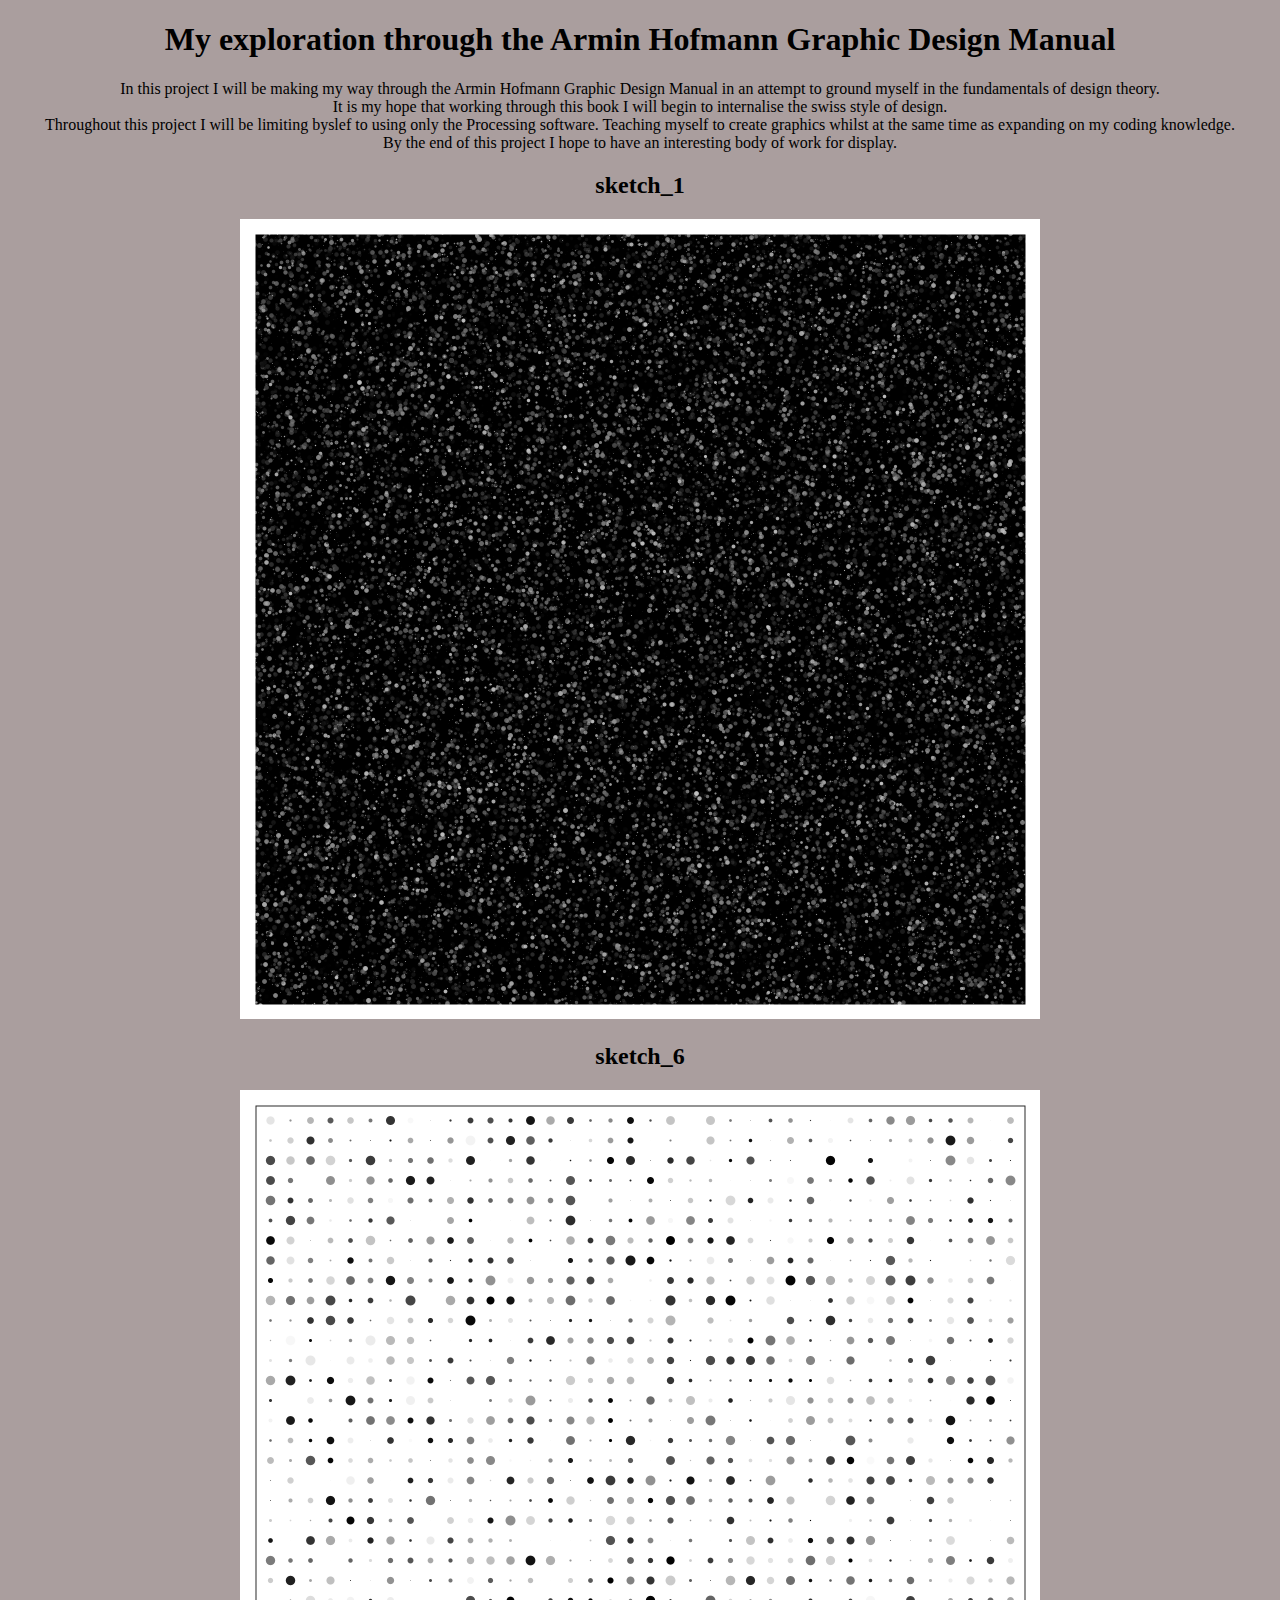
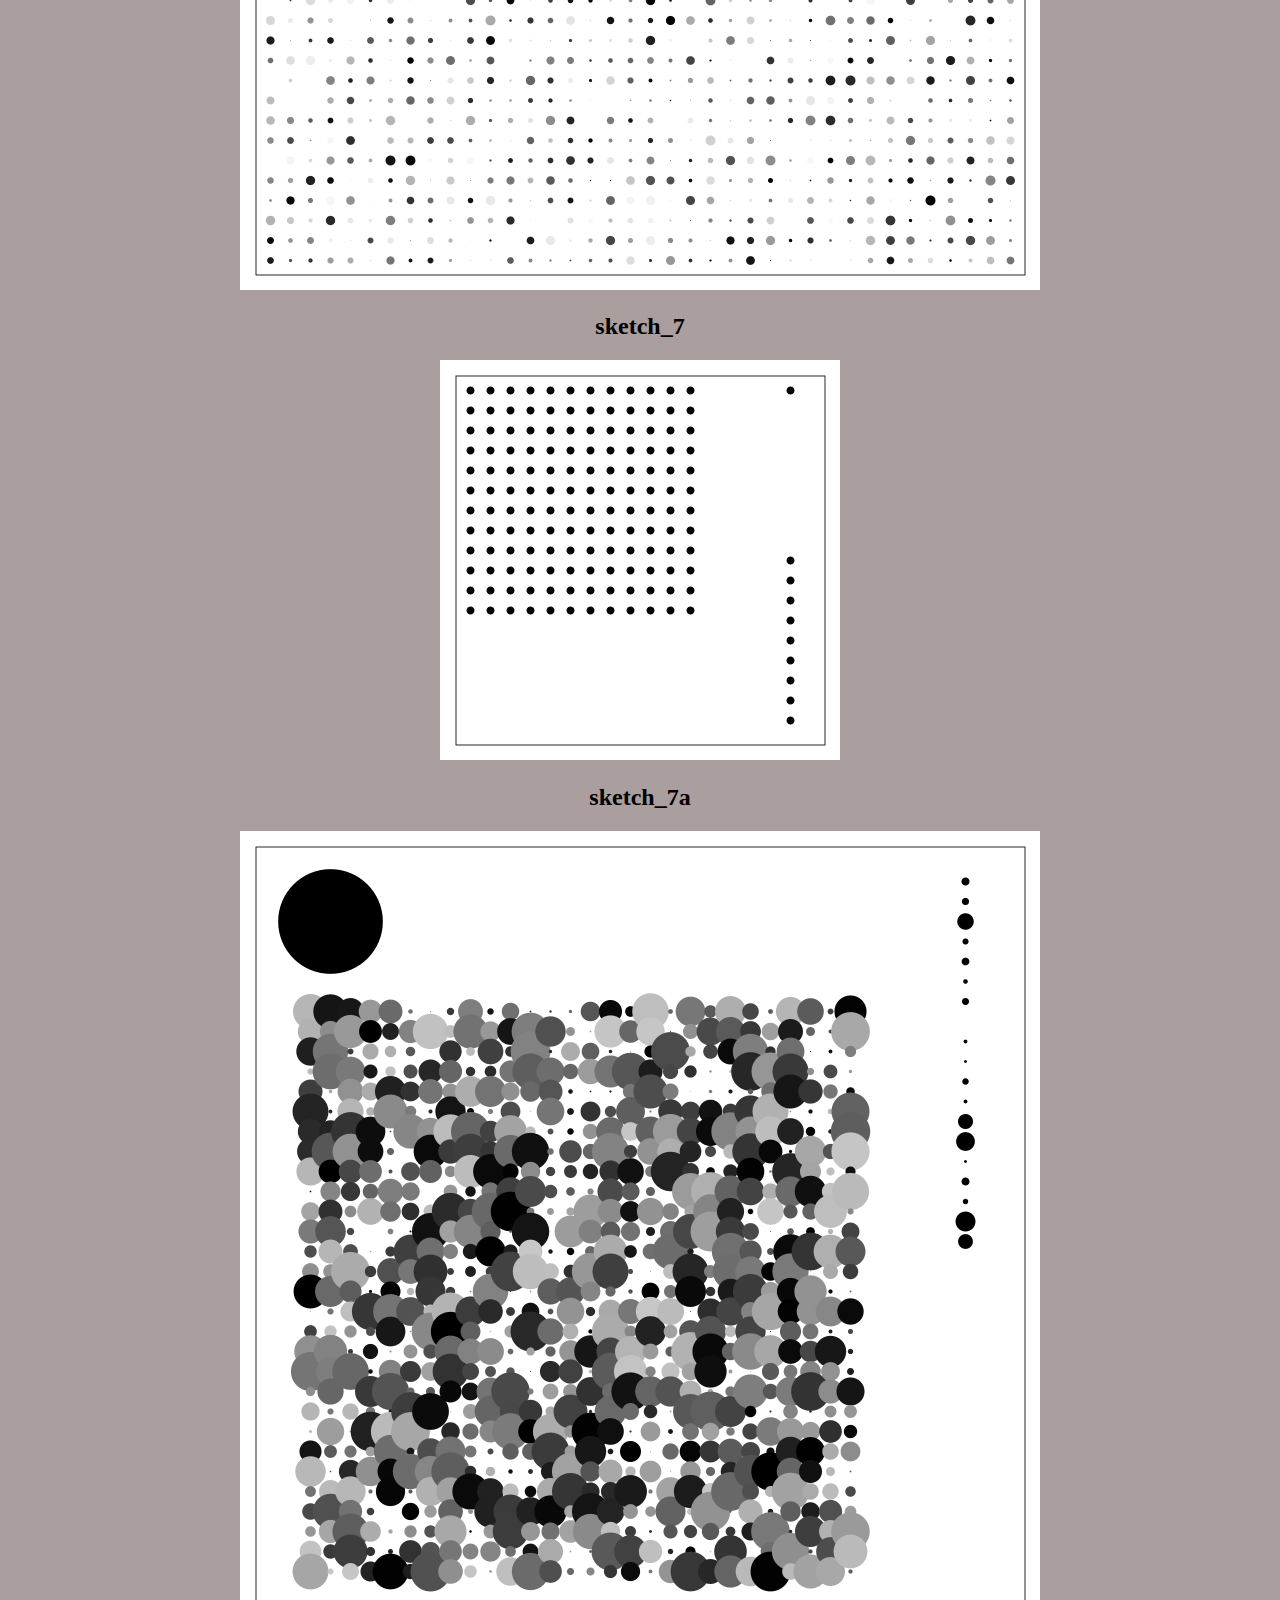
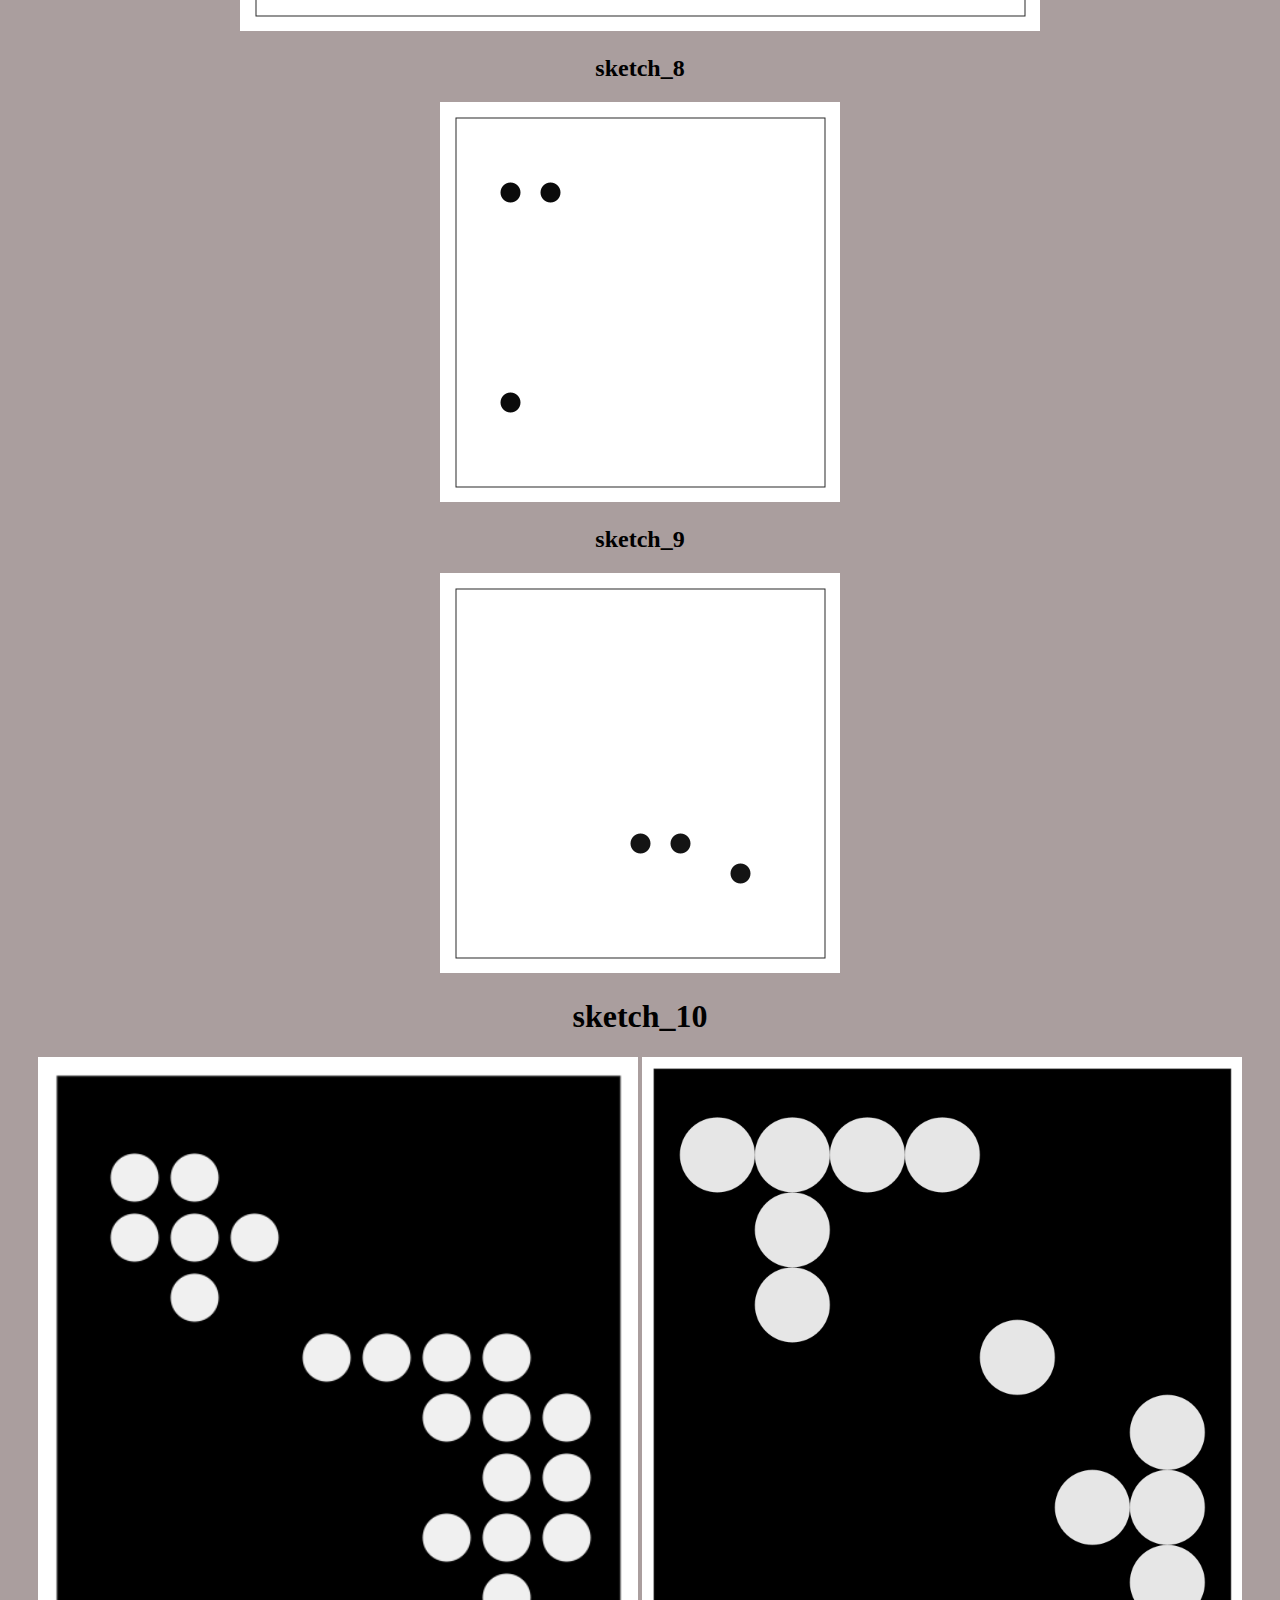
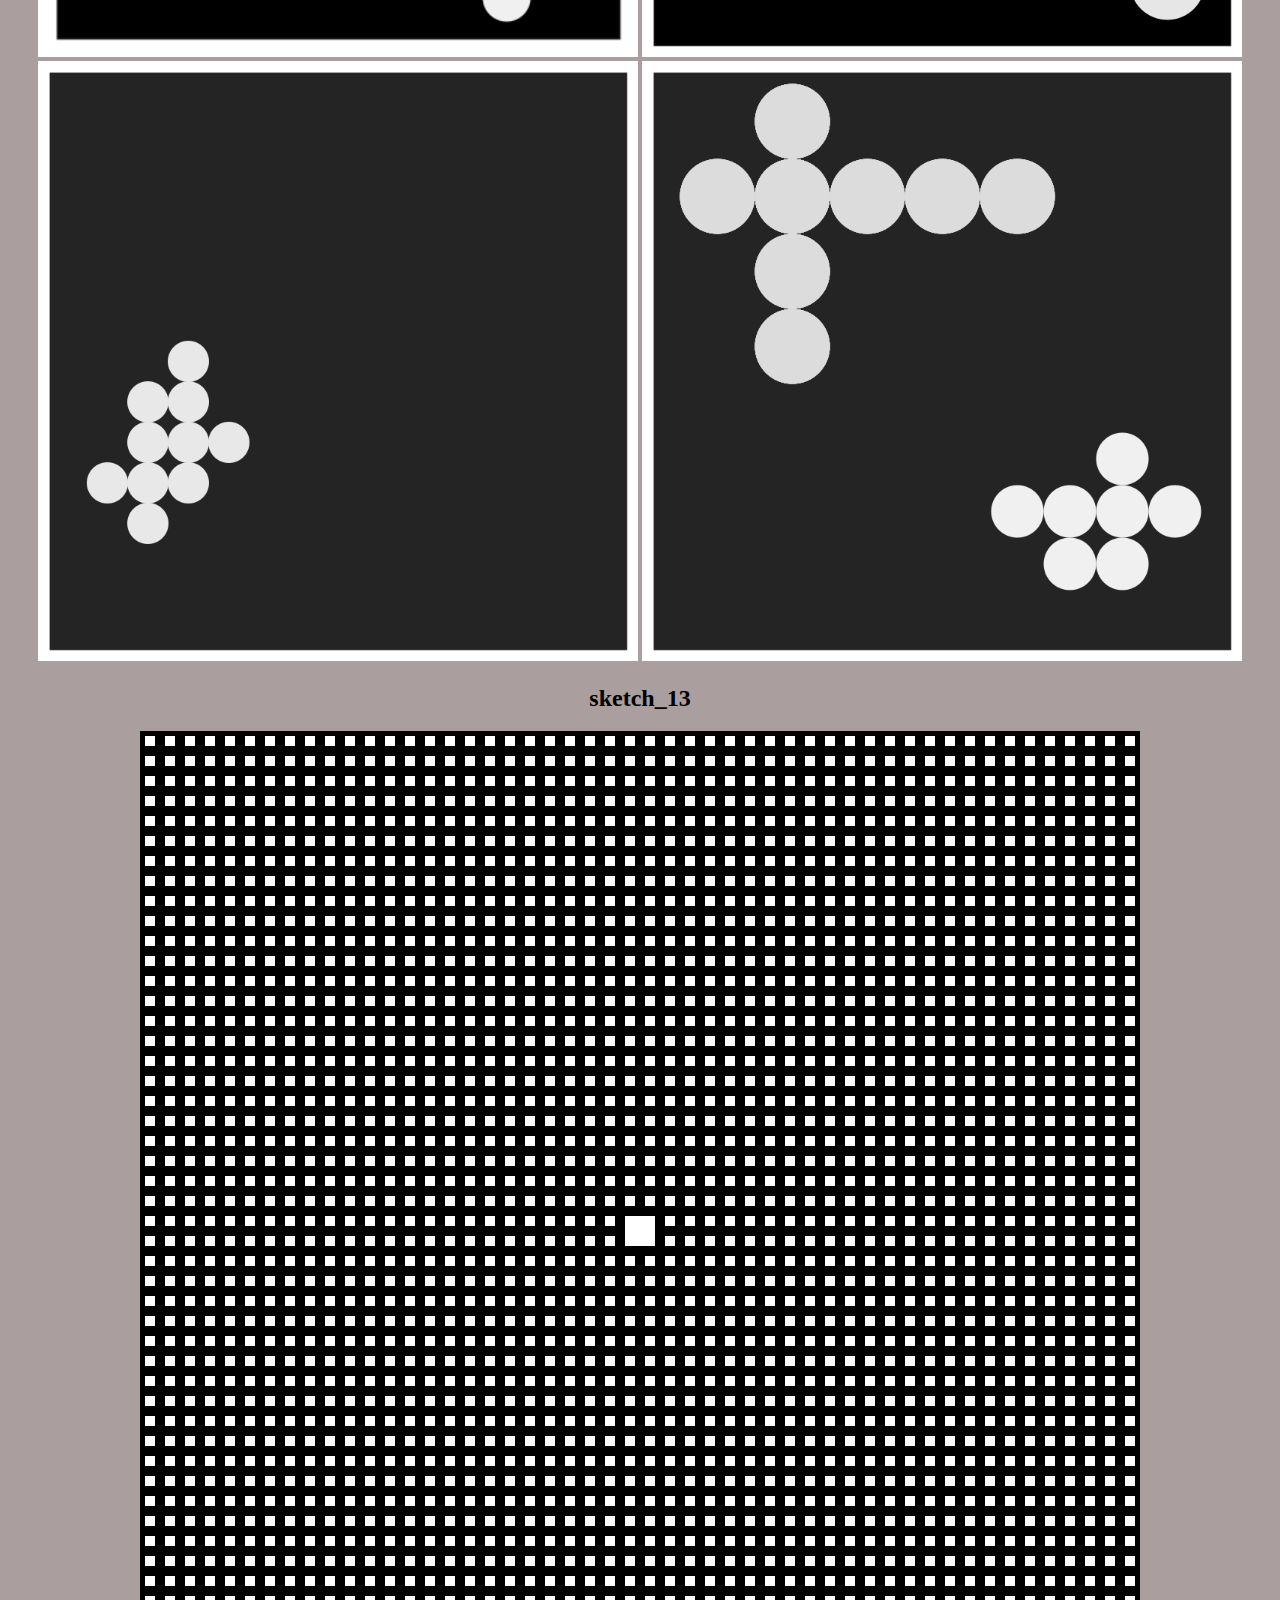
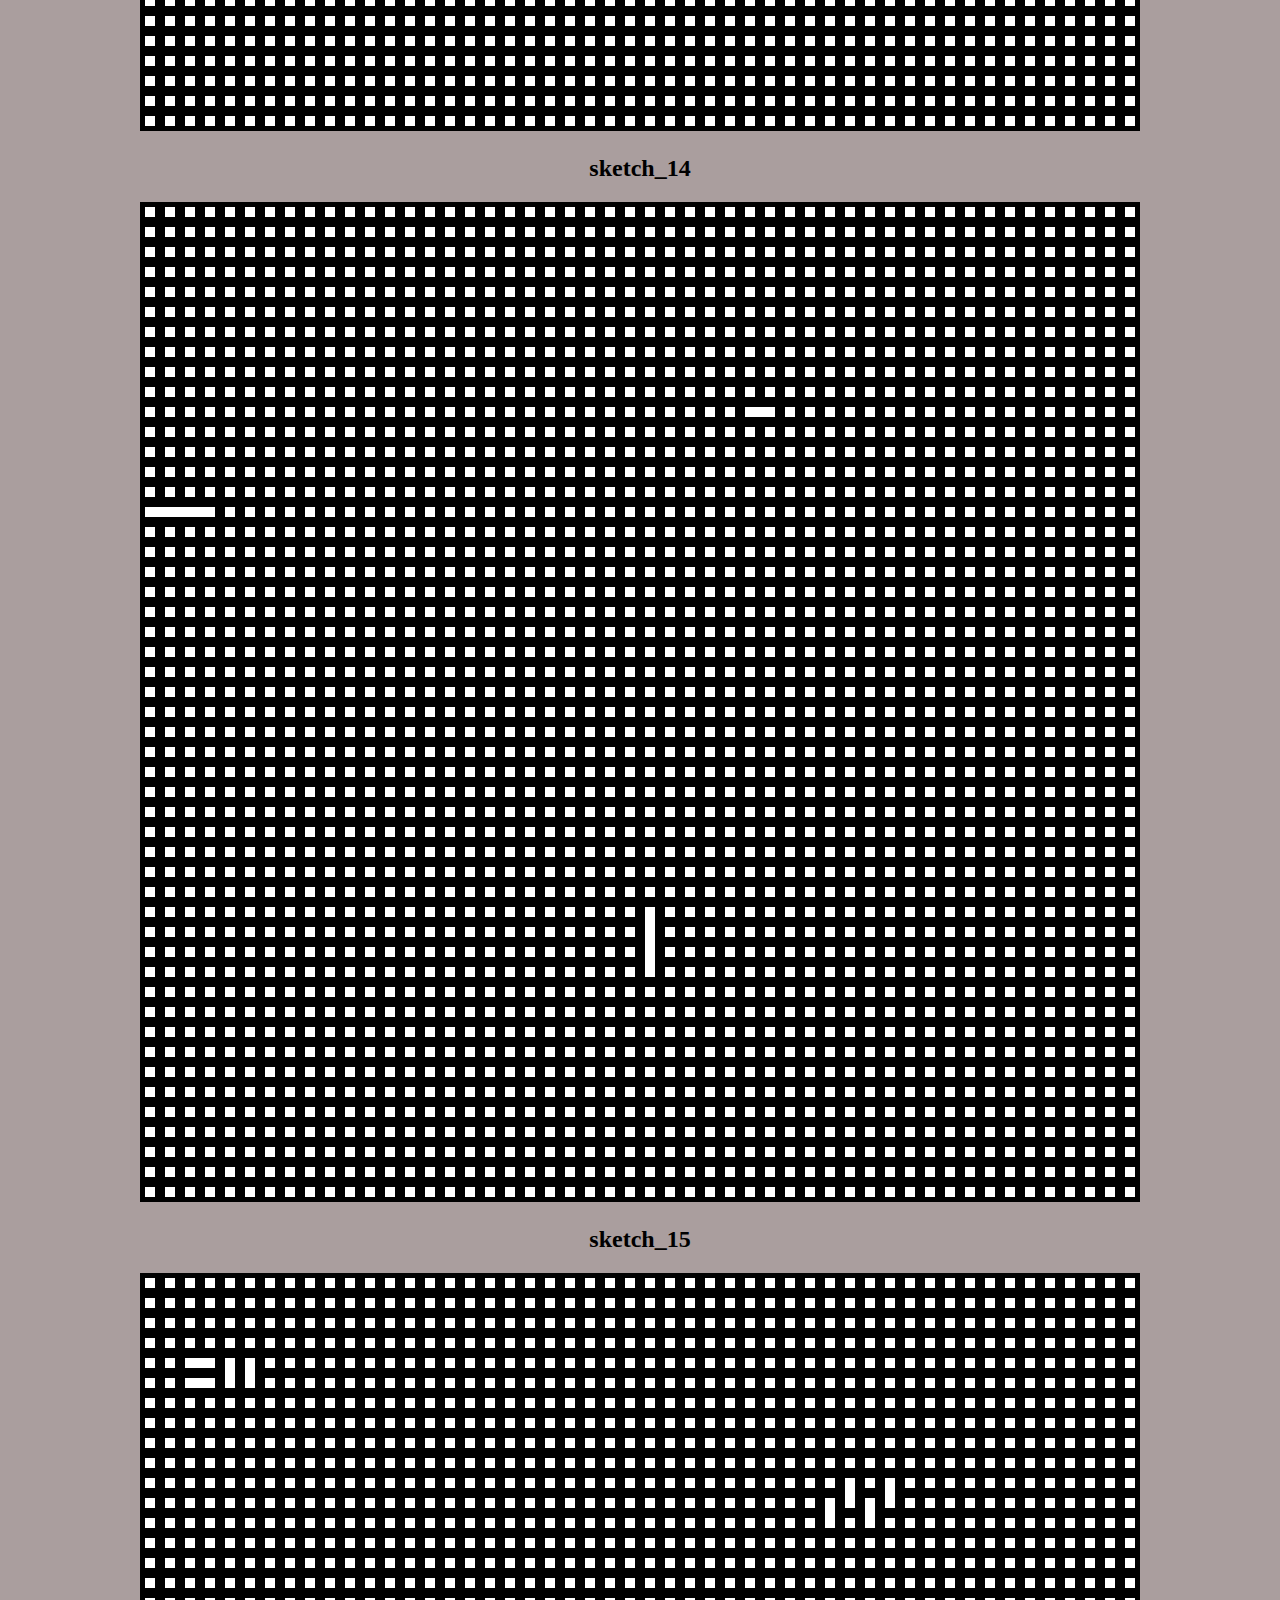
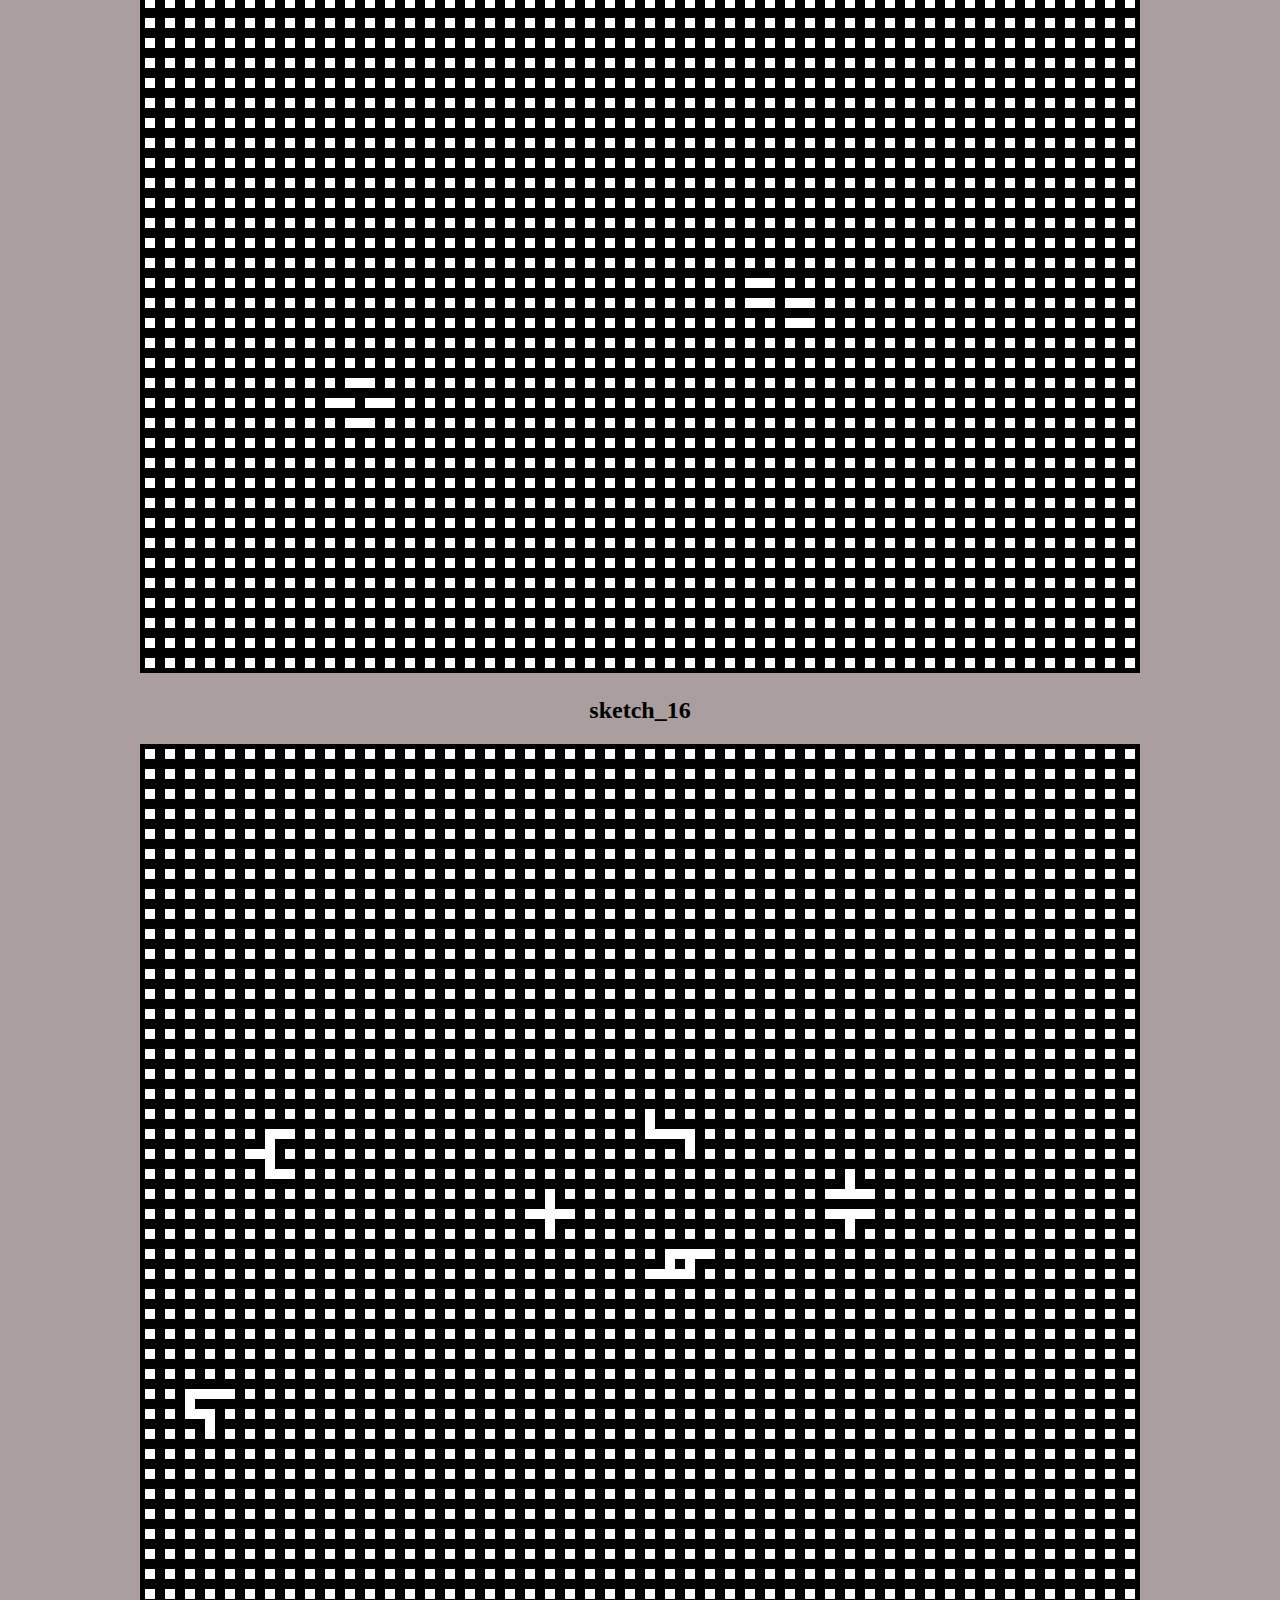
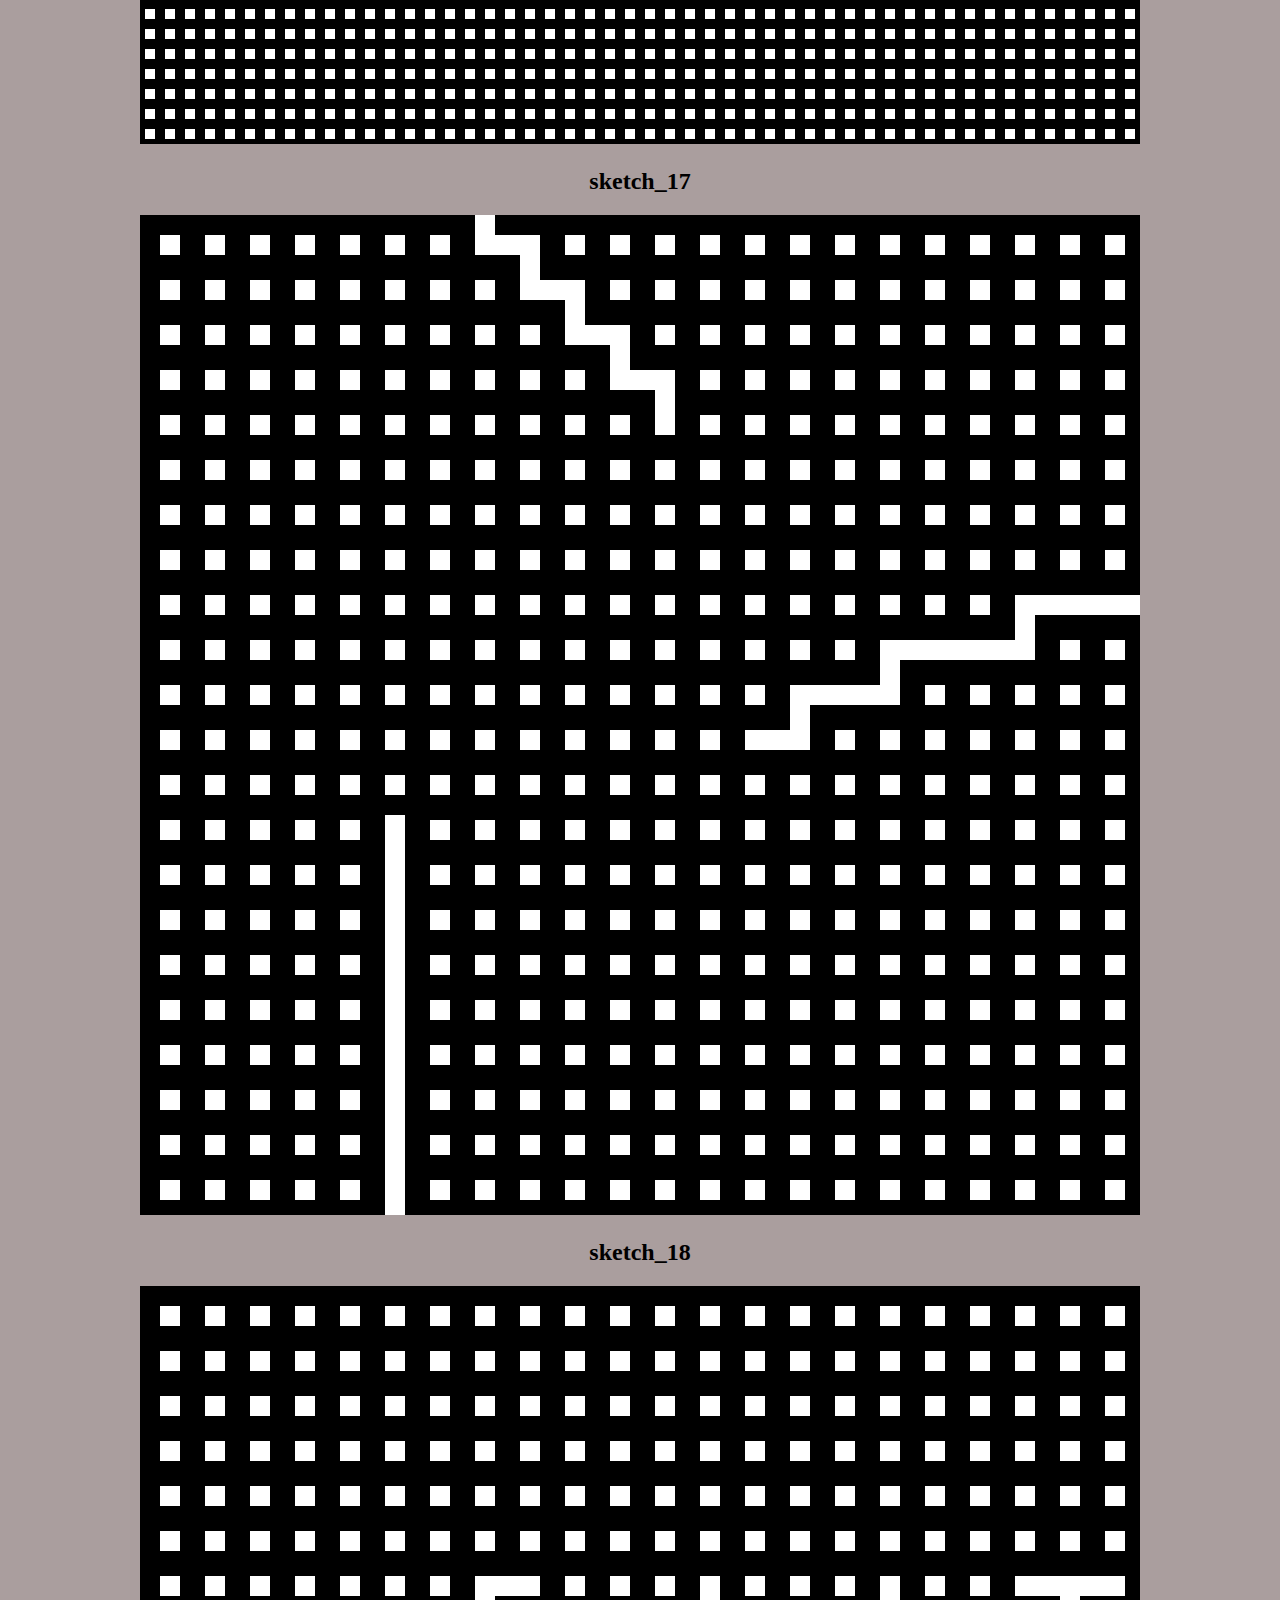
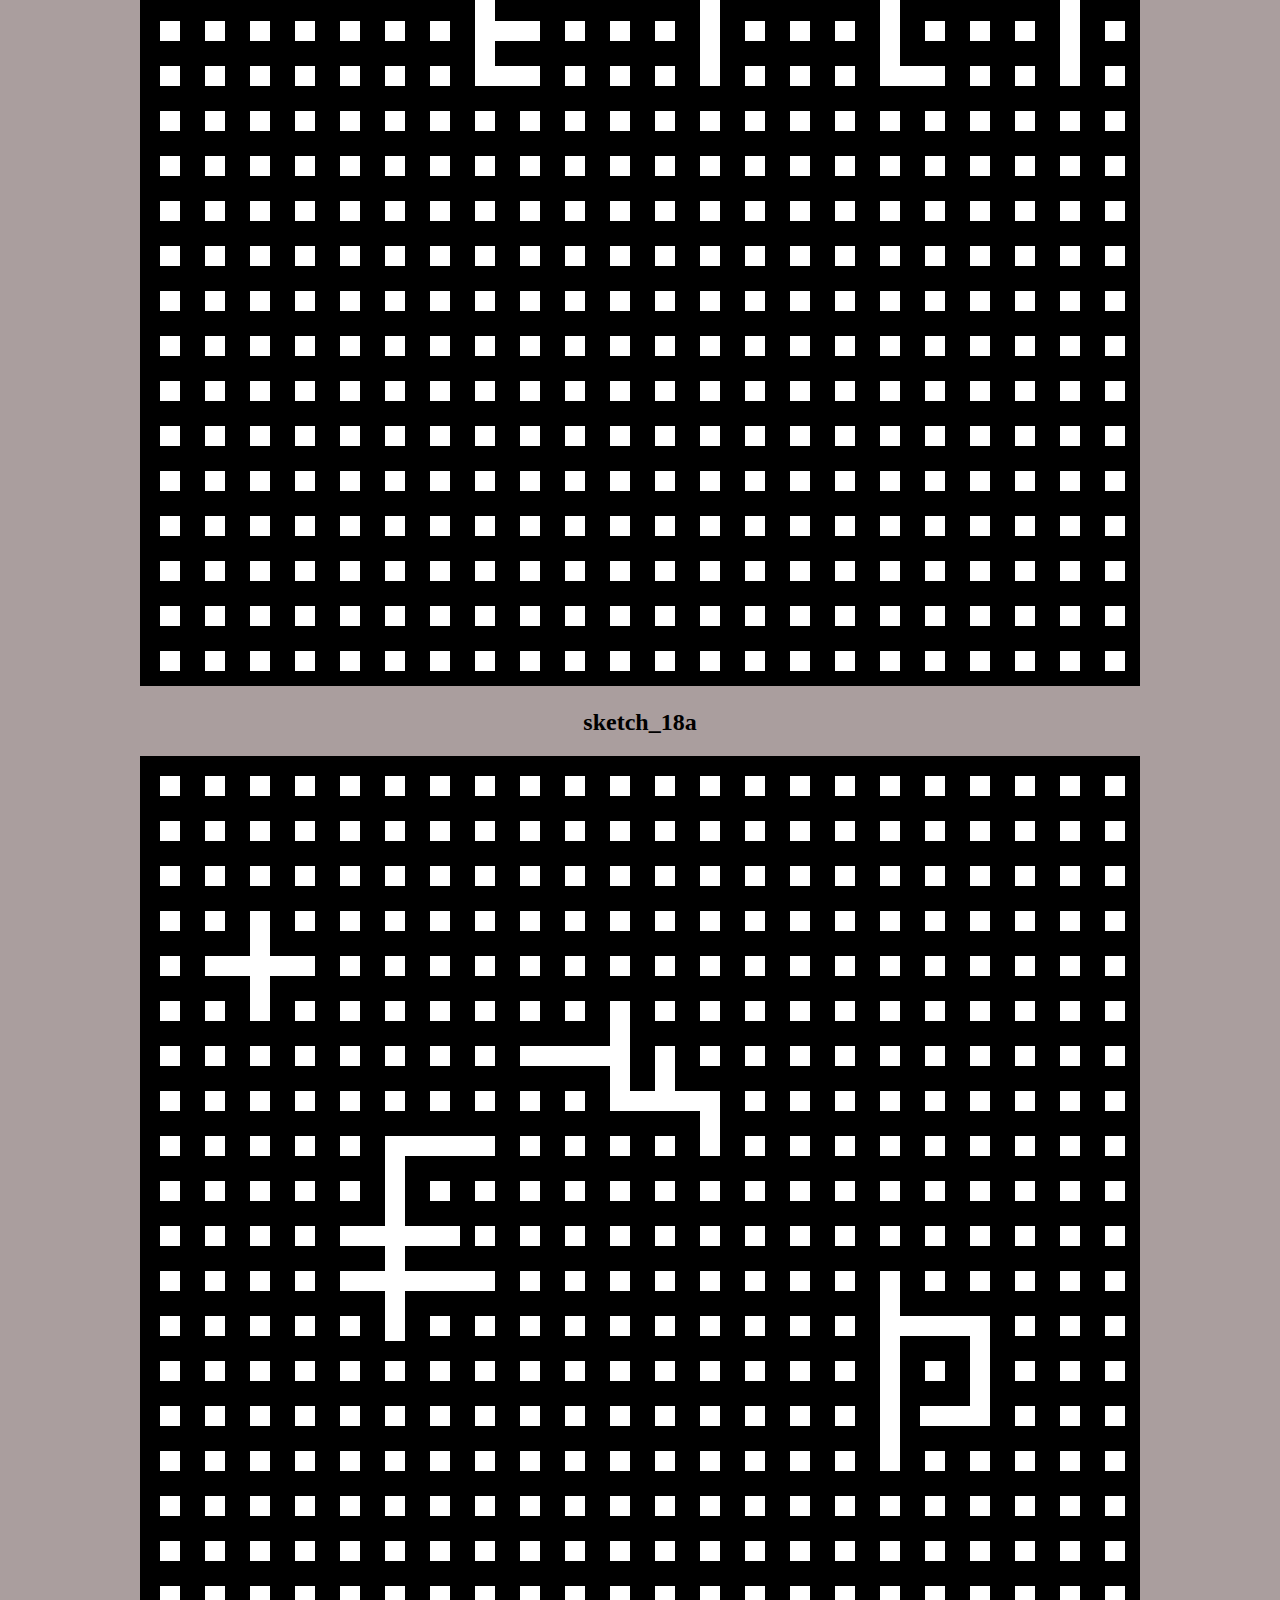
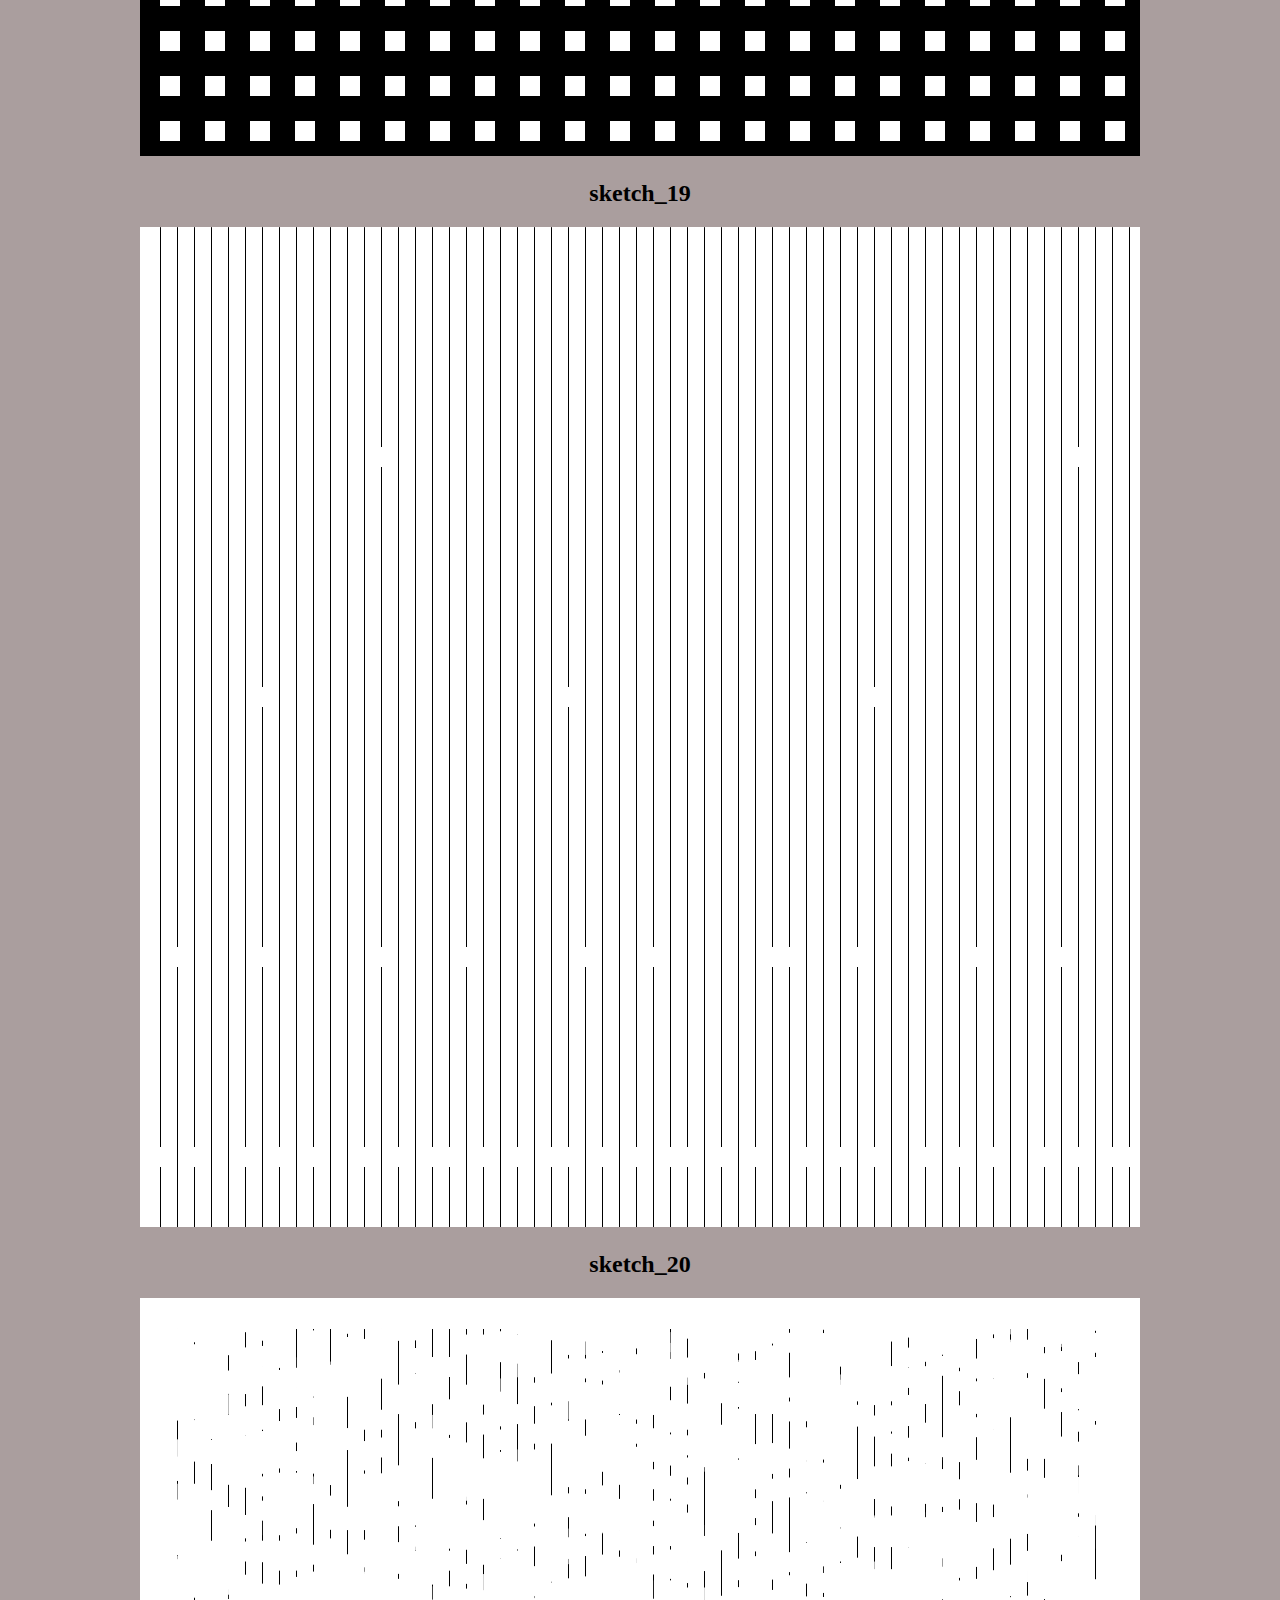
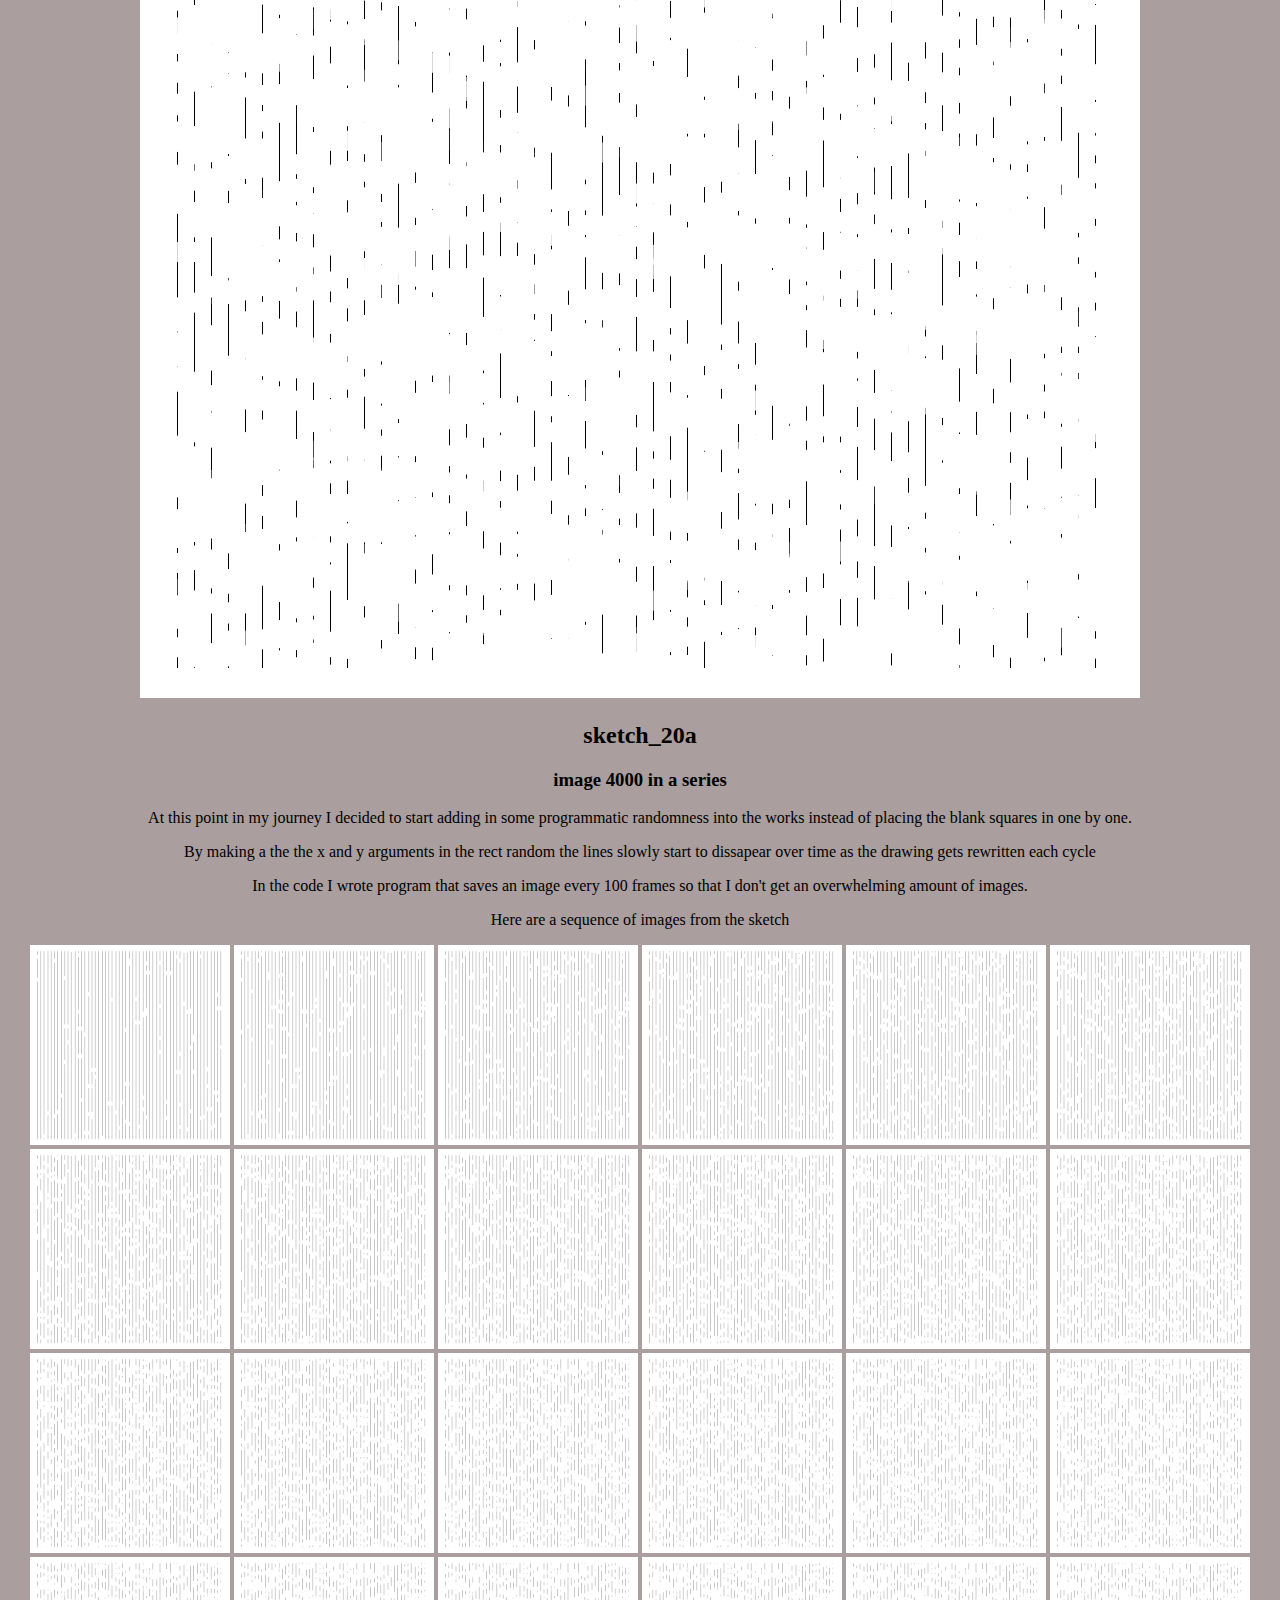
==== commit f1e80ae7: "Update index.html" ====
--- a/index.html
+++ b/index.html
@@ -10,7 +10,17 @@
   
 
   <body>
-    <h1>My process through the Armin Hofmann Graphic Design Manual</h1>
+    <h1>My exploration through the Armin Hofmann Graphic Design Manual</h1>
+    <p>In this project I will be making my way through the Armin Hofmann Graphic Design Manual in
+      an attempt to ground myself in the fundamentals of design theory. <br>
+      It is my hope that working through this book I will begin to internalise the swiss style of design. <br>
+      Throughout this project I will be limiting byslef to using only the Processing software. Teaching myself to create graphics whilst at the same time as expanding on my coding knowledge.<br>
+
+      By the end of this project I hope to have an interesting body of work for display.
+
+
+      </p>
+      
 
     <h2>sketch_1</h2>
 <img src="assets/images/image_1.png">
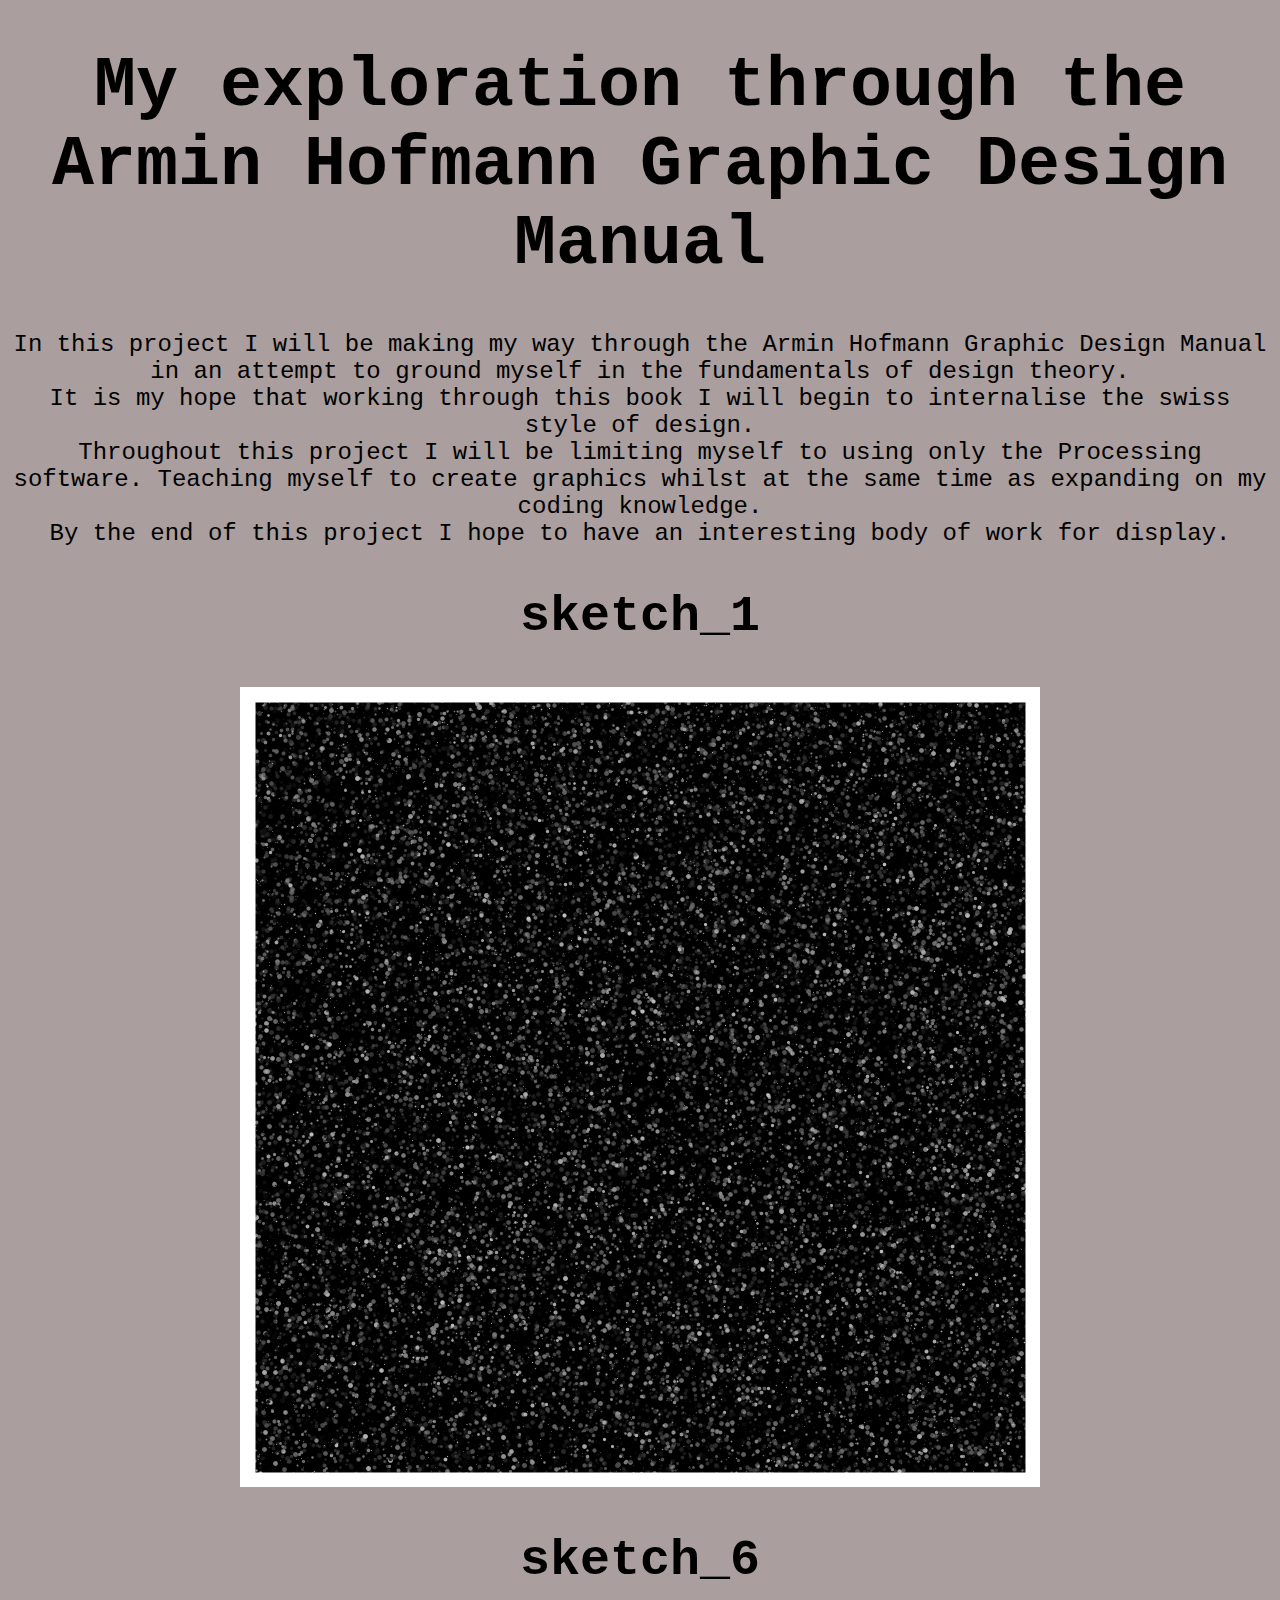
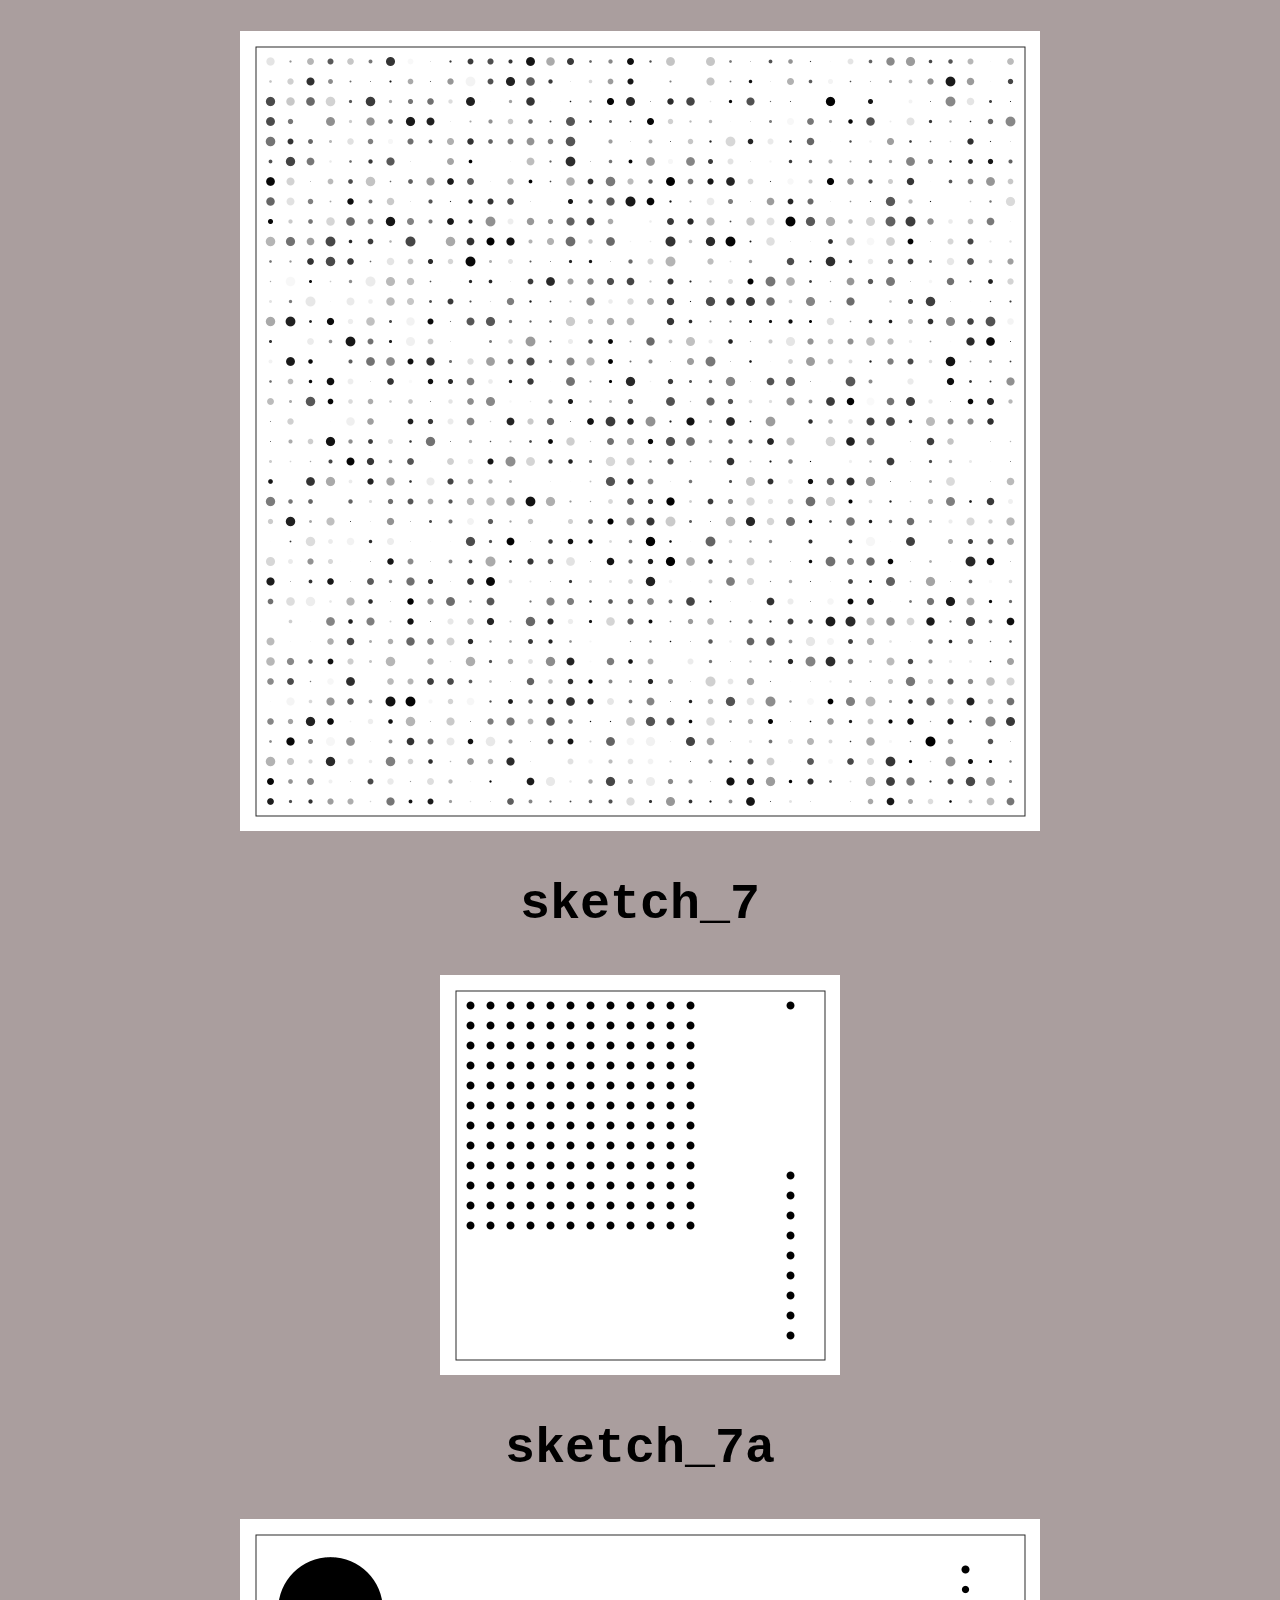
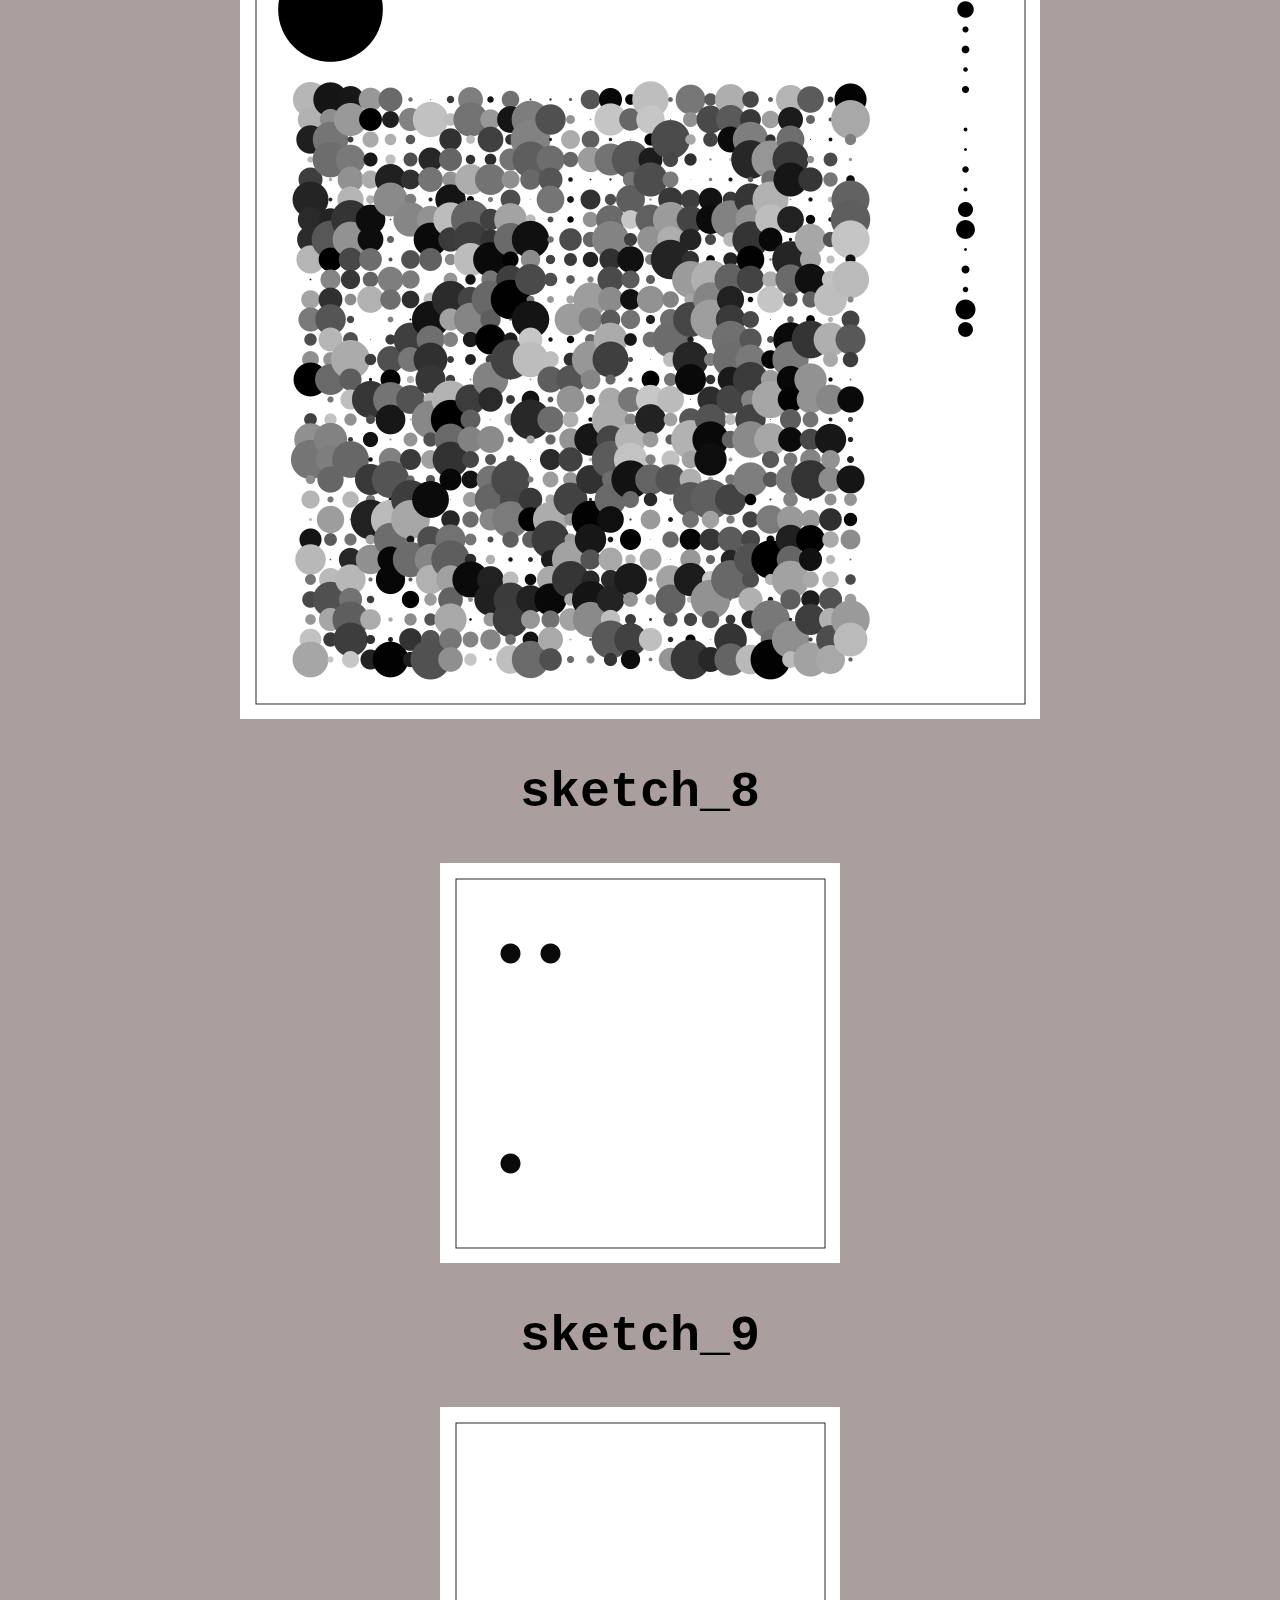
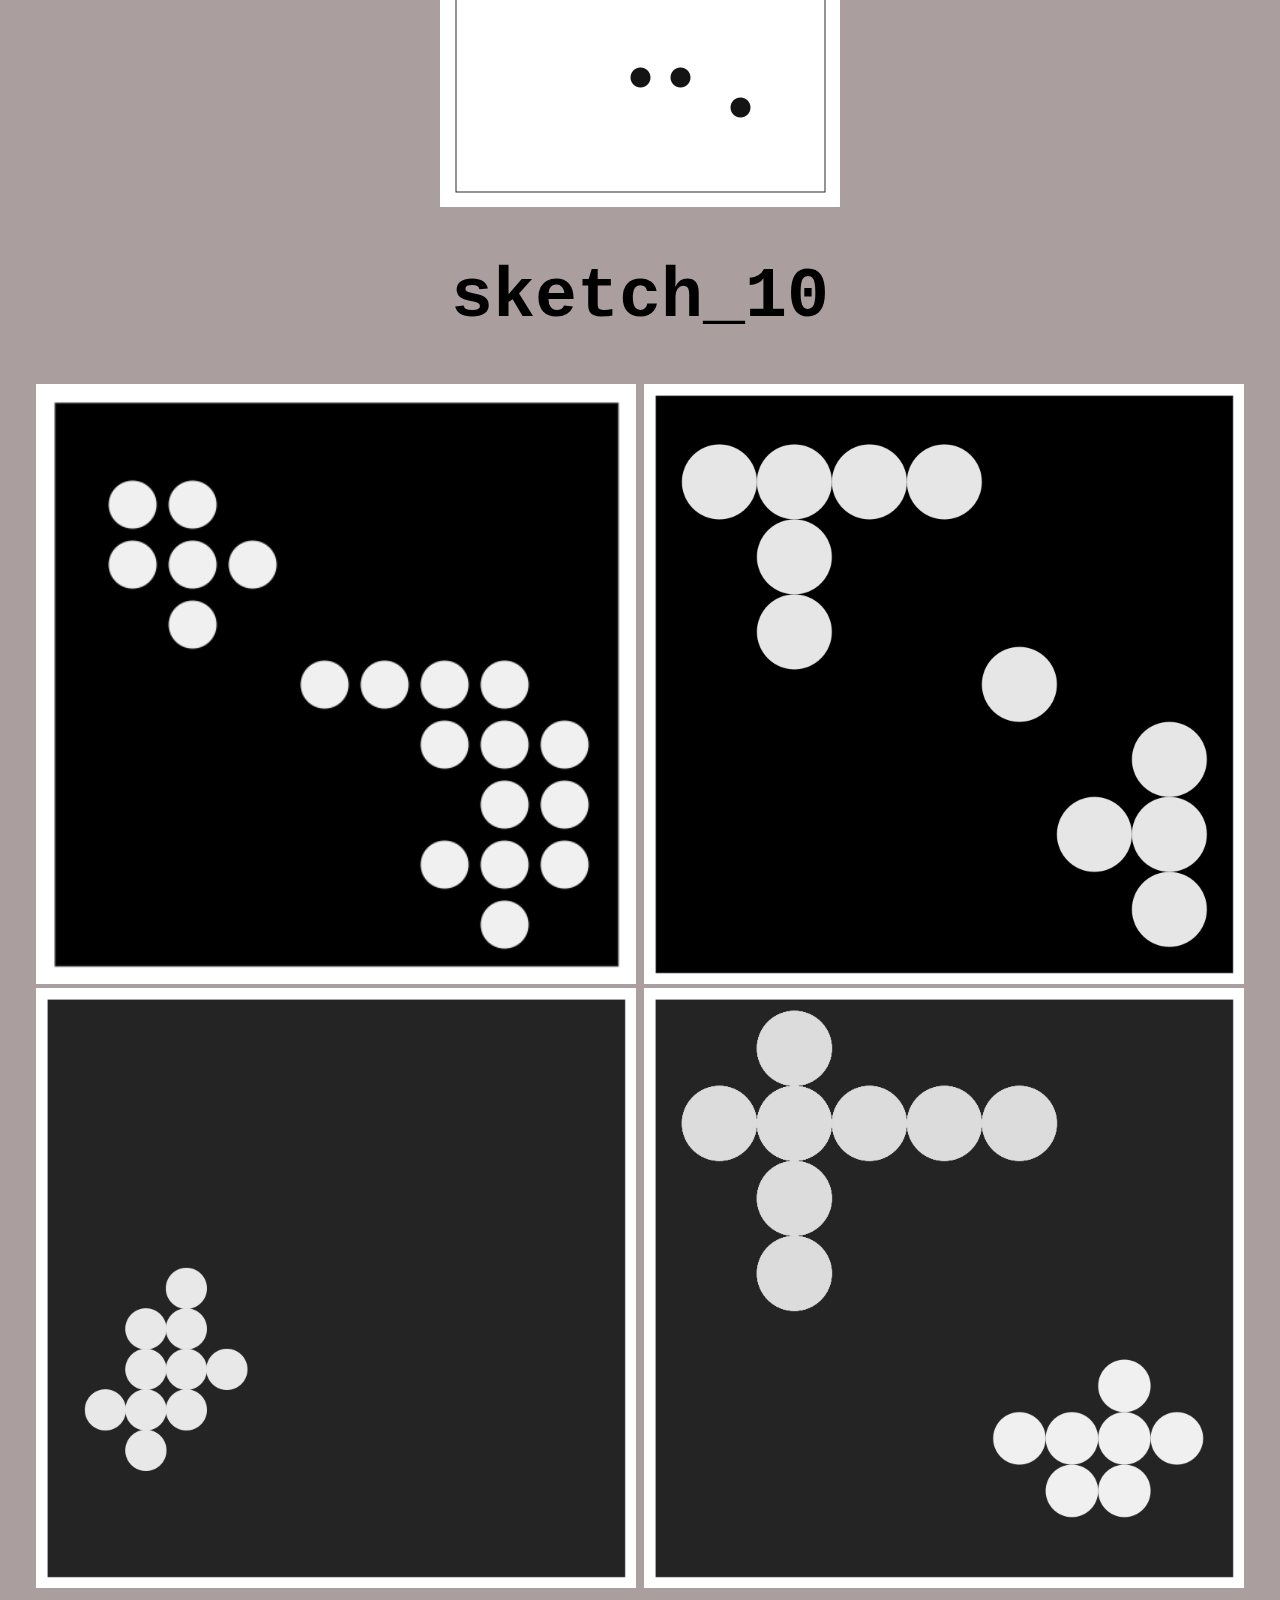
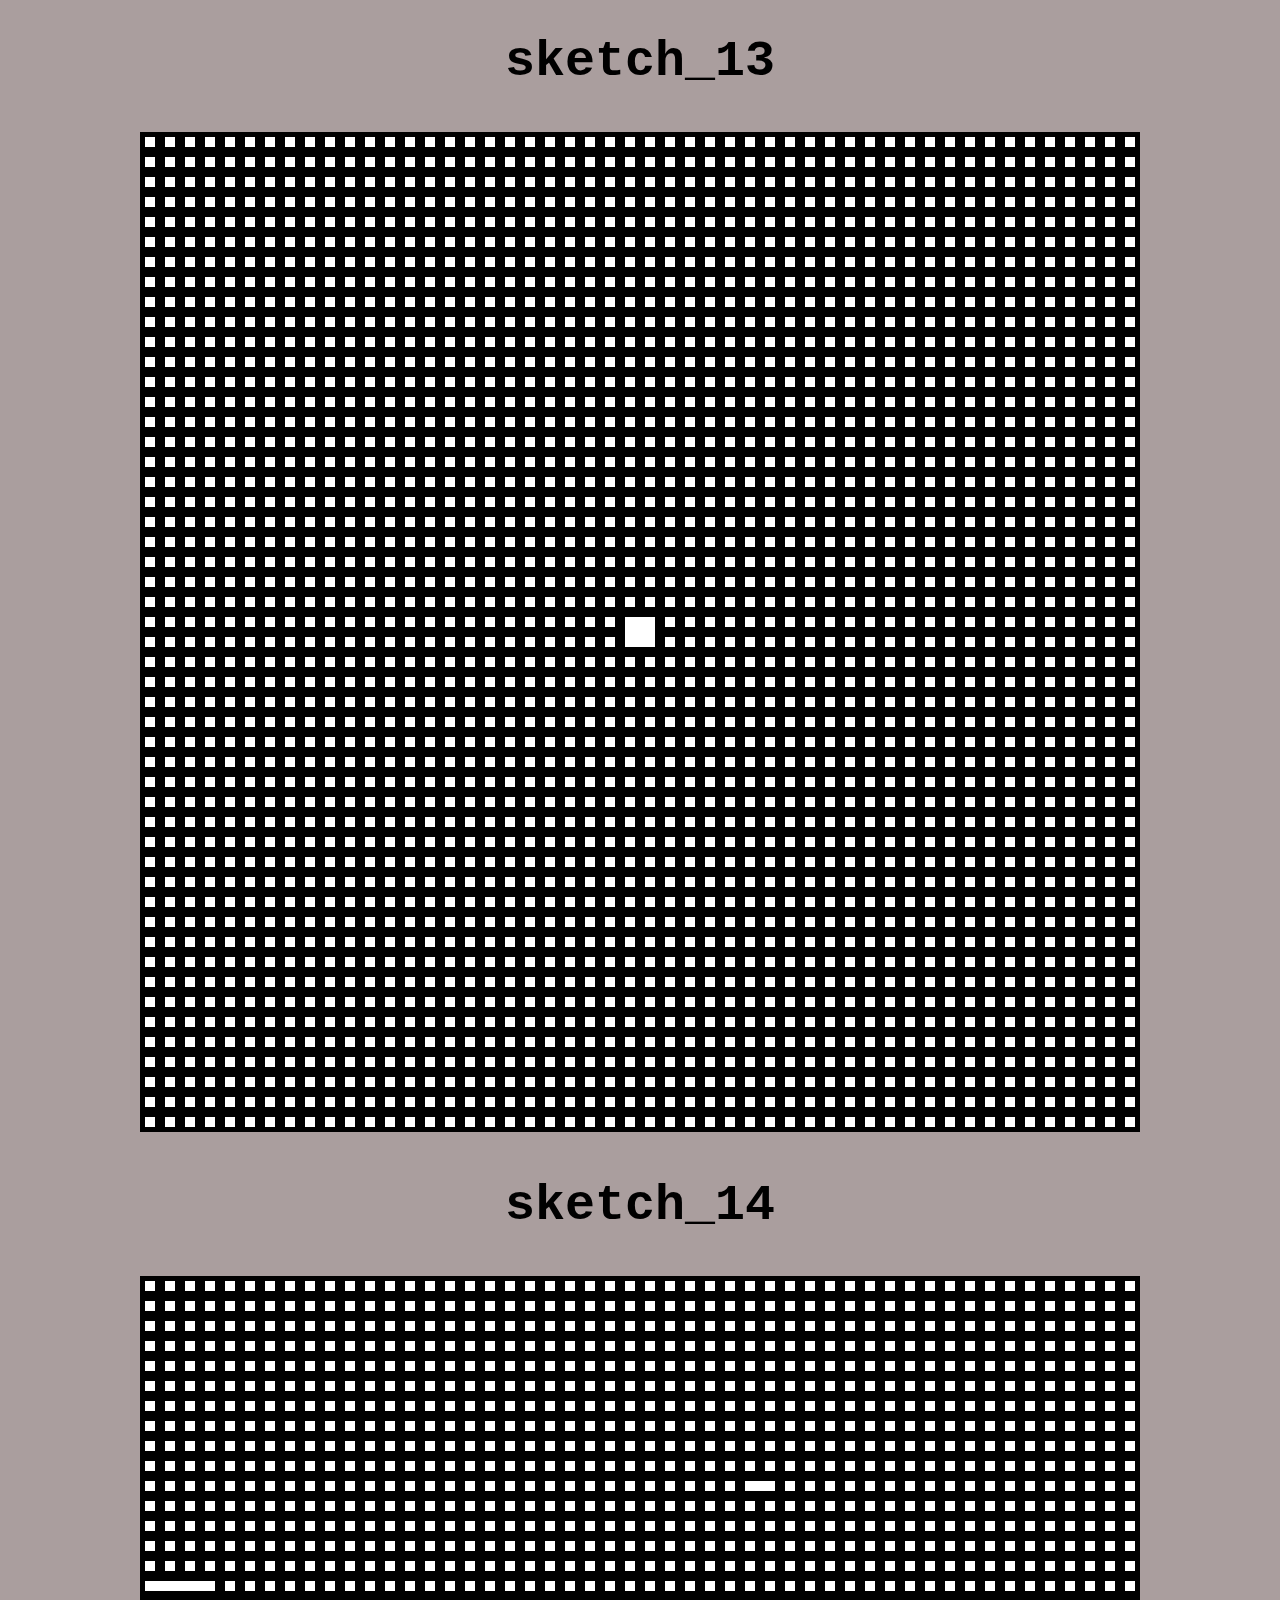
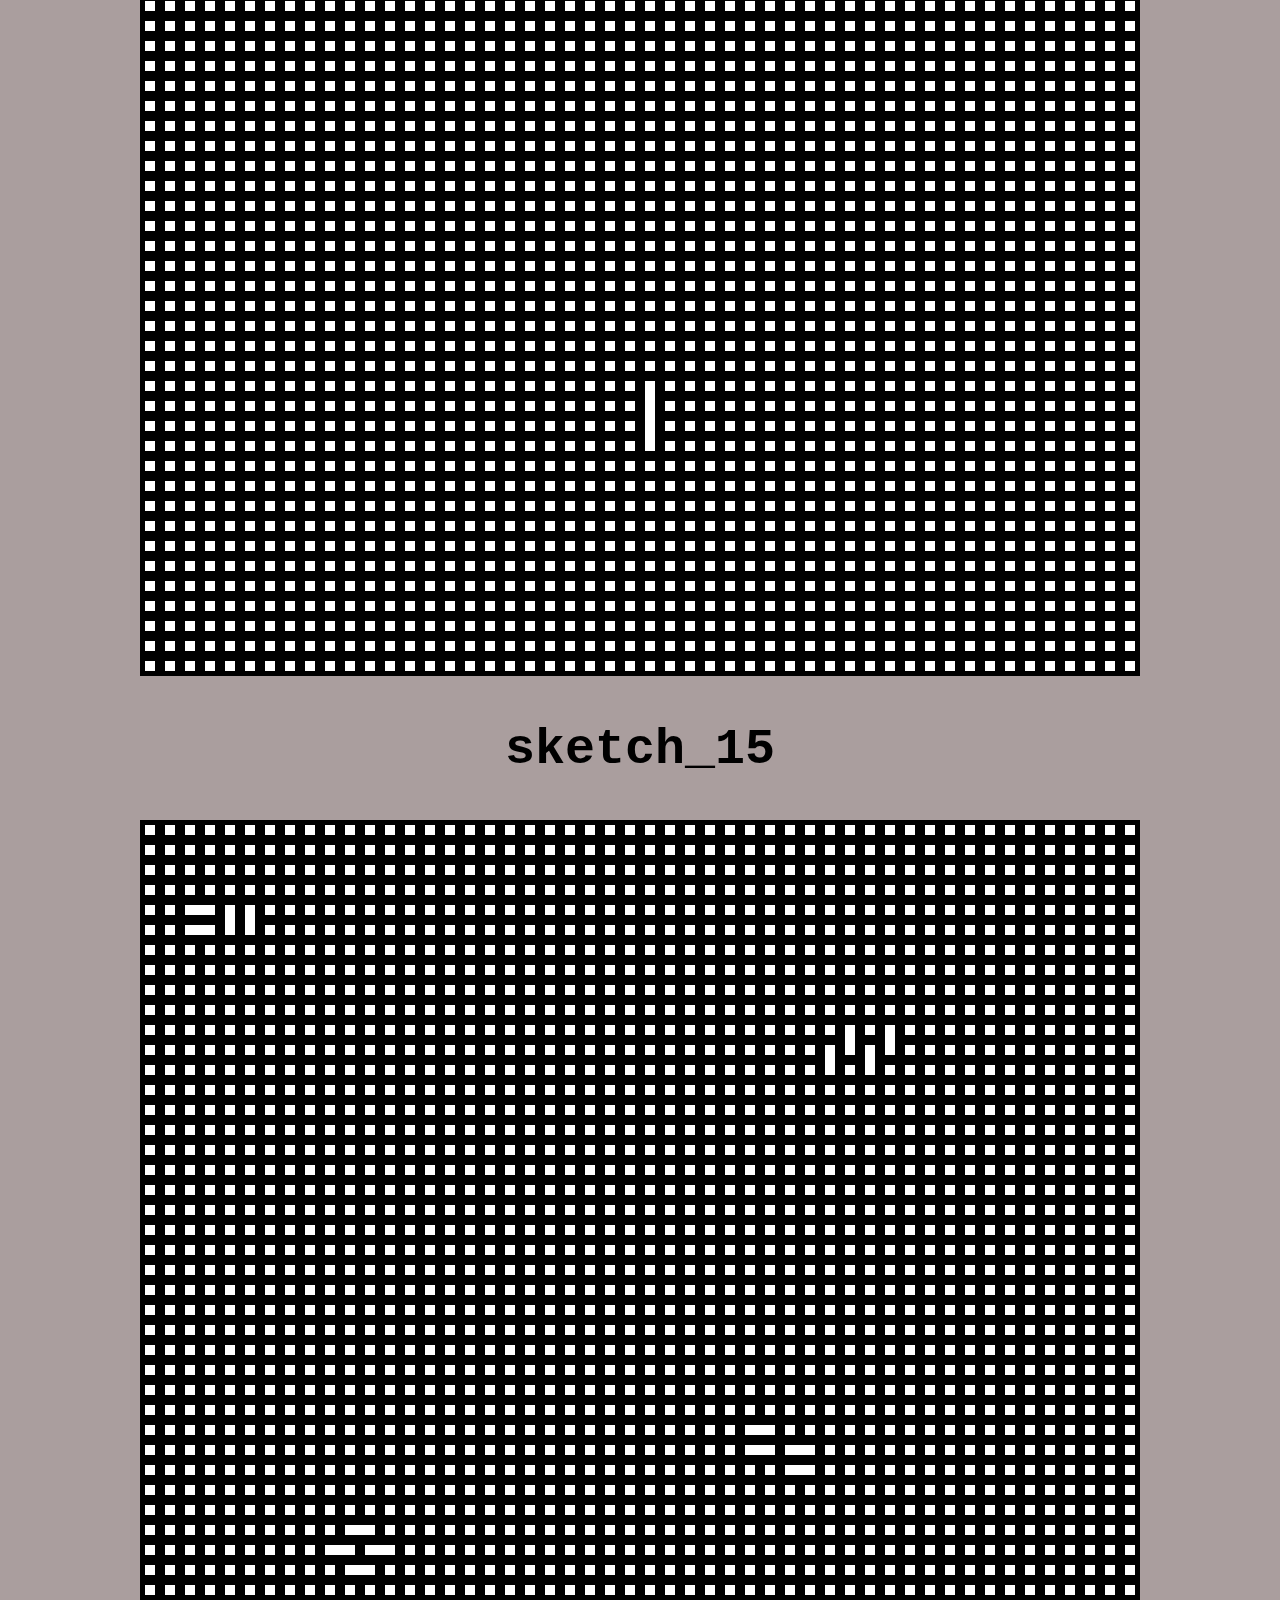
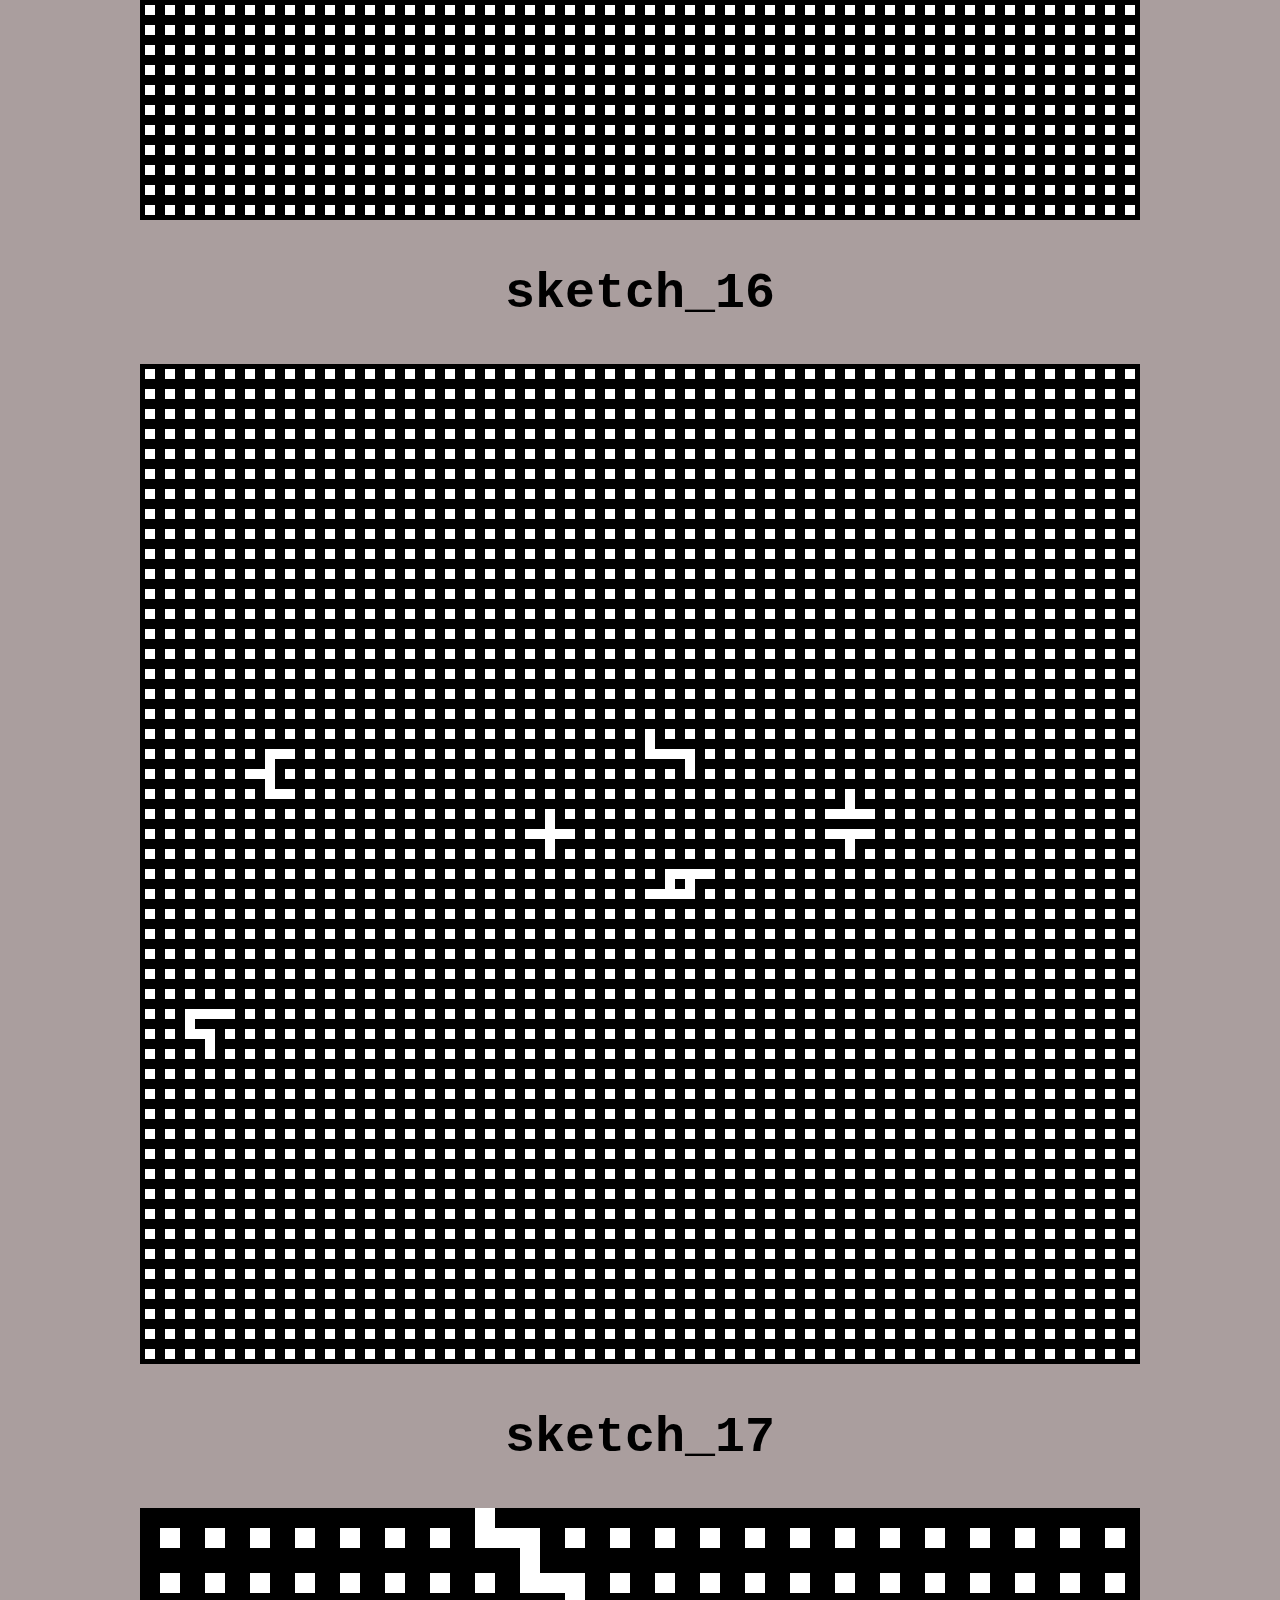
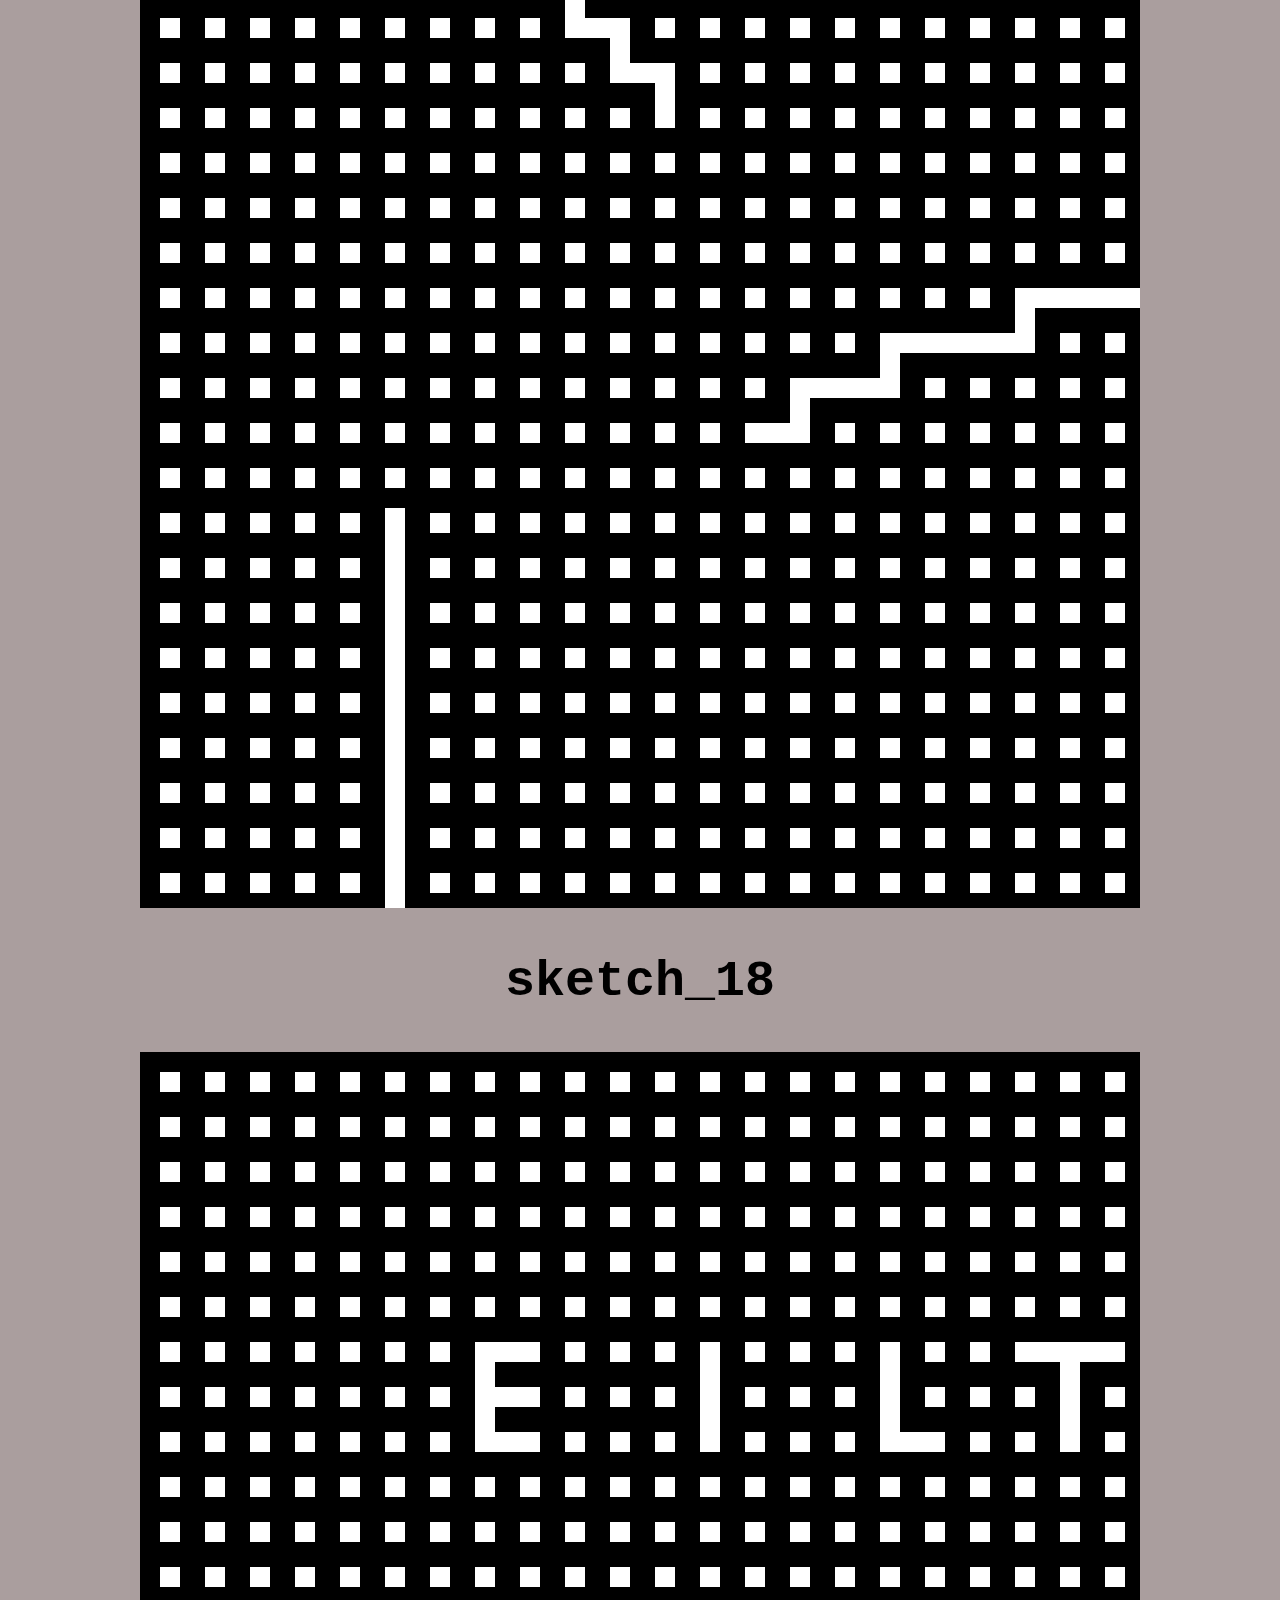
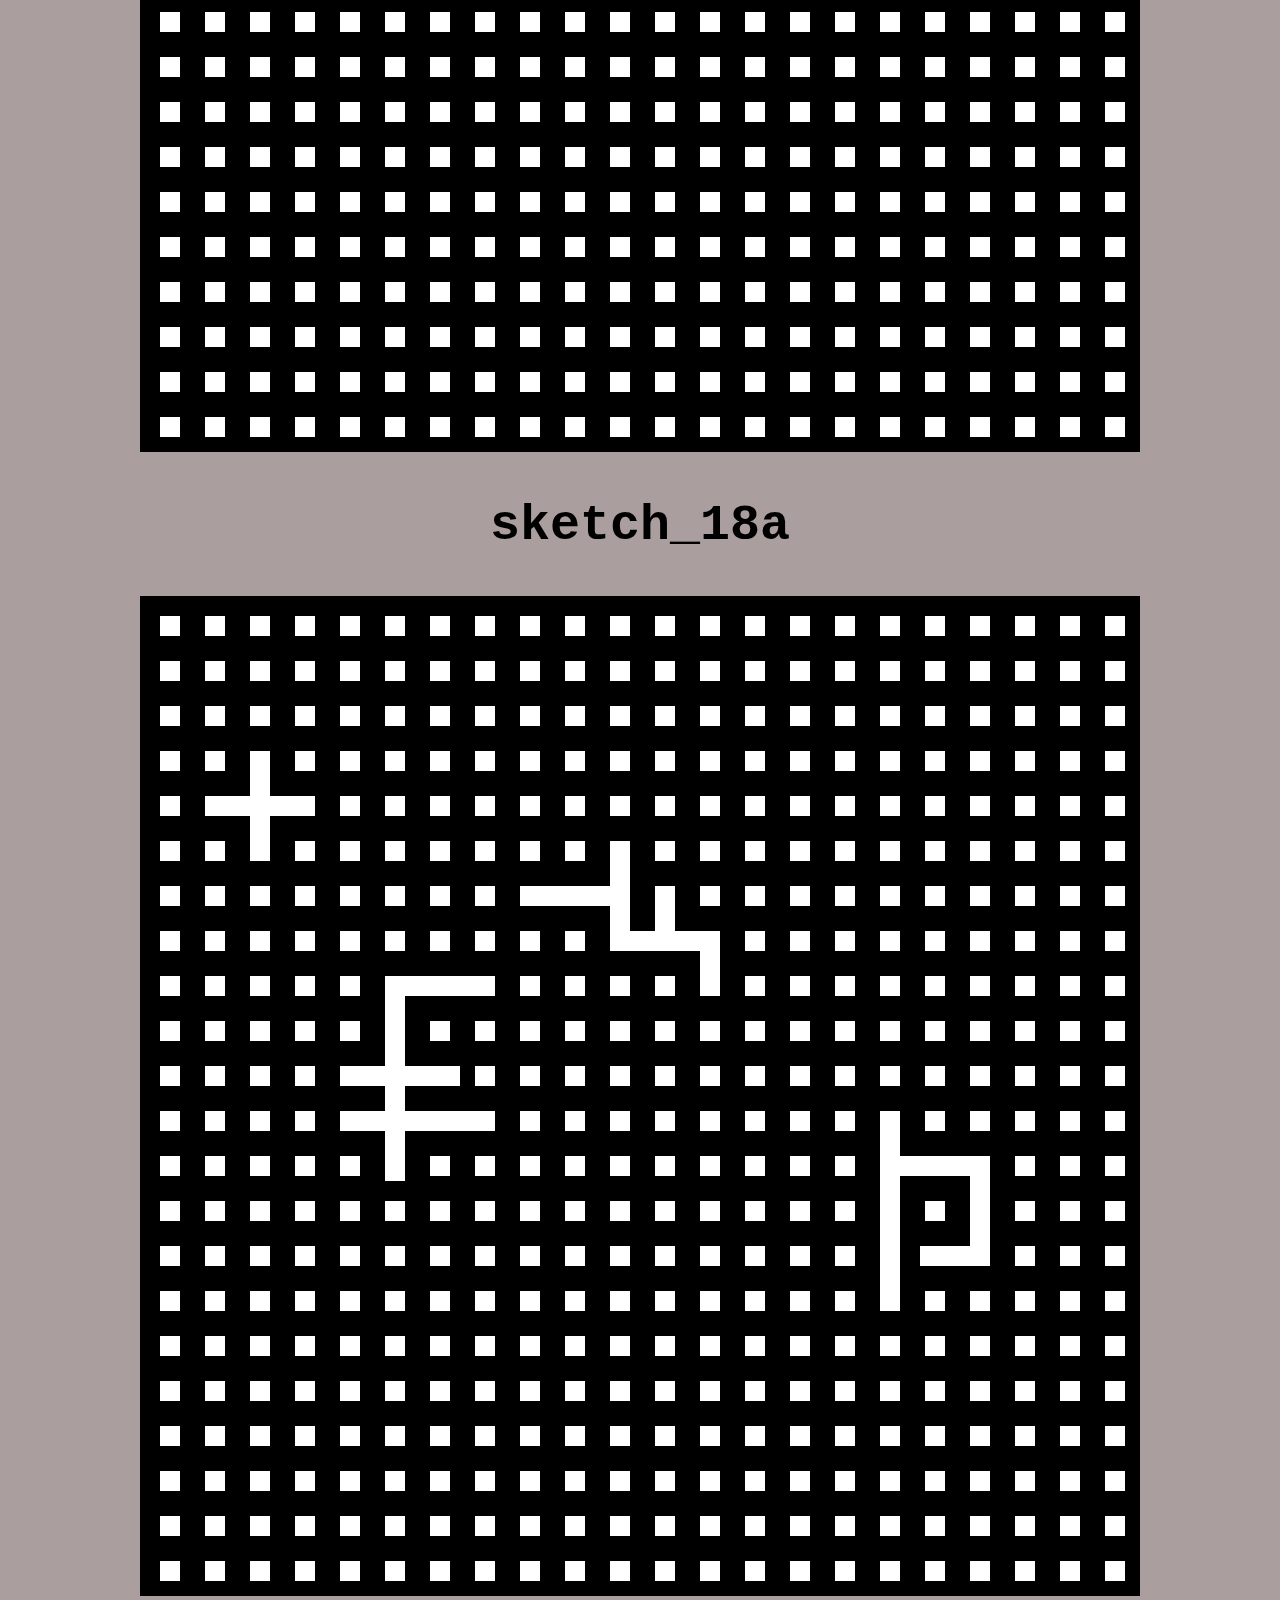
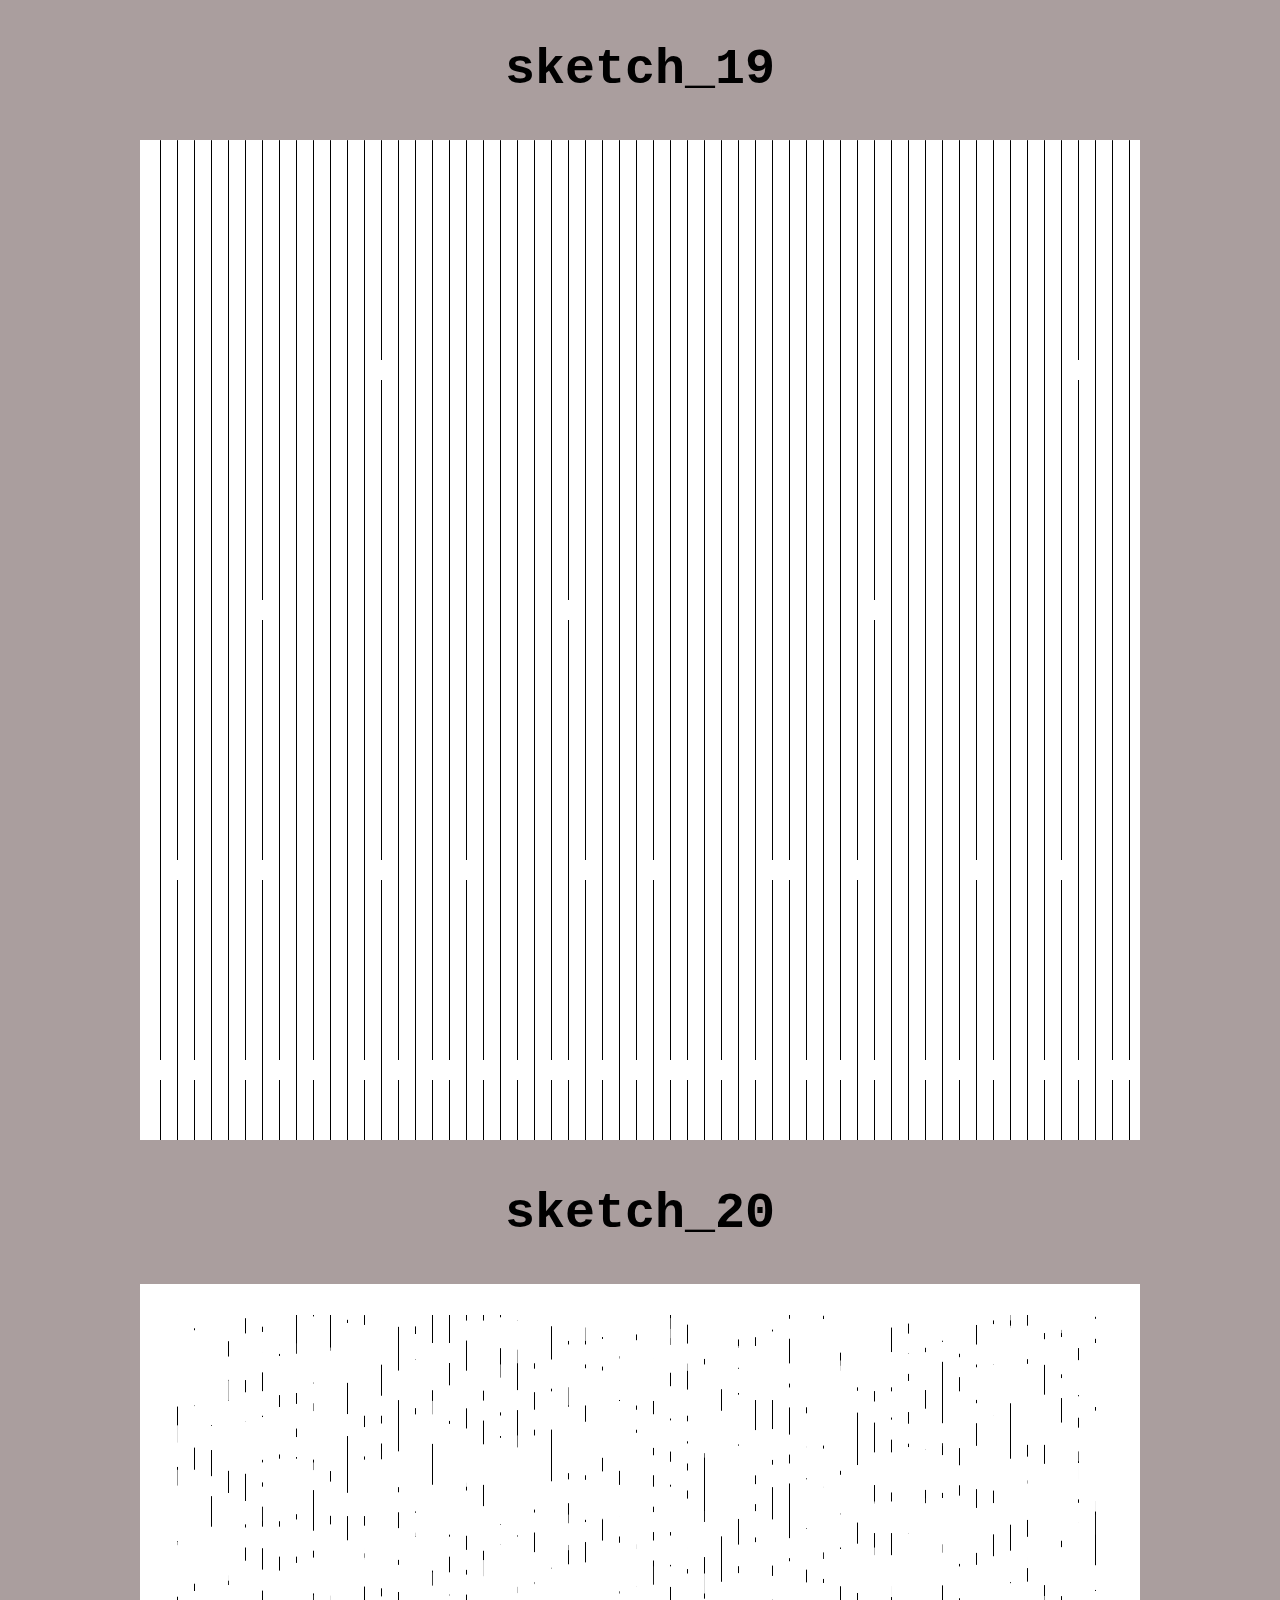
==== commit 2410d4f1: "updating css and index" ====
--- a/index.html
+++ b/index.html
@@ -14,7 +14,7 @@
     <p>In this project I will be making my way through the Armin Hofmann Graphic Design Manual in
       an attempt to ground myself in the fundamentals of design theory. <br>
       It is my hope that working through this book I will begin to internalise the swiss style of design. <br>
-      Throughout this project I will be limiting byslef to using only the Processing software. Teaching myself to create graphics whilst at the same time as expanding on my coding knowledge.<br>
+      Throughout this project I will be limiting myself to using only the Processing software. Teaching myself to create graphics whilst at the same time as expanding on my coding knowledge.<br>
 
       By the end of this project I hope to have an interesting body of work for display.
 
@@ -183,7 +183,7 @@
 <h2>sketch_22a</h2>
 <img src="assets/images/image_22a.png">
 
-<h1>sketch_22a-k</h1>
+<h2>sketch_22a-k</h2>
     <p>Again here I added a random function to the y axis of the black rect blocks to allow for
       a random placement of the blocks in the sketch</p>
 
@@ -207,11 +207,33 @@
 
     
 
-<h1>sketch_24</h1>
+<h2>sketch_24</h2>
   <img src="assets/images/image_24.png">
 
 
-
+    <p>
+      It's at around this point that I'm starting to try to work with classes. I want to try and have some
+      flexability in my code so that i can start taking these examples and adding randomness to them and taking them just beyond the basic example given within the book.
+
+      </p>
+
+  
+
+  <h2>sketch_25</h2>
+  <img src="assets/images/image_25.png">
+
+
+  
+
+  
+  <h2>sketch_26</h2>
+  <img src="assets/images/image_26.png">
+
+
+  
   
   </body>
   
+
+
+  </html>
--- a/css/style.css
+++ b/css/style.css
@@ -4,4 +4,20 @@
 body{
     text-align: center;
     background-color: rgb(170, 158, 158);
+    font-family: monospace;
+    font-palette: light
 }
+
+
+h1{
+    font-size: 70px;
+}
+h2{
+    font-size: 50px;
+}
+
+p{
+    
+    font-size: 24px;
+    
+}
